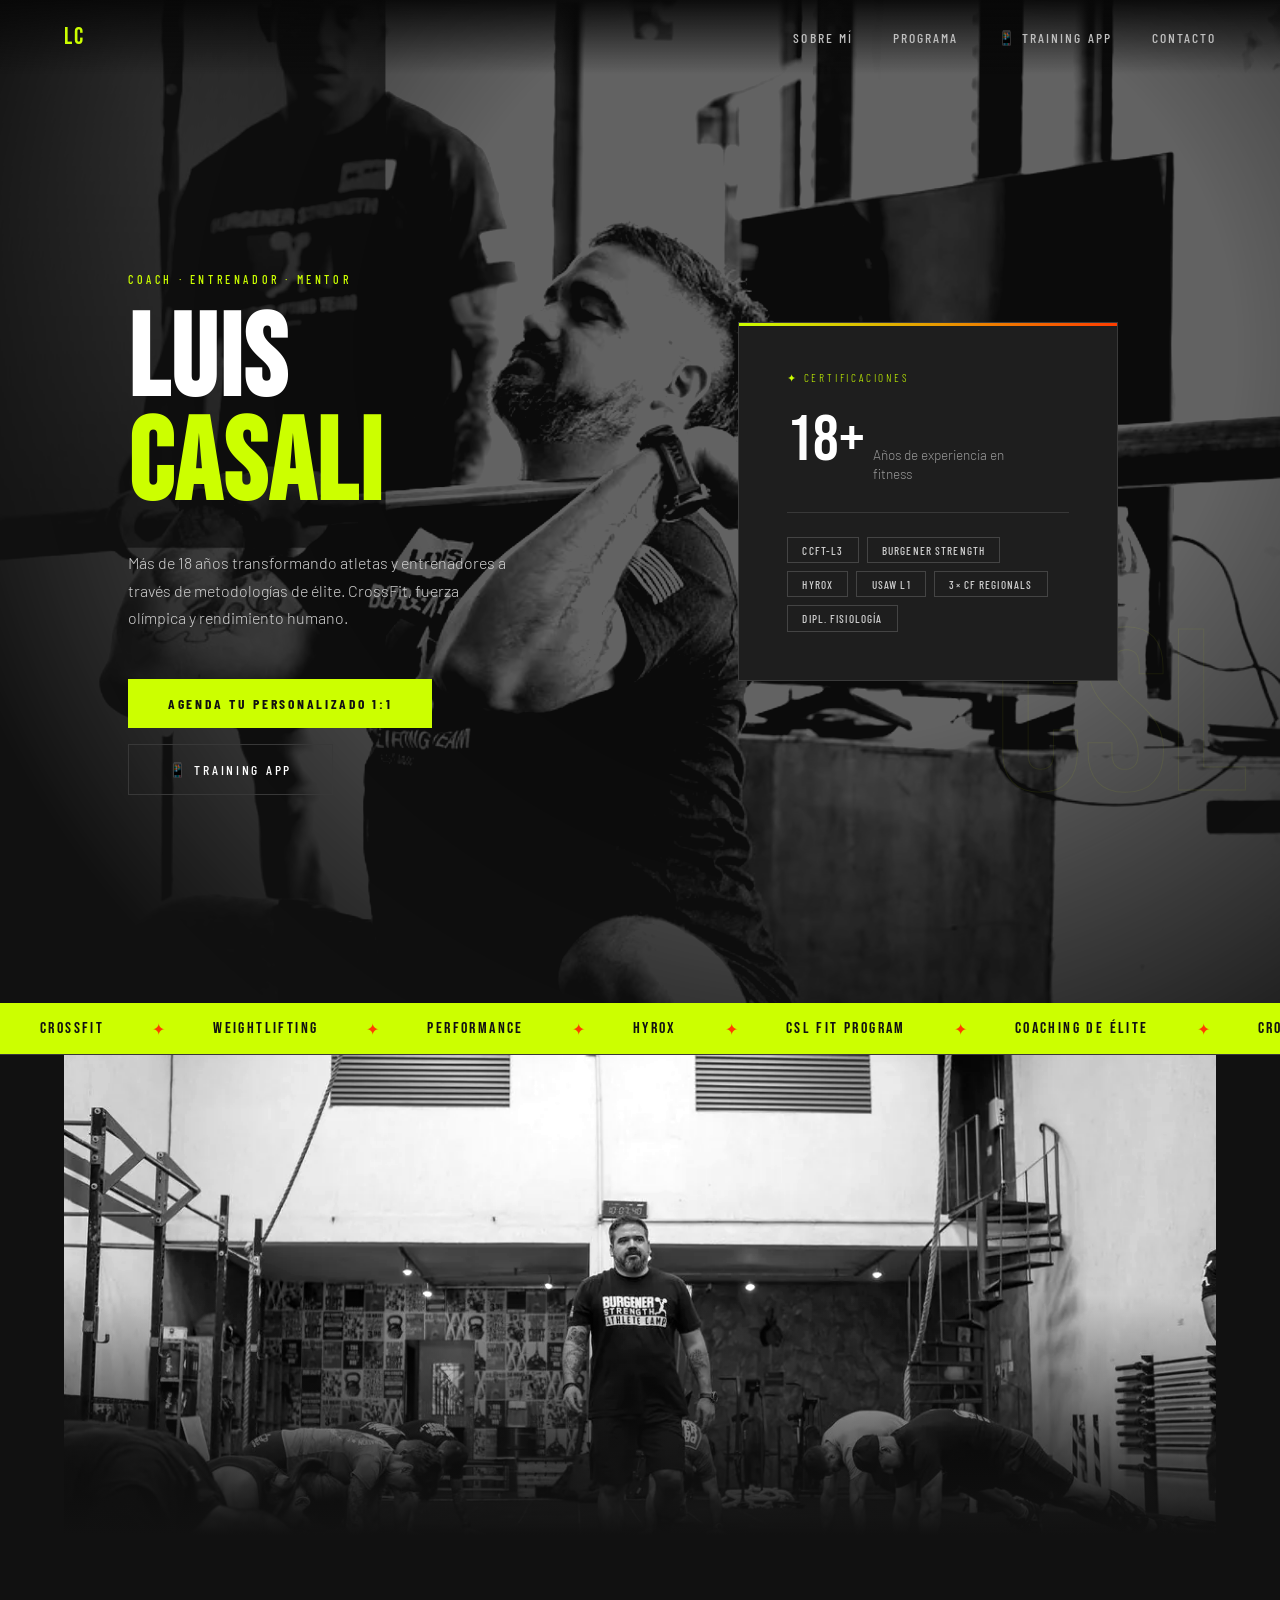
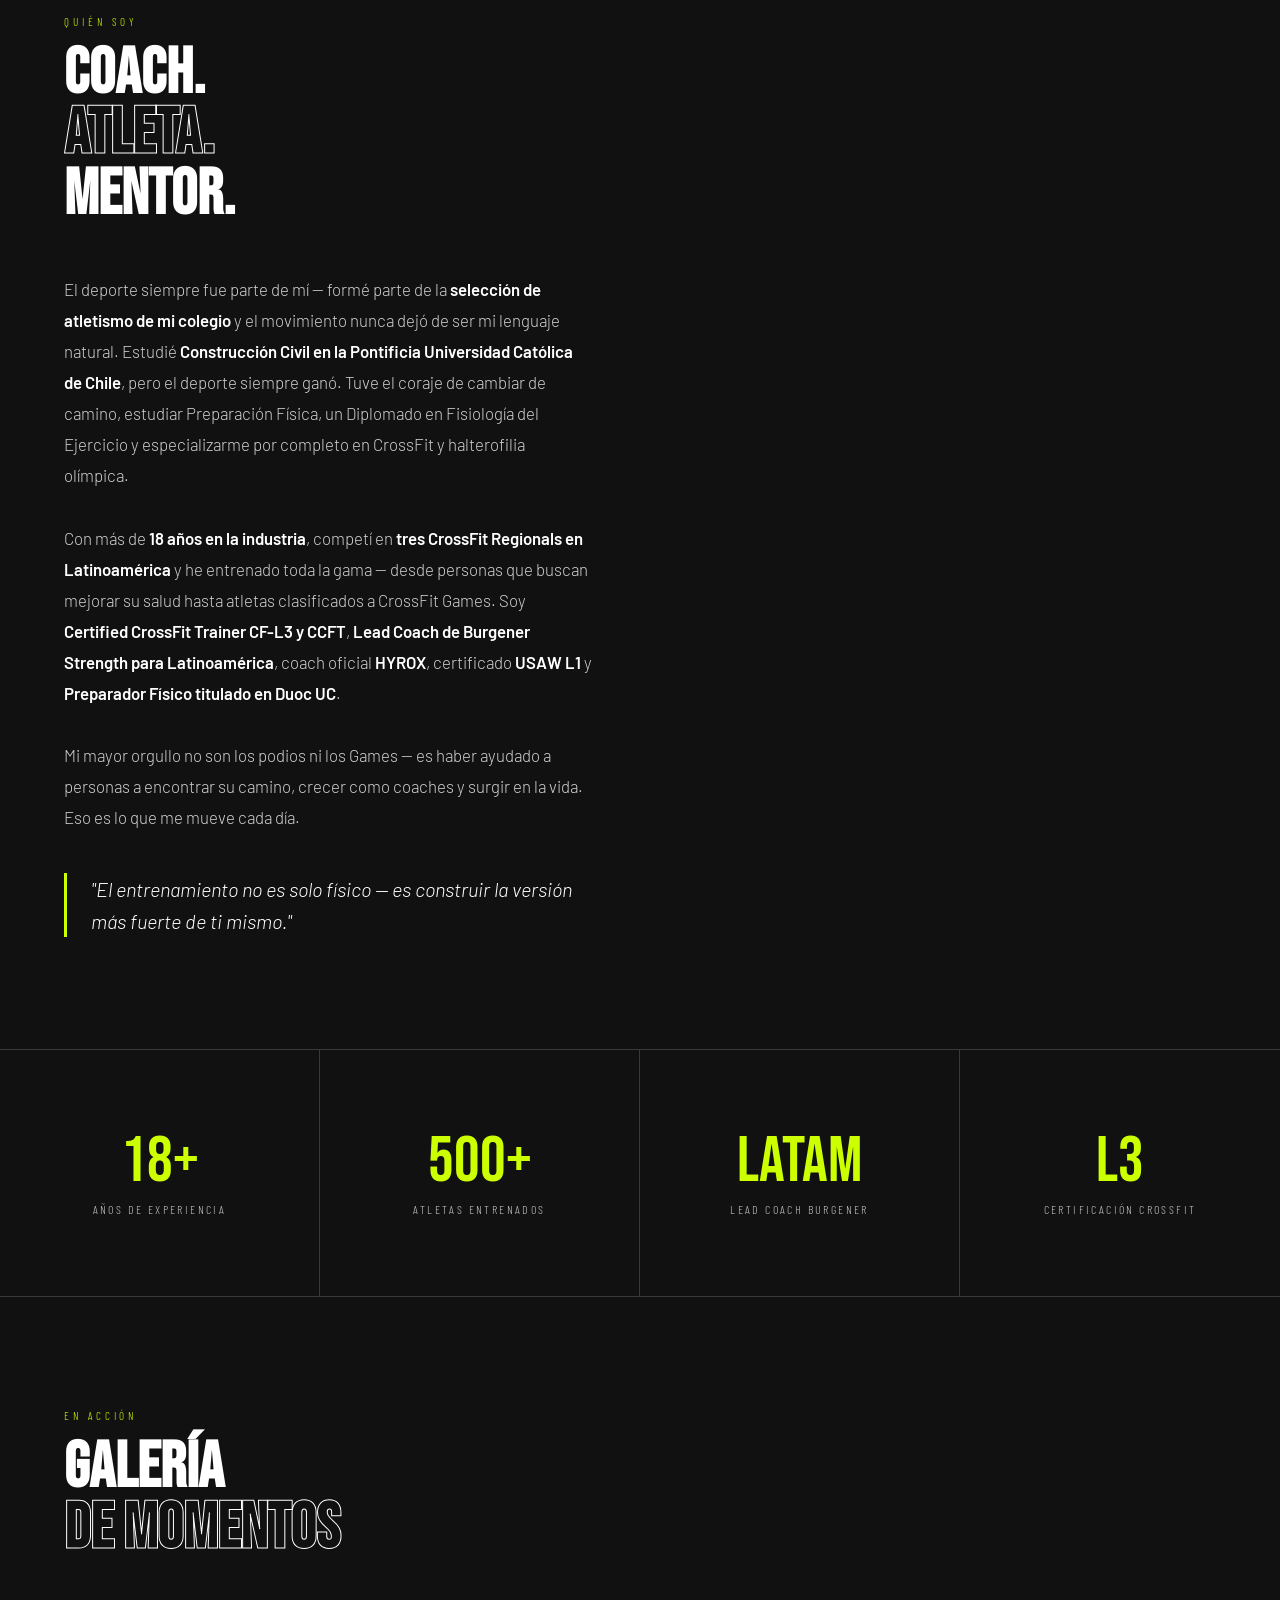
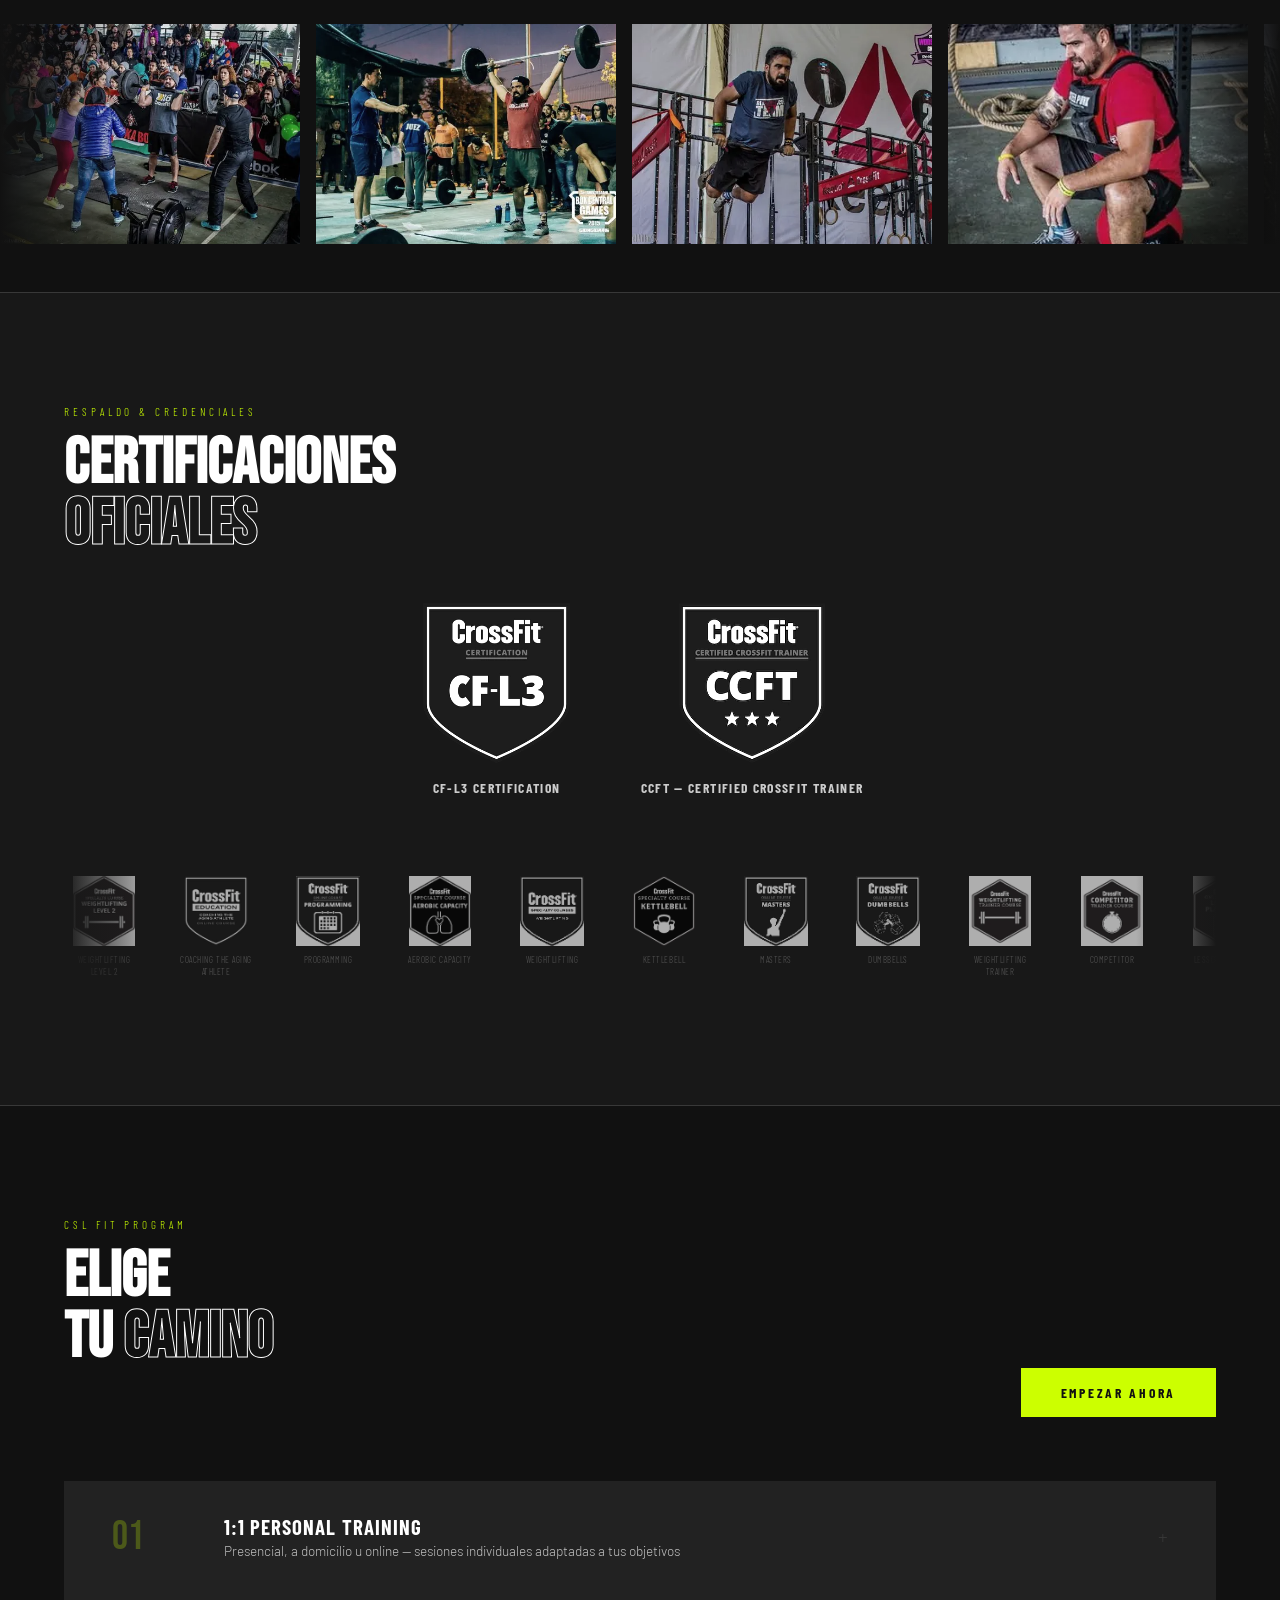
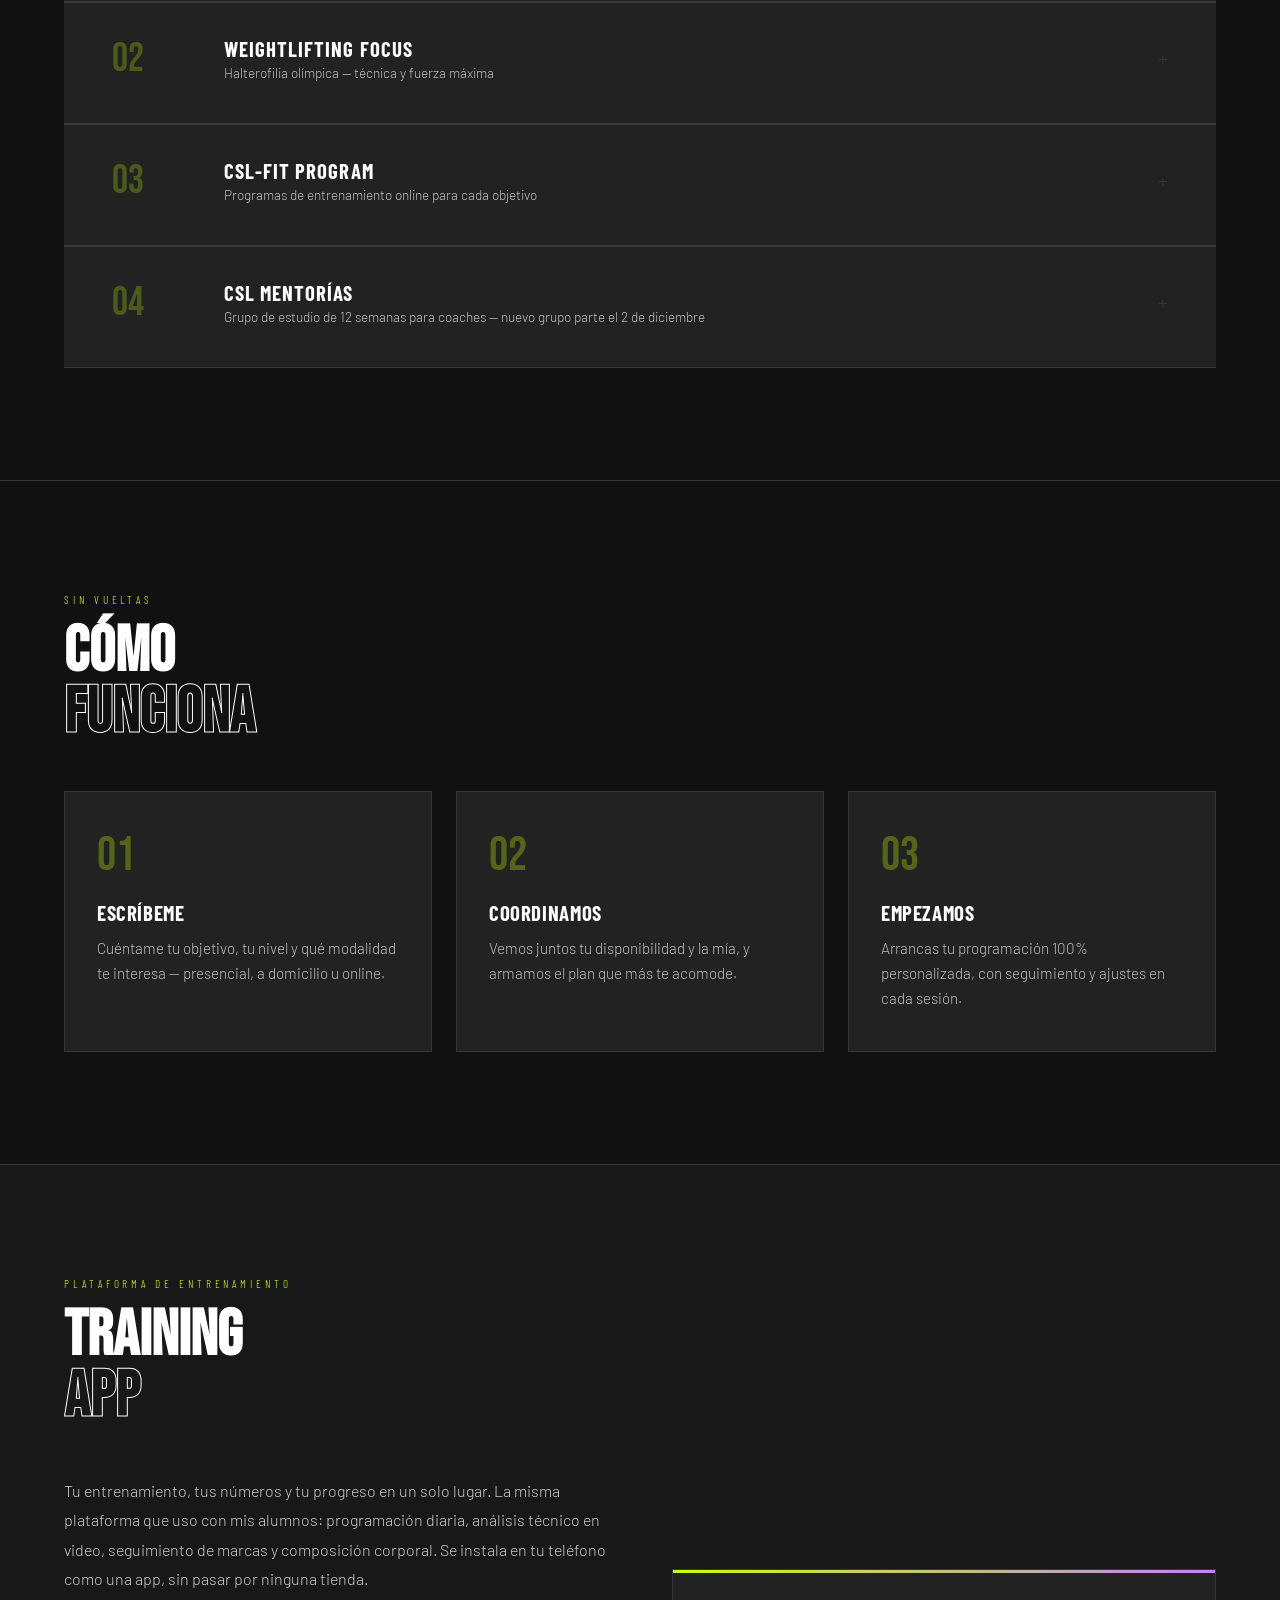
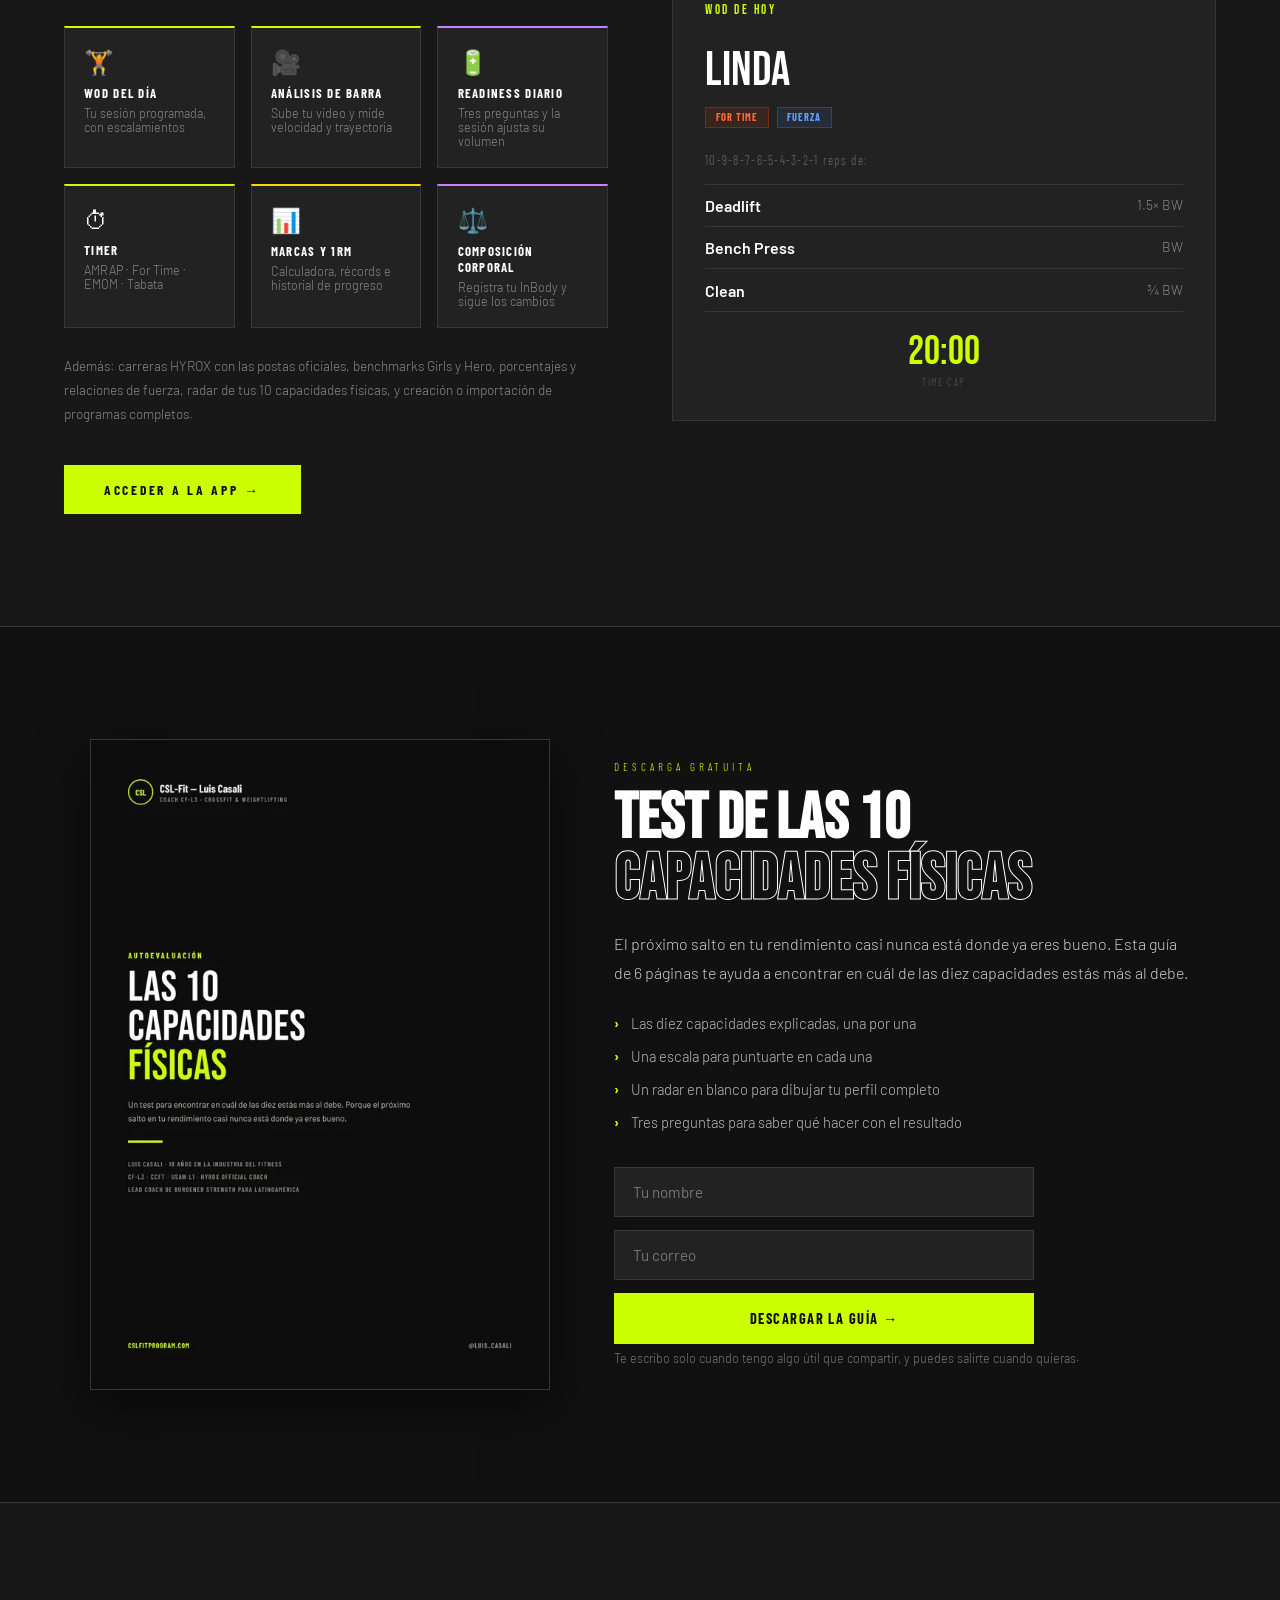
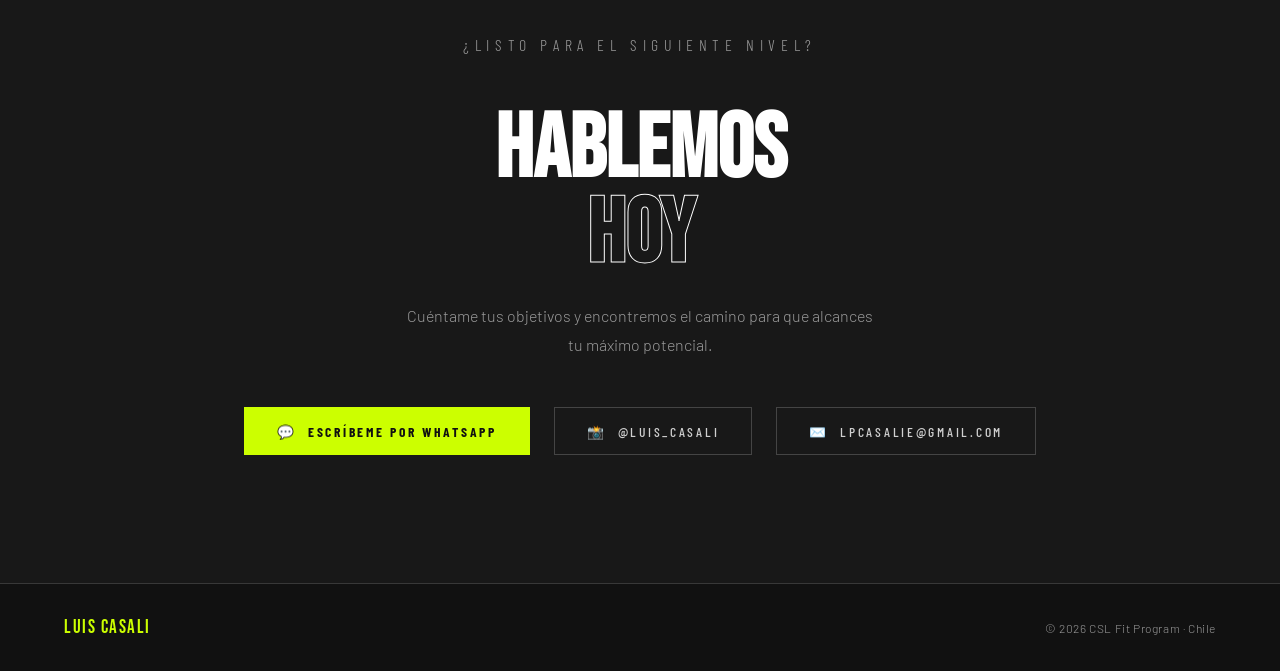
==== index.html @ 7359c015 "Back the study group with the CrossFit specialty certifications The section leaned on the Burgener c" ====
<!DOCTYPE html>
<html lang="es">
<head>
  <meta charset="UTF-8" />
  <meta name="viewport" content="width=device-width, initial-scale=1.0" />
  <title>Luis Casali — CSL Fit Program</title>
  <meta name="description" content="Luis Casali, Head Coach de CSL Fit Program: más de 18 años formando atletas y entrenadores de élite en CrossFit, Weightlifting y HYROX. CF-L3, CCFT, USAW L1, HYROX Official Coach." />
  <meta name="theme-color" content="#111111" />

  <!-- Google tag (gtag.js) -->
  <script async src="https://www.googletagmanager.com/gtag/js?id=G-JZTSQQKQC2"></script>
  <script>
    window.dataLayer = window.dataLayer || [];
    function gtag(){dataLayer.push(arguments);}
    gtag('js', new Date());
    gtag('config', 'G-JZTSQQKQC2');
  </script>

  <!-- Meta Pixel Code -->
  <script>
    !function(f,b,e,v,n,t,s)
    {if(f.fbq)return;n=f.fbq=function(){n.callMethod?
    n.callMethod.apply(n,arguments):n.queue.push(arguments)};
    if(!f._fbq)f._fbq=n;n.push=n;n.loaded=!0;n.version='2.0';
    n.queue=[];t=b.createElement(e);t.async=!0;
    t.src=v;s=b.getElementsByTagName(e)[0];
    s.parentNode.insertBefore(t,s)}(window, document,'script',
    'https://connect.facebook.net/en_US/fbevents.js');
    fbq('init', '984152100780445');
    fbq('track', 'PageView');
  </script>

  <link rel="canonical" href="https://cslfitprogram.com/" />

  <meta property="og:type" content="website" />
  <meta property="og:site_name" content="CSL Fit Program" />
  <meta property="og:title" content="Luis Casali — CSL Fit Program" />
  <meta property="og:description" content="Más de 18 años transformando atletas y entrenadores a través de metodologías de élite. CrossFit, fuerza olímpica y rendimiento humano." />
  <meta property="og:url" content="https://cslfitprogram.com/" />
  <meta property="og:image" content="https://cslfitprogram.com/assets/og-image.jpg" />
  <meta property="og:image:width" content="1200" />
  <meta property="og:image:height" content="630" />
  <meta property="og:locale" content="es_CL" />

  <meta name="twitter:card" content="summary_large_image" />
  <meta name="twitter:title" content="Luis Casali — CSL Fit Program" />
  <meta name="twitter:description" content="Más de 18 años transformando atletas y entrenadores a través de metodologías de élite. CrossFit, fuerza olímpica y rendimiento humano." />
  <meta name="twitter:image" content="https://cslfitprogram.com/assets/og-image.jpg" />

  <link rel="icon" type="image/x-icon" href="assets/favicon.ico" />
  <link rel="icon" type="image/png" sizes="32x32" href="assets/favicon-32.png" />
  <link rel="icon" type="image/png" sizes="16x16" href="assets/favicon-16.png" />
  <link rel="apple-touch-icon" sizes="180x180" href="assets/apple-touch-icon.png" />

  <link href="https://fonts.googleapis.com/css2?family=Bebas+Neue&family=Barlow:ital,wght@0,300;0,400;0,600;1,300&family=Barlow+Condensed:wght@500;700&display=swap" rel="stylesheet" />

  <script type="application/ld+json">
  {
    "@context": "https://schema.org",
    "@graph": [
      {
        "@type": "WebSite",
        "@id": "https://cslfitprogram.com/#website",
        "url": "https://cslfitprogram.com/",
        "name": "CSL Fit Program",
        "inLanguage": "es-CL"
      },
      {
        "@type": "Person",
        "@id": "https://cslfitprogram.com/#luis-casali",
        "name": "Luis Casali",
        "url": "https://cslfitprogram.com/",
        "jobTitle": "Coach de CrossFit y Halterofilia Olímpica",
        "image": "https://cslfitprogram.com/assets/images/about-photo.webp",
        "sameAs": ["https://instagram.com/Luis_casali"],
        "knowsAbout": ["CrossFit", "Halterofilia Olímpica", "HYROX", "Preparación Física"],
        "hasCredential": [
          { "@type": "EducationalOccupationalCredential", "credentialCategory": "certification", "name": "CrossFit Level 3 Trainer (CF-L3)" },
          { "@type": "EducationalOccupationalCredential", "credentialCategory": "certification", "name": "Certified CrossFit Trainer (CCFT)" },
          { "@type": "EducationalOccupationalCredential", "credentialCategory": "certification", "name": "USA Weightlifting Level 1 (USAW L1)" },
          { "@type": "EducationalOccupationalCredential", "credentialCategory": "certification", "name": "HYROX Official Coach" },
          { "@type": "EducationalOccupationalCredential", "credentialCategory": "certification", "name": "Preparador Físico, Duoc UC" }
        ]
      },
      {
        "@type": "Service",
        "name": "1:1 Personal Training Presencial",
        "serviceType": "Personal Training",
        "provider": { "@id": "https://cslfitprogram.com/#luis-casali" },
        "areaServed": "CL",
        "offers": {
          "@type": "Offer",
          "price": "60",
          "priceCurrency": "USD",
          "url": "https://cslfitprogram.com/#program"
        }
      },
      {
        "@type": "Service",
        "name": "1:1 Personal Training Online",
        "serviceType": "Personal Training",
        "provider": { "@id": "https://cslfitprogram.com/#luis-casali" },
        "areaServed": { "@type": "Place", "name": "Worldwide" },
        "offers": {
          "@type": "Offer",
          "price": "40",
          "priceCurrency": "USD",
          "url": "https://cslfitprogram.com/#program"
        }
      }
    ]
  }
  </script>

  <style>
    *, *::before, *::after { box-sizing: border-box; margin: 0; padding: 0; }

    :root {
      --black: #111111;
      --dark: #181818;
      --card: #222222;
      --border: #383838;
      --accent: #CCFF00;
      --accent2: #FF3D00;
      --text: #FFFFFF;
      --muted: #999999;
      --font-display: 'Bebas Neue', sans-serif;
      --font-condensed: 'Barlow Condensed', sans-serif;
      --font-body: 'Barlow', sans-serif;
    }

    html { scroll-behavior: smooth; background: #111111; }

    body {
      background: #111111 !important;
      color: #FFFFFF;
      font-family: var(--font-body);
      font-weight: 300;
      overflow-x: hidden;
      cursor: default;
    }

    /* noise removed */

    /* ── NAV ── */
    nav {
      position: fixed;
      top: 0; left: 0; right: 0;
      z-index: 100;
      display: flex;
      justify-content: space-between;
      align-items: center;
      padding: 1.4rem 4rem;
      background: linear-gradient(to bottom, rgba(8,8,8,0.95) 0%, transparent 100%);
    }

    .nav-logo {
      font-family: var(--font-display);
      font-size: 1.5rem;
      letter-spacing: 0.08em;
      color: var(--accent);
    }

    .nav-links {
      display: flex;
      gap: 2.5rem;
      list-style: none;
    }

    .nav-links a {
      font-family: var(--font-condensed);
      font-size: 0.85rem;
      font-weight: 500;
      letter-spacing: 0.15em;
      text-transform: uppercase;
      color: #C0C0C0;
      text-decoration: none;
      transition: color 0.2s;
    }

    .nav-links a:hover { color: var(--accent); }

    /* ── HERO ── */
    #hero {
      min-height: 100vh;
      display: grid;
      grid-template-columns: 1fr 1fr;
      position: relative;
      overflow: hidden;
      background: #111111;
    }

    #hero::before {
      content: '';
      position: absolute;
      inset: 0;
      background-image: url("assets/images/hero-bg.webp");
      background-size: cover;
      background-position: center 20%;
      opacity: 0.38;
      mix-blend-mode: luminosity;
      filter: contrast(1.4) brightness(0.9);
      z-index: 0;
      mask-image: radial-gradient(ellipse 90% 110% at 65% 35%, black 35%, transparent 80%);
      -webkit-mask-image: radial-gradient(ellipse 90% 110% at 65% 35%, black 35%, transparent 80%);
    }

    .hero-left { position: relative; z-index: 1; }

    .hero-left {
      display: flex;
      flex-direction: column;
      justify-content: flex-end;
      padding: 10rem 4rem 6rem;
      position: relative;
      z-index: 2;
    }

    .hero-tag {
      font-family: var(--font-condensed);
      font-size: 0.75rem;
      font-weight: 500;
      letter-spacing: 0.3em;
      text-transform: uppercase;
      color: var(--accent);
      margin-bottom: 1.5rem;
      opacity: 0;
      animation: fadeUp 0.8s 0.2s forwards;
    }

    .hero-title {
      font-family: var(--font-display);
      font-size: clamp(5rem, 9vw, 9rem);
      line-height: 0.9;
      letter-spacing: 0.02em;
      text-transform: uppercase;
      color: #FFFFFF;
      opacity: 0;
      animation: fadeUp 0.8s 0.4s forwards;
    }

    .hero-title span {
      display: block;
      color: var(--accent);
      -webkit-text-stroke: 0px;
    }

    .hero-subtitle {
      margin-top: 2rem;
      font-size: 1rem;
      font-weight: 300;
      line-height: 1.7;
      color: #D0D0D0;
      max-width: 380px;
      opacity: 0;
      animation: fadeUp 0.8s 0.6s forwards;
    }

    .hero-ctas {
      margin-top: 3rem;
      display: flex;
      flex-wrap: wrap;
      gap: 1rem;
      opacity: 0;
      animation: fadeUp 0.8s 0.8s forwards;
    }

    .btn-primary {
      background: var(--accent);
      color: var(--black);
      font-family: var(--font-condensed);
      font-weight: 700;
      font-size: 0.85rem;
      letter-spacing: 0.2em;
      text-transform: uppercase;
      padding: 1rem 2.5rem;
      text-decoration: none;
      white-space: nowrap;
      transition: background 0.2s, transform 0.15s;
    }

    .btn-primary:hover { background: #fff; transform: translateY(-2px); }

    .btn-ghost {
      border: 1px solid var(--border);
      color: var(--text);
      font-family: var(--font-condensed);
      font-weight: 500;
      font-size: 0.85rem;
      letter-spacing: 0.2em;
      text-transform: uppercase;
      padding: 1rem 2.5rem;
      text-decoration: none;
      white-space: nowrap;
      transition: border-color 0.2s, color 0.2s, transform 0.15s;
    }

    .btn-ghost:hover { border-color: var(--accent); color: var(--accent); transform: translateY(-2px); }

    .hero-right {
      position: relative;
      display: flex;
      align-items: center;
      justify-content: center;
    }

    .hero-bg-text {
      position: absolute;
      font-family: var(--font-display);
      font-size: clamp(10rem, 18vw, 18rem);
      color: transparent;
      -webkit-text-stroke: 1px rgba(232,255,0,0.07);
      text-transform: uppercase;
      white-space: nowrap;
      user-select: none;
      right: -2rem;
      bottom: 2rem;
      animation: fadeIn 1.2s 0.3s both;
    }

    .hero-card {
      background: #1E1E1E;
      border: 1px solid #3A3A3A;
      padding: 3rem;
      width: 380px;
      position: relative;
      opacity: 0;
      animation: fadeUp 0.9s 0.5s forwards;
    }

    .hero-card::before {
      content: '';
      position: absolute;
      top: 0; left: 0; right: 0;
      height: 3px;
      background: linear-gradient(90deg, var(--accent), var(--accent2));
    }

    .card-cert {
      font-family: var(--font-condensed);
      font-size: 0.7rem;
      letter-spacing: 0.25em;
      text-transform: uppercase;
      color: var(--accent);
      margin-bottom: 1.5rem;
    }

    .card-stat {
      display: flex;
      align-items: baseline;
      gap: 0.5rem;
      margin-bottom: 1.8rem;
    }

    .card-stat-number {
      font-family: var(--font-display);
      font-size: 4rem;
      line-height: 1;
      color: var(--text);
    }

    .card-stat-label {
      font-size: 0.85rem;
      color: var(--muted);
      line-height: 1.4;
      max-width: 160px;
    }

    .card-divider {
      height: 1px;
      background: var(--border);
      margin: 1.5rem 0;
    }

    .card-badges {
      display: flex;
      flex-wrap: wrap;
      gap: 0.5rem;
    }

    .badge {
      font-family: var(--font-condensed);
      font-size: 0.7rem;
      letter-spacing: 0.1em;
      text-transform: uppercase;
      font-weight: 500;
      padding: 0.35rem 0.9rem;
      border: 1px solid #444;
      color: #D0D0D0;
    }

    /* ── TICKER ── */
    .ticker-wrap {
      background: var(--accent);
      padding: 0.9rem 0;
      overflow: hidden;
      white-space: nowrap;
    }

    .ticker {
      display: inline-flex;
      animation: ticker 20s linear infinite;
    }

    .ticker-item {
      font-family: var(--font-display);
      font-size: 1rem;
      letter-spacing: 0.15em;
      text-transform: uppercase;
      color: var(--black);
      padding: 0 2.5rem;
    }

    .ticker-dot {
      color: var(--accent2);
      padding: 0 0.5rem;
    }

    /* ── SECTIONS SHARED ── */
    section {
      padding: 7rem 4rem;
    }

    .section-label {
      font-family: var(--font-condensed);
      font-size: 0.7rem;
      letter-spacing: 0.35em;
      text-transform: uppercase;
      color: var(--accent);
      margin-bottom: 1rem;
    }

    .section-title {
      font-family: var(--font-display);
      font-size: clamp(3rem, 5vw, 5.5rem);
      line-height: 0.95;
      text-transform: uppercase;
      color: var(--text);
      margin-bottom: 3rem;
    }

    .section-title em {
      font-style: normal;
      -webkit-text-stroke: 1px var(--text);
      color: transparent;
    }

    /* ── ABOUT PHOTO ── */
    .about-photo-wrap {
      grid-column: 1 / -1;
      width: 100%;
      height: 480px;
      overflow: hidden;
      margin-bottom: 1rem;
      position: relative;
    }

    .about-photo {
      width: 100%;
      height: 100%;
      object-fit: cover;
      object-position: center 30%;
      filter: grayscale(100%) contrast(1.1);
      display: block;
    }

    .about-photo-wrap::after {
      content: '';
      position: absolute;
      inset: 0;
      background: linear-gradient(to bottom, transparent 50%, #111111 100%);
    }

    /* ── ABOUT ── */
    #about {
      display: grid;
      grid-template-columns: 1fr 1fr;
      gap: 4rem 6rem;
      align-items: start;
      border-top: 1px solid var(--border);
      padding-top: 0;
    }

    .about-text {
      font-size: 1.05rem;
      line-height: 1.85;
      color: #D0D0D0;
    }

    .about-text strong { color: var(--text); font-weight: 600; }

    .about-highlight {
      margin-top: 2.5rem;
      border-left: 3px solid var(--accent);
      padding-left: 1.5rem;
      font-size: 1.25rem;
      font-weight: 300;
      color: var(--text);
      font-style: italic;
      line-height: 1.6;
    }

    .credentials-grid {
      display: grid;
      grid-template-columns: 1fr 1fr;
      gap: 1px;
      background: var(--border);
    }

    .cred-item {
      background: var(--card);
      padding: 1.8rem;
    }

    .cred-icon {
      font-size: 1.5rem;
      margin-bottom: 0.8rem;
    }

    .cred-title {
      font-family: var(--font-condensed);
      font-size: 0.8rem;
      font-weight: 700;
      letter-spacing: 0.1em;
      text-transform: uppercase;
      color: var(--text);
      margin-bottom: 0.3rem;
    }

    .cred-desc {
      font-size: 0.8rem;
      color: #C0C0C0;
      line-height: 1.5;
    }

    .about-creds-label {
      grid-column: 1 / -1;
      font-family: var(--font-condensed);
      font-size: 0.7rem;
      letter-spacing: 0.3em;
      text-transform: uppercase;
      color: var(--accent);
      margin-top: 2.5rem;
      margin-bottom: 0.8rem;
    }

    .about-creds {
      grid-column: 1 / -1;
      display: flex;
      align-items: center;
      gap: 0;
      border: 1px solid var(--border);
      background: #1a1a1a;
      overflow: hidden;
    }

    .about-cred-item {
      display: flex;
      align-items: center;
      gap: 0.6rem;
      padding: 0.9rem 1.2rem;
      flex: 1;
      transition: background 0.2s;
      white-space: nowrap;
    }

    .about-cred-item:hover { background: #222; }

    .cred-value {
      font-family: var(--font-condensed);
      font-size: 0.95rem;
      font-weight: 700;
      color: var(--accent);
      letter-spacing: 0.05em;
      text-transform: uppercase;
    }

    .cred-label {
      font-family: var(--font-condensed);
      font-size: 0.7rem;
      letter-spacing: 0.08em;
      text-transform: uppercase;
      color: #777;
    }

    .about-cred-divider {
      width: 1px;
      height: 30px;
      background: var(--border);
      flex-shrink: 0;
    }

    @media (max-width: 900px) {
      .about-creds { flex-wrap: wrap; }
      .about-cred-divider { display: none; }
      .about-cred-item { width: 50%; border-bottom: 1px solid var(--border); }
    }

    /* ── STATS ── */
    #stats {
      border-top: 1px solid var(--border);
      display: grid;
      grid-template-columns: repeat(4, 1fr);
      gap: 0;
      padding: 0;
    }

    .stat-block {
      padding: 5rem 3rem;
      border-right: 1px solid var(--border);
      text-align: center;
    }

    .stat-block:last-child { border-right: none; }

    .stat-num {
      font-family: var(--font-display);
      font-size: clamp(3.5rem, 5vw, 5rem);
      color: var(--accent);
      line-height: 1;
      display: block;
    }

    .stat-label {
      font-family: var(--font-condensed);
      font-size: 0.75rem;
      letter-spacing: 0.2em;
      text-transform: uppercase;
      color: #C0C0C0;
      margin-top: 0.5rem;
      display: block;
    }

    /* ── PROGRAM ── */
    #program {
      border-top: 1px solid var(--border);
    }

    .program-header {
      display: flex;
      justify-content: space-between;
      align-items: flex-end;
      margin-bottom: 4rem;
    }

    .program-list {
      display: flex;
      flex-direction: column;
      gap: 1px;
      background: var(--border);
    }

    .program-item {
      background: var(--card);
      display: grid;
      grid-template-columns: 80px 1fr auto;
      grid-template-rows: auto auto;
      align-items: center;
      padding: 2rem 3rem;
      gap: 0.5rem 2rem;
      transition: background 0.25s;
      cursor: pointer;
      border-bottom: 1px solid var(--border);
    }

    .program-item:hover { background: #1c1c1c; }

    .program-item.open { background: #1c1c1c; }
    .program-item.open .prog-arrow { color: var(--accent); transform: rotate(45deg); }
    .program-item.open .prog-num { color: var(--accent); }

    .prog-info { grid-column: 2; }

    .prog-expand {
      grid-column: 1 / -1;
      display: grid;
      grid-template-rows: 0fr;
      transition: grid-template-rows 0.4s ease, padding 0.3s ease;
      padding: 0 0 0 calc(80px + 2rem);
      border-top: 0px solid var(--border);
    }

    .prog-expand-inner {
      min-height: 0;
      overflow: hidden;
    }

    .program-item.open .prog-expand {
      grid-template-rows: 1fr;
      padding: 1.5rem 0 0.5rem calc(80px + 2rem);
      border-top: 1px solid var(--border);
    }

    .prog-mode-toggle {
      display: flex;
      gap: 0.6rem;
      margin-bottom: 1.2rem;
    }

    .prog-mode-btn {
      font-family: var(--font-condensed);
      font-size: 0.75rem;
      font-weight: 700;
      letter-spacing: 0.15em;
      text-transform: uppercase;
      color: #999;
      background: transparent;
      border: 1px solid var(--border);
      padding: 0.5rem 1.1rem;
      cursor: pointer;
      transition: color 0.2s, border-color 0.2s, background 0.2s;
    }

    .prog-mode-btn:hover { color: var(--text); border-color: #666; }

    .prog-mode-btn.active {
      background: var(--accent);
      color: var(--black);
      border-color: var(--accent);
    }

    .prog-price-reveal {
      font-family: var(--font-display);
      font-size: 3rem;
      color: var(--accent);
      line-height: 1;
      margin-bottom: 0.8rem;
    }

    .prog-price-reveal small {
      font-family: var(--font-condensed);
      font-size: 0.9rem;
      color: #999;
      font-weight: 500;
      letter-spacing: 0.1em;
      margin-left: 4px;
    }

    .prog-detail {
      font-size: 0.9rem;
      color: #C0C0C0;
      line-height: 1.7;
      max-width: 520px;
      margin-bottom: 1.2rem;
    }

    .prog-blocks {
      display: flex;
      flex-wrap: wrap;
      gap: 0.5rem;
      margin-bottom: 1.3rem;
    }

    .prog-block {
      background: var(--card);
      border: 1px solid var(--border);
      border-left: 2px solid var(--accent);
      padding: 0.6rem 0.8rem;
    }

    .prog-block .t {
      font-family: var(--font-condensed);
      font-weight: 700;
      font-size: 0.72rem;
      letter-spacing: 0.1em;
      text-transform: uppercase;
      color: var(--accent);
    }

    .prog-block .d {
      font-size: 0.78rem;
      color: #AAAAAA;
      margin-top: 0.1rem;
    }

    /* ── Grupo vigente · contenido con fecha, revisar al cerrar cada grupo ── */
    .prog-cohorte {
      border: 1px solid rgba(204, 255, 0, 0.38);
      background: rgba(204, 255, 0, 0.07);
      padding: 1.1rem 1.25rem;
      margin-bottom: 1.4rem;
      max-width: 520px;
    }

    .prog-cohorte .c-k {
      font-family: var(--font-condensed);
      font-weight: 700;
      font-size: 0.7rem;
      letter-spacing: 0.18em;
      text-transform: uppercase;
      color: var(--accent);
      margin-bottom: 0.35rem;
    }

    .prog-cohorte .c-v {
      font-family: var(--font-display);
      font-size: 1.6rem;
      line-height: 1.05;
      color: var(--text);
      letter-spacing: 0.01em;
    }

    .prog-husos {
      margin-top: 0.85rem;
      padding-top: 0.75rem;
      border-top: 1px solid rgba(204, 255, 0, 0.2);
      display: flex;
      flex-direction: column;
      gap: 0.3rem;
    }

    .prog-husos .hz {
      display: flex;
      justify-content: space-between;
      gap: 1rem;
      font-family: var(--font-condensed);
      font-weight: 600;
      font-size: 0.85rem;
      color: #BBBBBB;
    }

    .prog-husos .hz b {
      color: var(--accent);
      font-weight: 700;
      font-variant-numeric: tabular-nums;
    }

    .prog-cierre {
      margin-top: 0.85rem;
      font-size: 0.83rem;
      color: #AAAAAA;
    }

    .prog-cierre b { color: var(--text); font-weight: 600; }

    .prog-temario-label {
      font-family: var(--font-condensed);
      font-weight: 700;
      font-size: 0.72rem;
      letter-spacing: 0.18em;
      text-transform: uppercase;
      color: #777;
      margin-bottom: 0.7rem;
    }

    .prog-temario {
      list-style: none;
      display: grid;
      grid-template-columns: repeat(auto-fit, minmax(210px, 1fr));
      gap: 0.4rem 1.6rem;
      margin: 0 0 1.4rem;
      max-width: 620px;
    }

    .prog-temario li {
      display: flex;
      gap: 0.6rem;
      font-size: 0.85rem;
      color: #C0C0C0;
      line-height: 1.5;
    }

    .prog-temario li span {
      font-family: var(--font-condensed);
      font-weight: 700;
      color: var(--accent);
      min-width: 1.5rem;
      font-variant-numeric: tabular-nums;
    }

    .prog-cta {
      display: inline-block;
      font-family: var(--font-condensed);
      font-size: 0.8rem;
      font-weight: 700;
      letter-spacing: 0.15em;
      text-transform: uppercase;
      color: var(--accent);
      text-decoration: none;
      border-bottom: 1px solid var(--accent);
      padding-bottom: 2px;
      transition: opacity 0.2s;
    }

    .prog-cta:hover { opacity: 0.7; }

    .prog-arrow {
      font-size: 1.6rem;
      color: #555;
      transition: color 0.2s, transform 0.3s;
      line-height: 1;
      font-weight: 300;
    }

    .prog-num {
      font-family: var(--font-display);
      font-size: 2.5rem;
      color: rgba(204,255,0,0.25);
      transition: color 0.3s;
    }

    .prog-title {
      font-family: var(--font-condensed);
      font-size: 1.3rem;
      font-weight: 700;
      letter-spacing: 0.05em;
      text-transform: uppercase;
      color: var(--text);
    }

    .prog-sub {
      font-size: 0.85rem;
      color: #C0C0C0;
      margin-top: 0.2rem;
    }

    .prog-price {
      font-family: var(--font-display);
      font-size: 1.6rem;
      color: var(--accent);
      white-space: nowrap;
      text-align: right;
    }

    .prog-price small {
      font-family: var(--font-condensed);
      font-size: 0.75rem;
      color: #999;
      font-weight: 500;
      letter-spacing: 0.1em;
      margin-left: 2px;
    }

    .prog-arrow {
      font-size: 1.2rem;
      color: var(--border);
      transition: color 0.2s, transform 0.2s;
    }

    /* ── GALLERY ── */
    #gallery {
      border-top: 1px solid var(--border);
      padding: 7rem 0 0;
    }

    #gallery .section-label,
    #gallery .section-title {
      padding: 0 4rem;
    }

    #gallery .section-title {
      margin-bottom: 3rem;
    }

    .gallery-track-wrap {
      overflow: hidden;
      position: relative;
    }

    .gallery-track-wrap::before,
    .gallery-track-wrap::after {
      content: '';
      position: absolute;
      top: 0; bottom: 0;
      width: 120px;
      z-index: 2;
      pointer-events: none;
    }

    .gallery-track-wrap::before {
      left: 0;
      background: linear-gradient(to right, #111, transparent);
    }

    .gallery-track-wrap::after {
      right: 0;
      background: linear-gradient(to left, #111, transparent);
    }

    .gallery-track {
      display: flex;
      gap: 1rem;
      animation: gallery-scroll 50s linear infinite;
      width: max-content;
      padding: 1rem 0 3rem;
    }

    .gallery-track-wrap:hover .gallery-track {
      animation-play-state: paused;
    }

    .gallery-item {
      width: 300px;
      height: 220px;
      overflow: hidden;
      flex-shrink: 0;
      position: relative;
    }

    .gallery-item img {
      width: 100%;
      height: 100%;
      object-fit: cover;
      transition: transform 0.4s ease, filter 0.4s ease;
      filter: grayscale(30%);
    }

    .gallery-item:hover img {
      transform: scale(1.05);
      filter: grayscale(0%);
    }

    @keyframes gallery-scroll {
      from { transform: translateX(0); }
      to   { transform: translateX(-50%); }
    }

    /* ── LOGOS ── */
    #logos {
      border-top: 1px solid var(--border);
      padding: 7rem 4rem;
      background: var(--dark);
    }

    .logos-main {
      display: flex;
      justify-content: center;
      gap: 4rem;
      margin-bottom: 4rem;
    }

    .logo-main-item {
      display: flex;
      flex-direction: column;
      align-items: center;
      gap: 1rem;
      transition: transform 0.2s;
    }

    .logo-main-item:hover { transform: translateY(-5px); }

    .logo-main-item img {
      width: 160px;
      height: 160px;
      object-fit: contain;
      filter: brightness(1.1);
      drop-shadow: 0 4px 20px rgba(204,255,0,0.15);
    }

    .logo-main-item span {
      font-family: var(--font-condensed);
      font-size: 0.85rem;
      font-weight: 700;
      letter-spacing: 0.1em;
      text-transform: uppercase;
      color: #CCCCCC;
      text-align: center;
    }

    .logos-divider {
      height: 1px;
      background: var(--border);
      margin-bottom: 3rem;
    }

    .logos-small {
      overflow: hidden;
      position: relative;
      padding: 1rem 0;
    }

    .logos-small::before,
    .logos-small::after {
      content: '';
      position: absolute;
      top: 0; bottom: 0;
      width: 80px;
      z-index: 2;
    }

    .logos-small::before {
      left: 0;
      background: linear-gradient(to right, var(--dark), transparent);
    }

    .logos-small::after {
      right: 0;
      background: linear-gradient(to left, var(--dark), transparent);
    }

    .logos-track {
      display: flex;
      gap: 2rem;
      animation: scroll-logos 30s linear infinite;
      width: max-content;
    }

    .logos-small:hover .logos-track {
      animation-play-state: paused;
    }

    .logo-small-item {
      display: flex;
      flex-direction: column;
      align-items: center;
      gap: 0.5rem;
      opacity: 0.65;
      transition: opacity 0.2s, transform 0.2s;
      min-width: 80px;
    }

    .logo-small-item:hover {
      opacity: 1;
      transform: translateY(-4px);
    }

    .logo-small-item img {
      width: 70px;
      height: 70px;
      object-fit: contain;
    }

    .logo-small-item span {
      font-family: var(--font-condensed);
      font-size: 0.55rem;
      letter-spacing: 0.06em;
      text-transform: uppercase;
      color: #777;
      text-align: center;
      line-height: 1.3;
      max-width: 75px;
    }

    @keyframes scroll-logos {
      from { transform: translateX(0); }
      to   { transform: translateX(-50%); }
    }

    @media (max-width: 900px) {
      .logos-main { gap: 2rem; }
      .logo-main-item img { width: 110px; height: 110px; }
    }

    /* ── CERTIFICATIONS ── */
    #certifications {
      border-top: 1px solid var(--border);
      padding: 7rem 4rem;
    }

    .cert-grid {
      display: grid;
      grid-template-columns: repeat(3, 1fr);
      gap: 1.5rem;
      margin-top: 1rem;
    }

    .cert-card {
      background: var(--card);
      border: 1px solid var(--border);
      border-top: 3px solid var(--cert-color);
      padding: 2rem;
      display: flex;
      gap: 1.5rem;
      align-items: flex-start;
      transition: transform 0.2s, border-color 0.2s;
    }

    .cert-card:hover {
      transform: translateY(-3px);
      border-color: var(--cert-color);
    }

    .cert-logo-text {
      font-family: var(--font-display);
      font-size: 1.6rem;
      color: var(--cert-color);
      line-height: 1;
      min-width: 52px;
      text-align: center;
      padding-top: 2px;
    }

    .cert-name {
      font-family: var(--font-condensed);
      font-size: 1rem;
      font-weight: 700;
      letter-spacing: 0.05em;
      text-transform: uppercase;
      color: #fff;
      margin-bottom: 0.2rem;
    }

    .cert-level {
      font-size: 0.8rem;
      color: var(--cert-color);
      font-weight: 600;
      margin-bottom: 0.2rem;
      font-family: var(--font-condensed);
      letter-spacing: 0.05em;
    }

    .cert-org {
      font-size: 0.75rem;
      color: #777;
      margin-bottom: 0.8rem;
      font-family: var(--font-condensed);
      letter-spacing: 0.08em;
      text-transform: uppercase;
    }

    .cert-subs {
      display: flex;
      flex-wrap: wrap;
      gap: 0.4rem;
    }

    .cert-subs span {
      font-family: var(--font-condensed);
      font-size: 0.65rem;
      letter-spacing: 0.08em;
      text-transform: uppercase;
      color: #888;
      border: 1px solid #333;
      padding: 0.2rem 0.6rem;
    }

    @media (max-width: 900px) {
      .cert-grid { grid-template-columns: 1fr; }
    }

    /* ── HOW IT WORKS ── */
    #how {
      border-top: 1px solid var(--border);
      padding: 7rem 4rem;
    }

    .how-grid {
      display: grid;
      grid-template-columns: repeat(3, 1fr);
      gap: 1.5rem;
      margin-top: 1rem;
    }

    .how-card {
      background: var(--card);
      border: 1px solid var(--border);
      padding: 2.5rem 2rem;
      position: relative;
    }

    .how-num {
      font-family: var(--font-display);
      font-size: 3rem;
      color: rgba(204,255,0,0.3);
      line-height: 1;
      margin-bottom: 1.2rem;
    }

    .how-title {
      font-family: var(--font-condensed);
      font-size: 1.3rem;
      font-weight: 700;
      letter-spacing: 0.03em;
      text-transform: uppercase;
      color: var(--text);
      margin-bottom: 0.7rem;
    }

    .how-desc {
      font-size: 0.95rem;
      line-height: 1.65;
      color: #C0C0C0;
    }

    @media (max-width: 900px) {
      .how-grid { grid-template-columns: 1fr; }
    }

    /* ── GUÍA / CAPTURA ── */
    #guia {
      border-top: 1px solid var(--border);
      padding: 7rem 4rem;
    }

    .guia-grid {
      display: grid;
      grid-template-columns: 0.8fr 1fr;
      gap: 4rem;
      align-items: center;
      max-width: 1100px;
      margin: 0 auto;
    }

    .guia-cover img {
      width: 100%;
      display: block;
      border: 1px solid var(--border);
      box-shadow: 0 18px 50px rgba(0, 0, 0, 0.55);
    }

    .guia-list {
      list-style: none;
      display: flex;
      flex-direction: column;
      gap: 0.6rem;
      margin: 1.5rem 0 2rem;
    }

    .guia-list li {
      display: flex;
      gap: 0.7rem;
      font-size: 0.92rem;
      color: #BBBBBB;
      line-height: 1.6;
    }

    .guia-list li::before {
      content: '›';
      color: var(--accent);
      font-weight: 700;
      flex: none;
    }

    .guia-form {
      display: flex;
      flex-direction: column;
      gap: 0.8rem;
      max-width: 420px;
    }

    .guia-form input[type="text"],
    .guia-form input[type="email"] {
      background: var(--card);
      border: 1px solid var(--border);
      color: var(--text);
      font-family: var(--font-body);
      font-size: 0.95rem;
      padding: 0.95rem 1.1rem;
      width: 100%;
    }

    .guia-form input::placeholder { color: #777; }

    .guia-form input:focus {
      outline: none;
      border-color: var(--accent);
    }

    .guia-form button {
      background: var(--accent);
      color: #0d0d0d;
      border: none;
      font-family: var(--font-condensed);
      font-weight: 700;
      font-size: 0.9rem;
      letter-spacing: 0.1em;
      text-transform: uppercase;
      padding: 1.05rem 1.5rem;
      cursor: pointer;
      transition: background 0.2s, transform 0.15s;
    }

    .guia-form button:hover { background: #fff; transform: translateY(-2px); }

    .guia-note {
      font-size: 0.78rem;
      color: #777;
      line-height: 1.6;
      margin-top: 0.3rem;
    }

    @media (max-width: 900px) {
      .guia-grid { grid-template-columns: 1fr; gap: 2.5rem; }
      .guia-cover { max-width: 260px; margin: 0 auto; }
      .guia-form { max-width: none; }
    }

    /* ── CONTACT ── */
    #contact {
      border-top: 1px solid var(--border);
      background: var(--dark);
      text-align: center;
      padding: 8rem 4rem;
    }

    #contact .section-title {
      font-size: clamp(3.5rem, 7vw, 8rem);
      margin-bottom: 1.5rem;
    }

    #contact p {
      font-size: 1rem;
      color: var(--muted);
      max-width: 480px;
      margin: 0 auto 3rem;
      line-height: 1.8;
    }

    .contact-links {
      display: flex;
      justify-content: center;
      gap: 1.5rem;
      flex-wrap: wrap;
    }

    .contact-link {
      font-family: var(--font-condensed);
      font-size: 0.85rem;
      letter-spacing: 0.2em;
      text-transform: uppercase;
      font-weight: 500;
      color: #D0D0D0;
      text-decoration: none;
      border: 1px solid #444;
      padding: 0.9rem 2rem;
      transition: color 0.2s, border-color 0.2s;
      display: flex;
      align-items: center;
      gap: 0.7rem;
    }

    .contact-link:hover { color: var(--accent); border-color: var(--accent); }

    .contact-link.primary {
      background: var(--accent);
      color: var(--black);
      border-color: var(--accent);
      font-weight: 700;
    }

    .contact-link.primary:hover { background: #fff; color: var(--black); border-color: #fff; }

    /* ── FOOTER ── */
    footer {
      border-top: 1px solid var(--border);
      padding: 2rem 4rem;
      display: flex;
      justify-content: space-between;
      align-items: center;
    }

    .footer-logo {
      font-family: var(--font-display);
      font-size: 1.2rem;
      letter-spacing: 0.08em;
      color: var(--accent);
    }

    .footer-copy {
      font-size: 0.75rem;
      color: var(--muted);
      letter-spacing: 0.05em;
    }

    /* ── ANIMATIONS ── */
    @keyframes fadeUp {
      from { opacity: 0; transform: translateY(30px); }
      to   { opacity: 1; transform: translateY(0); }
    }

    @keyframes fadeIn {
      from { opacity: 0; }
      to   { opacity: 1; }
    }

    @keyframes ticker {
      from { transform: translateX(0); }
      to   { transform: translateX(-50%); }
    }

    /* ── RESPONSIVE ── */
    @media (max-width: 900px) {
      nav { padding: 1.2rem 2rem; }
      .nav-links { display: none; }
      #hero { grid-template-columns: 1fr; }
      .hero-right { display: none; }
      .hero-left { padding: 9rem 2rem 5rem; }
      .btn-primary, .btn-ghost { white-space: normal; }
      section { padding: 5rem 2rem; }
      #about { grid-template-columns: 1fr; gap: 3rem; }
      #stats { grid-template-columns: 1fr 1fr; }
      .stat-block { padding: 2.5rem 1rem; border-right: none; border-bottom: 1px solid var(--border); }
      .stat-num { font-size: clamp(2.2rem, 10vw, 3.5rem); }
      .program-item { grid-template-columns: 50px 1fr auto; padding: 1.5rem 1.5rem; }
      .prog-expand { padding-left: calc(50px + 1rem); }
      .program-item.open .prog-expand { padding-left: calc(50px + 1rem); }
      .prog-mode-toggle { flex-wrap: wrap; }
      #app { padding: 5rem 2rem !important; }
      .app-grid { grid-template-columns: 1fr !important; gap: 2.5rem !important; }
      footer { flex-direction: column; gap: 1rem; text-align: center; }
    }
  </style>
</head>
<body>

<noscript><img height="1" width="1" style="display:none" alt=""
src="https://www.facebook.com/tr?id=984152100780445&amp;ev=PageView&amp;noscript=1" /></noscript>

<!-- NAV -->
<nav>
  <div class="nav-logo">LC</div>
  <ul class="nav-links">
    <li><a href="#about">Sobre mí</a></li>
    <li><a href="#program">Programa</a></li>
    <li><a href="https://cslfit.netlify.app" target="_blank">📱 Training App</a></li>
    <li><a href="#contact">Contacto</a></li>
  </ul>
</nav>

<!-- HERO -->
<section id="hero">
  <div class="hero-left">
    <p class="hero-tag">Coach · Entrenador · Mentor</p>
    <h1 class="hero-title">
      Luis<br>
      <span>Casali</span>
    </h1>
    <p class="hero-subtitle">
      Más de 18 años transformando atletas y entrenadores a través de metodologías de élite. CrossFit, fuerza olímpica y rendimiento humano.
    </p>
    <div class="hero-ctas">
      <a href="#program" class="btn-primary">Agenda tu Personalizado 1:1</a>
      <a href="https://cslfit.netlify.app" target="_blank" class="btn-ghost">📱 Training App</a>
    </div>
  </div>

  <div class="hero-right">
    <div class="hero-bg-text">CSL</div>
    <div class="hero-card">
      <p class="card-cert">✦ Certificaciones</p>
      <div class="card-stat">
        <span class="card-stat-number">18+</span>
        <span class="card-stat-label">Años de experiencia en fitness</span>
      </div>
      <div class="card-divider"></div>
      <div class="card-badges">
        <span class="badge">CCFT-L3</span>
        <span class="badge">Burgener Strength</span>
        <span class="badge">HYROX</span>
        <span class="badge">USAW L1</span>
        <span class="badge">3× CF Regionals</span>
        <span class="badge">Dipl. Fisiología</span>
      </div>
    </div>
  </div>
</section>

<!-- TICKER -->
<div class="ticker-wrap">
  <div class="ticker">
    <span class="ticker-item">CrossFit</span><span class="ticker-dot">✦</span>
    <span class="ticker-item">Weightlifting</span><span class="ticker-dot">✦</span>
    <span class="ticker-item">Performance</span><span class="ticker-dot">✦</span>
    <span class="ticker-item">HYROX</span><span class="ticker-dot">✦</span>
    <span class="ticker-item">CSL Fit Program</span><span class="ticker-dot">✦</span>
    <span class="ticker-item">Coaching de Élite</span><span class="ticker-dot">✦</span>
    <span class="ticker-item">CrossFit</span><span class="ticker-dot">✦</span>
    <span class="ticker-item">Weightlifting</span><span class="ticker-dot">✦</span>
    <span class="ticker-item">Performance</span><span class="ticker-dot">✦</span>
    <span class="ticker-item">HYROX</span><span class="ticker-dot">✦</span>
    <span class="ticker-item">CSL Fit Program</span><span class="ticker-dot">✦</span>
    <span class="ticker-item">Coaching de Élite</span><span class="ticker-dot">✦</span>
  </div>
</div>

<!-- ABOUT -->
<section id="about">
  <div class="about-photo-wrap">
    <img src="assets/images/about-photo.webp" loading="lazy" alt="Luis Casali coaching" class="about-photo" />
  </div>
  <div>
    <p class="section-label">Quién soy</p>
    <h2 class="section-title">Coach.<br><em>Atleta.</em><br>Mentor.</h2>
    <p class="about-text">
      El deporte siempre fue parte de mí — formé parte de la <strong>selección de atletismo de mi colegio</strong> y el movimiento nunca dejó de ser mi lenguaje natural. Estudié <strong>Construcción Civil en la Pontificia Universidad Católica de Chile</strong>, pero el deporte siempre ganó. Tuve el coraje de cambiar de camino, estudiar Preparación Física, un Diplomado en Fisiología del Ejercicio y especializarme por completo en CrossFit y halterofilia olímpica.
      <br><br>
      Con más de <strong>18 años en la industria</strong>, competí en <strong>tres CrossFit Regionals en Latinoamérica</strong> y he entrenado toda la gama — desde personas que buscan mejorar su salud hasta atletas clasificados a CrossFit Games. Soy <strong>Certified CrossFit Trainer CF-L3 y CCFT</strong>, <strong>Lead Coach de Burgener Strength para Latinoamérica</strong>, coach oficial <strong>HYROX</strong>, certificado <strong>USAW L1</strong> y <strong>Preparador Físico titulado en Duoc UC</strong>.
      <br><br>
      Mi mayor orgullo no son los podios ni los Games — es haber ayudado a personas a encontrar su camino, crecer como coaches y surgir en la vida. Eso es lo que me mueve cada día.
    </p>
    <blockquote class="about-highlight">
      "El entrenamiento no es solo físico — es construir la versión más fuerte de ti mismo."
    </blockquote>
  </div>

</section>

<!-- STATS -->
<div id="stats">
  <div class="stat-block">
    <span class="stat-num">18+</span>
    <span class="stat-label">Años de experiencia</span>
  </div>
  <div class="stat-block">
    <span class="stat-num">500+</span>
    <span class="stat-label">Atletas entrenados</span>
  </div>
  <div class="stat-block">
    <span class="stat-num">LATAM</span>
    <span class="stat-label">Lead Coach Burgener</span>
  </div>
  <div class="stat-block">
    <span class="stat-num">L3</span>
    <span class="stat-label">Certificación CrossFit</span>
  </div>
</div>

<!-- GALLERY -->
<section id="gallery">
  <p class="section-label">En acción</p>
  <h2 class="section-title">Galería<br><em>de momentos</em></h2>
  <div class="gallery-track-wrap">
    <div class="gallery-track">
      <div class="gallery-item"><img src="assets/images/gallery-01.webp" loading="lazy" /></div>
      <div class="gallery-item"><img src="assets/images/gallery-02.webp" loading="lazy" /></div>
      <div class="gallery-item"><img src="assets/images/gallery-03.webp" loading="lazy" /></div>
      <div class="gallery-item"><img src="assets/images/gallery-04.webp" loading="lazy" /></div>
      <div class="gallery-item"><img src="assets/images/gallery-05.webp" loading="lazy" /></div>
      <div class="gallery-item"><img src="assets/images/gallery-06.webp" loading="lazy" /></div>
      <div class="gallery-item"><img src="assets/images/gallery-07.webp" loading="lazy" /></div>
      <div class="gallery-item"><img src="assets/images/gallery-08.webp" loading="lazy" /></div>
      <div class="gallery-item"><img src="assets/images/gallery-09.webp" loading="lazy" /></div>
      <div class="gallery-item"><img src="assets/images/gallery-10.webp" loading="lazy" /></div>
      <div class="gallery-item"><img src="assets/images/gallery-11.webp" loading="lazy" /></div>
      <div class="gallery-item"><img src="assets/images/gallery-12.webp" loading="lazy" /></div>
      <div class="gallery-item"><img src="assets/images/gallery-13.webp" loading="lazy" /></div>
      <div class="gallery-item"><img src="assets/images/gallery-14.webp" loading="lazy" /></div>
      <div class="gallery-item"><img src="assets/images/gallery-15.webp" loading="lazy" /></div>
      <div class="gallery-item"><img src="assets/images/gallery-16.webp" loading="lazy" /></div>
      <div class="gallery-item"><img src="assets/images/gallery-17.webp" loading="lazy" /></div>
      <div class="gallery-item"><img src="assets/images/gallery-18.webp" loading="lazy" /></div>
      <div class="gallery-item"><img src="assets/images/gallery-19.webp" loading="lazy" /></div>
      <div class="gallery-item"><img src="assets/images/gallery-20.webp" loading="lazy" /></div>
      <div class="gallery-item"><img src="assets/images/gallery-01.webp" loading="lazy" /></div>
      <div class="gallery-item"><img src="assets/images/gallery-02.webp" loading="lazy" /></div>
      <div class="gallery-item"><img src="assets/images/gallery-03.webp" loading="lazy" /></div>
      <div class="gallery-item"><img src="assets/images/gallery-04.webp" loading="lazy" /></div>
      <div class="gallery-item"><img src="assets/images/gallery-05.webp" loading="lazy" /></div>
      <div class="gallery-item"><img src="assets/images/gallery-06.webp" loading="lazy" /></div>
      <div class="gallery-item"><img src="assets/images/gallery-07.webp" loading="lazy" /></div>
      <div class="gallery-item"><img src="assets/images/gallery-08.webp" loading="lazy" /></div>
      <div class="gallery-item"><img src="assets/images/gallery-09.webp" loading="lazy" /></div>
      <div class="gallery-item"><img src="assets/images/gallery-10.webp" loading="lazy" /></div>
      <div class="gallery-item"><img src="assets/images/gallery-11.webp" loading="lazy" /></div>
      <div class="gallery-item"><img src="assets/images/gallery-12.webp" loading="lazy" /></div>
      <div class="gallery-item"><img src="assets/images/gallery-13.webp" loading="lazy" /></div>
      <div class="gallery-item"><img src="assets/images/gallery-14.webp" loading="lazy" /></div>
      <div class="gallery-item"><img src="assets/images/gallery-15.webp" loading="lazy" /></div>
      <div class="gallery-item"><img src="assets/images/gallery-16.webp" loading="lazy" /></div>
      <div class="gallery-item"><img src="assets/images/gallery-17.webp" loading="lazy" /></div>
      <div class="gallery-item"><img src="assets/images/gallery-18.webp" loading="lazy" /></div>
      <div class="gallery-item"><img src="assets/images/gallery-19.webp" loading="lazy" /></div>
      <div class="gallery-item"><img src="assets/images/gallery-20.webp" loading="lazy" /></div>
    </div>
  </div>
</section>

<!-- LOGOS -->
<section id="logos">
  <p class="section-label">Respaldo & Credenciales</p>
  <h2 class="section-title">Certificaciones<br><em>oficiales</em></h2>

  <div class="logos-main">
    <div class="logo-main-item">
      <img src="assets/images/logo-cfl3.webp" loading="lazy" alt="CF-L3 Certification" />
      <span>CF-L3 Certification</span>
    </div>
    <div class="logo-main-item">
      <img src="assets/images/ccft-certified-crossfit-trainer.webp" loading="lazy" alt="CCFT — Certified CrossFit Trainer" />
      <span>CCFT — Certified CrossFit Trainer</span>
    </div>
  </div>

    <div class="logos-small">
    <div class="logos-track">
        <div class="logo-small-item">
          <img src="assets/images/weightlifting-level-2.webp" loading="lazy" alt="Weightlifting Level 2" title="Weightlifting Level 2" />
          <span>Weightlifting Level 2</span>
        </div>
        <div class="logo-small-item">
          <img src="assets/images/coaching-the-aging-athlete.webp" loading="lazy" alt="Coaching the Aging Athlete" title="Coaching the Aging Athlete" />
          <span>Coaching the Aging Athlete</span>
        </div>
        <div class="logo-small-item">
          <img src="assets/images/programming.webp" loading="lazy" alt="Programming" title="Programming" />
          <span>Programming</span>
        </div>
        <div class="logo-small-item">
          <img src="assets/images/aerobic-capacity.webp" loading="lazy" alt="Aerobic Capacity" title="Aerobic Capacity" />
          <span>Aerobic Capacity</span>
        </div>
        <div class="logo-small-item">
          <img src="assets/images/weightlifting.webp" loading="lazy" alt="Weightlifting" title="Weightlifting" />
          <span>Weightlifting</span>
        </div>
        <div class="logo-small-item">
          <img src="assets/images/kettlebell.webp" loading="lazy" alt="Kettlebell" title="Kettlebell" />
          <span>Kettlebell</span>
        </div>
        <div class="logo-small-item">
          <img src="assets/images/masters.webp" loading="lazy" alt="Masters" title="Masters" />
          <span>Masters</span>
        </div>
        <div class="logo-small-item">
          <img src="assets/images/dumbbells.webp" loading="lazy" alt="Dumbbells" title="Dumbbells" />
          <span>Dumbbells</span>
        </div>
        <div class="logo-small-item">
          <img src="assets/images/weightlifting-trainer.webp" loading="lazy" alt="Weightlifting Trainer" title="Weightlifting Trainer" />
          <span>Weightlifting Trainer</span>
        </div>
        <div class="logo-small-item">
          <img src="assets/images/competitor.webp" loading="lazy" alt="Competitor" title="Competitor" />
          <span>Competitor</span>
        </div>
        <div class="logo-small-item">
          <img src="assets/images/lesson-planning.webp" loading="lazy" alt="Lesson Planning" title="Lesson Planning" />
          <span>Lesson Planning</span>
        </div>
        <div class="logo-small-item">
          <img src="assets/images/scaling.webp" loading="lazy" alt="Scaling" title="Scaling" />
          <span>Scaling</span>
        </div>
        <div class="logo-small-item">
          <img src="assets/images/gymnastics.webp" loading="lazy" alt="Gymnastics" title="Gymnastics" />
          <span>Gymnastics</span>
        </div>
        <div class="logo-small-item">
          <img src="assets/images/judges.webp" loading="lazy" alt="Judges" title="Judges" />
          <span>Judges</span>
        </div>
        <div class="logo-small-item">
          <img src="assets/images/spot-the-flaw.webp" loading="lazy" alt="Spot the Flaw" title="Spot the Flaw" />
          <span>Spot the Flaw</span>
        </div>
        <div class="logo-small-item">
          <img src="assets/images/level-1.webp" loading="lazy" alt="Level 1" title="Level 1" />
          <span>Level 1</span>
        </div>
        <div class="logo-small-item">
          <img src="assets/images/level-2.webp" loading="lazy" alt="Level 2" title="Level 2" />
          <span>Level 2</span>
        </div>
        <div class="logo-small-item">
          <img src="assets/images/endurance.webp" loading="lazy" alt="Endurance" title="Endurance" />
          <span>Endurance</span>
        </div>
        <div class="logo-small-item">
          <img src="assets/images/weightlifting-level-2.webp" loading="lazy" alt="Weightlifting Level 2" title="Weightlifting Level 2" />
          <span>Weightlifting Level 2</span>
        </div>
        <div class="logo-small-item">
          <img src="assets/images/coaching-the-aging-athlete.webp" loading="lazy" alt="Coaching the Aging Athlete" title="Coaching the Aging Athlete" />
          <span>Coaching the Aging Athlete</span>
        </div>
        <div class="logo-small-item">
          <img src="assets/images/programming.webp" loading="lazy" alt="Programming" title="Programming" />
          <span>Programming</span>
        </div>
        <div class="logo-small-item">
          <img src="assets/images/aerobic-capacity.webp" loading="lazy" alt="Aerobic Capacity" title="Aerobic Capacity" />
          <span>Aerobic Capacity</span>
        </div>
        <div class="logo-small-item">
          <img src="assets/images/weightlifting.webp" loading="lazy" alt="Weightlifting" title="Weightlifting" />
          <span>Weightlifting</span>
        </div>
        <div class="logo-small-item">
          <img src="assets/images/kettlebell.webp" loading="lazy" alt="Kettlebell" title="Kettlebell" />
          <span>Kettlebell</span>
        </div>
        <div class="logo-small-item">
          <img src="assets/images/masters.webp" loading="lazy" alt="Masters" title="Masters" />
          <span>Masters</span>
        </div>
        <div class="logo-small-item">
          <img src="assets/images/dumbbells.webp" loading="lazy" alt="Dumbbells" title="Dumbbells" />
          <span>Dumbbells</span>
        </div>
        <div class="logo-small-item">
          <img src="assets/images/weightlifting-trainer.webp" loading="lazy" alt="Weightlifting Trainer" title="Weightlifting Trainer" />
          <span>Weightlifting Trainer</span>
        </div>
        <div class="logo-small-item">
          <img src="assets/images/competitor.webp" loading="lazy" alt="Competitor" title="Competitor" />
          <span>Competitor</span>
        </div>
        <div class="logo-small-item">
          <img src="assets/images/lesson-planning.webp" loading="lazy" alt="Lesson Planning" title="Lesson Planning" />
          <span>Lesson Planning</span>
        </div>
        <div class="logo-small-item">
          <img src="assets/images/scaling.webp" loading="lazy" alt="Scaling" title="Scaling" />
          <span>Scaling</span>
        </div>
        <div class="logo-small-item">
          <img src="assets/images/gymnastics.webp" loading="lazy" alt="Gymnastics" title="Gymnastics" />
          <span>Gymnastics</span>
        </div>
        <div class="logo-small-item">
          <img src="assets/images/judges.webp" loading="lazy" alt="Judges" title="Judges" />
          <span>Judges</span>
        </div>
        <div class="logo-small-item">
          <img src="assets/images/spot-the-flaw.webp" loading="lazy" alt="Spot the Flaw" title="Spot the Flaw" />
          <span>Spot the Flaw</span>
        </div>
        <div class="logo-small-item">
          <img src="assets/images/level-1.webp" loading="lazy" alt="Level 1" title="Level 1" />
          <span>Level 1</span>
        </div>
        <div class="logo-small-item">
          <img src="assets/images/level-2.webp" loading="lazy" alt="Level 2" title="Level 2" />
          <span>Level 2</span>
        </div>
        <div class="logo-small-item">
          <img src="assets/images/endurance.webp" loading="lazy" alt="Endurance" title="Endurance" />
          <span>Endurance</span>
        </div>
    </div>
  </div>
</section>

<!-- PROGRAM -->
<section id="program">
  <div class="program-header">
    <div>
      <p class="section-label">CSL Fit Program</p>
      <h2 class="section-title">Elige<br>tu <em>camino</em></h2>
    </div>
    <a href="#contact" class="btn-primary">Empezar ahora</a>
  </div>
  <div class="program-list">
    <div class="program-item" onclick="toggleProgram(this)">
      <span class="prog-num">01</span>
      <div class="prog-info">
        <div class="prog-title">1:1 Personal Training</div>
        <div class="prog-sub">Presencial, a domicilio u online — sesiones individuales adaptadas a tus objetivos</div>
      </div>
      <span class="prog-arrow">+</span>
      <div class="prog-expand"><div class="prog-expand-inner">
        <div class="prog-mode-toggle" onclick="event.stopPropagation()">
          <button type="button" class="prog-mode-btn active" onclick="setProgMode(event, this, 'presencial')">Presencial</button>
          <button type="button" class="prog-mode-btn" onclick="setProgMode(event, this, 'online')">Online</button>
        </div>
        <div class="prog-mode-panel" data-mode="presencial">
          <div class="prog-price-reveal">USD <span>60</span><small>/clase</small></div>
          <p class="prog-detail">Sesión de entrenamiento individual completamente personalizada según tu nivel y metas, cara a cara conmigo — en mi box o a domicilio, según lo que te acomode. Escríbeme y vemos juntos tu disponibilidad y la mía. Consulta por planes de 8, 12 o más clases mensuales.</p>
          <a href="https://wa.me/56977095712?text=Hola%20Luis,%20me%20interesa%20el%201:1%20Personal%20Training%20Presencial" data-programa="1:1 Presencial" class="prog-cta" target="_blank">Consultar por WhatsApp →</a>
        </div>
        <div class="prog-mode-panel" data-mode="online" style="display:none">
          <div class="prog-price-reveal">USD <span>40</span><small>/clase</small></div>
          <p class="prog-detail">Sesión de entrenamiento individual personalizada vía videollamada — mismo seguimiento y ajuste técnico que el 1:1 presencial, ideal si vives fuera de Chile o prefieres entrenar a distancia. Consulta por planes de 8, 12 o más clases mensuales.</p>
          <a href="https://wa.me/56977095712?text=Hola%20Luis,%20me%20interesa%20el%201:1%20Personal%20Training%20Online" data-programa="1:1 Online" class="prog-cta" target="_blank">Consultar por WhatsApp →</a>
        </div>
      </div></div>
    </div>
    <div class="program-item" onclick="toggleProgram(this)">
      <span class="prog-num">02</span>
      <div class="prog-info">
        <div class="prog-title">Weightlifting Focus</div>
        <div class="prog-sub">Halterofilia olímpica — técnica y fuerza máxima</div>
      </div>
      <span class="prog-arrow">+</span>
      <div class="prog-expand"><div class="prog-expand-inner">
        <div class="prog-price-reveal">USD <span>100</span><small>/mes</small></div>
        <p class="prog-detail">Planificación mensual enfocada en arranque y envión, más 2 videollamadas de 15 minutos para análisis técnico de tu video. Desarrolla potencia, técnica y fuerza con metodología Burgener Strength.</p>
        <a href="https://wa.me/56977095712?text=Hola%20Luis,%20me%20interesa%20el%20Weightlifting%20Focus" data-programa="Weightlifting Focus" class="prog-cta" target="_blank">Consultar por WhatsApp →</a>
      </div></div>
    </div>
    <div class="program-item" onclick="toggleProgram(this)">
      <span class="prog-num">03</span>
      <div class="prog-info">
        <div class="prog-title">CSL-Fit Program</div>
        <div class="prog-sub">Programas de entrenamiento online para cada objetivo</div>
      </div>
      <span class="prog-arrow">+</span>
      <div class="prog-expand"><div class="prog-expand-inner">
        <div class="prog-price-reveal">USD <span>150</span><small>/mes</small></div>
        <p class="prog-detail">Programación online diseñada para atletas y personas con distintos objetivos. Cada plan se adapta al área de entrenamiento elegida: Weightlifting, Gimnástica, HYROX, Pérdida de peso y más. Metodología estructurada, progresiva y respaldada por más de 18 años de experiencia en el fitness de alto rendimiento.</p>
        <a href="https://wa.me/56977095712?text=Hola%20Luis,%20me%20interesa%20el%20CSL-Fit%20Program" data-programa="CSL-Fit Program" class="prog-cta" target="_blank">Consultar por WhatsApp →</a>
      </div></div>
    </div>
    <div class="program-item" onclick="toggleProgram(this)">
      <span class="prog-num">04</span>
      <div class="prog-info">
        <div class="prog-title">CSL Mentorías</div>
        <div class="prog-sub">Grupo de estudio de 12 semanas para coaches — nuevo grupo parte el 2 de diciembre</div>
      </div>
      <span class="prog-arrow">+</span>
      <div class="prog-expand"><div class="prog-expand-inner">
        <div class="prog-price-reveal">USD <span>160</span><small>/mes</small></div>
        <!-- Grupo vigente: actualizar o quitar al cerrar las postulaciones -->
        <div class="prog-cohorte">
          <div class="c-k">Grupo de diciembre · Parte el</div>
          <div class="c-v">Miércoles 2 de diciembre</div>
          <div class="prog-husos">
            <div class="hz"><span>Chile · Argentina</span><b>14:00</b></div>
            <div class="hz"><span>Colombia · Ecuador</span><b>12:00</b></div>
            <div class="hz"><span>Costa Rica</span><b>11:00</b></div>
          </div>
          <p class="prog-cierre">Postulaciones hasta el <b>lunes 30 de noviembre</b> · Máximo 5 coaches</p>
        </div>
        <p class="prog-detail">Doce semanas, una sesión en vivo de una hora cada semana, con un máximo de 5 coaches por grupo y una tarea entre sesiones. Trece certificaciones de CrossFit respaldan los temas que vemos: gimnástica, weightlifting, endurance, scaling, programación y más. Grabas un video la primera semana, lo revisamos a mitad de camino y lo comparas con el final: tu avance se mide, no se supone.</p>
        <p class="prog-temario-label">Cada sesión</p>
        <div class="prog-blocks">
          <div class="prog-block"><div class="t">Revisión de tarea</div></div>
          <div class="prog-block"><div class="t">Contenido</div></div>
          <div class="prog-block"><div class="t">Práctica y corrección</div></div>
          <div class="prog-block"><div class="t">Cierre y tarea</div></div>
        </div>
        <p class="prog-temario-label">Las 12 semanas</p>
        <ul class="prog-temario">
          <li><span>01</span>Fitness y CrossFit</li>
          <li><span>02</span>Nutrición</li>
          <li><span>03</span>Enseñar, ver, corregir</li>
          <li><span>04</span>Squats</li>
          <li><span>05</span>Presses</li>
          <li><span>06</span>Deadlifts</li>
          <li><span>07</span>Escalamiento y seguridad</li>
          <li><span>08</span>Estructura de clase</li>
          <li><span>09</span>Programación</li>
          <li><span>10</span>Weightlifting</li>
          <li><span>11</span>Gymnastics</li>
          <li><span>12</span>Integración final</li>
        </ul>
        <a href="https://wa.me/56977095712?text=Hola%20Luis,%20me%20interesa%20CSL%20Mentor%C3%ADas" data-programa="CSL Mentorías" class="prog-cta" target="_blank">Consultar por WhatsApp →</a>
      </div></div>
    </div>
  </div>
</section>

<!-- HOW IT WORKS -->
<section id="how">
  <p class="section-label">Sin vueltas</p>
  <h2 class="section-title">Cómo<br><em>funciona</em></h2>
  <div class="how-grid">
    <div class="how-card">
      <div class="how-num">01</div>
      <div class="how-title">Escríbeme</div>
      <div class="how-desc">Cuéntame tu objetivo, tu nivel y qué modalidad te interesa — presencial, a domicilio u online.</div>
    </div>
    <div class="how-card">
      <div class="how-num">02</div>
      <div class="how-title">Coordinamos</div>
      <div class="how-desc">Vemos juntos tu disponibilidad y la mía, y armamos el plan que más te acomode.</div>
    </div>
    <div class="how-card">
      <div class="how-num">03</div>
      <div class="how-title">Empezamos</div>
      <div class="how-desc">Arrancas tu programación 100% personalizada, con seguimiento y ajustes en cada sesión.</div>
    </div>
  </div>
</section>

<!-- APP SECTION -->
<section id="app" style="border-top:1px solid var(--border);padding:7rem 4rem;background:var(--dark)">
  <p class="section-label">Plataforma de entrenamiento</p>
  <h2 class="section-title">Training<br><em>App</em></h2>
  <div class="app-grid" style="display:grid;grid-template-columns:1fr 1fr;gap:4rem;align-items:center">
    <div>
      <p style="font-size:1rem;line-height:1.85;color:#CCCCCC;margin-bottom:2rem">
        Tu entrenamiento, tus números y tu progreso en un solo lugar. La misma plataforma que uso con mis alumnos: programación diaria, análisis técnico en video, seguimiento de marcas y composición corporal. Se instala en tu teléfono como una app, sin pasar por ninguna tienda.
      </p>
      <div style="display:grid;grid-template-columns:repeat(auto-fit,minmax(150px,1fr));gap:1rem;margin-bottom:1.6rem">
        <div style="background:var(--card);border:1px solid var(--border);border-top:2px solid var(--accent);padding:1.2rem">
          <div style="font-size:1.5rem;margin-bottom:.5rem">🏋️</div>
          <div style="font-family:var(--font-condensed);font-size:.8rem;font-weight:700;letter-spacing:.1em;text-transform:uppercase;color:var(--text)">WOD del día</div>
          <div style="font-size:.78rem;color:#888;margin-top:.3rem">Tu sesión programada, con escalamientos</div>
        </div>
        <div style="background:var(--card);border:1px solid var(--border);border-top:2px solid var(--accent);padding:1.2rem">
          <div style="font-size:1.5rem;margin-bottom:.5rem">🎥</div>
          <div style="font-family:var(--font-condensed);font-size:.8rem;font-weight:700;letter-spacing:.1em;text-transform:uppercase;color:var(--text)">Análisis de barra</div>
          <div style="font-size:.78rem;color:#888;margin-top:.3rem">Sube tu video y mide velocidad y trayectoria</div>
        </div>
        <div style="background:var(--card);border:1px solid var(--border);border-top:2px solid #C084FC;padding:1.2rem">
          <div style="font-size:1.5rem;margin-bottom:.5rem">🔋</div>
          <div style="font-family:var(--font-condensed);font-size:.8rem;font-weight:700;letter-spacing:.1em;text-transform:uppercase;color:var(--text)">Readiness diario</div>
          <div style="font-size:.78rem;color:#888;margin-top:.3rem">Tres preguntas y la sesión ajusta su volumen</div>
        </div>
        <div style="background:var(--card);border:1px solid var(--border);border-top:2px solid var(--accent);padding:1.2rem">
          <div style="font-size:1.5rem;margin-bottom:.5rem">⏱</div>
          <div style="font-family:var(--font-condensed);font-size:.8rem;font-weight:700;letter-spacing:.1em;text-transform:uppercase;color:var(--text)">Timer</div>
          <div style="font-size:.78rem;color:#888;margin-top:.3rem">AMRAP · For Time · EMOM · Tabata</div>
        </div>
        <div style="background:var(--card);border:1px solid var(--border);border-top:2px solid #FFD700;padding:1.2rem">
          <div style="font-size:1.5rem;margin-bottom:.5rem">📊</div>
          <div style="font-family:var(--font-condensed);font-size:.8rem;font-weight:700;letter-spacing:.1em;text-transform:uppercase;color:var(--text)">Marcas y 1RM</div>
          <div style="font-size:.78rem;color:#888;margin-top:.3rem">Calculadora, récords e historial de progreso</div>
        </div>
        <div style="background:var(--card);border:1px solid var(--border);border-top:2px solid #C084FC;padding:1.2rem">
          <div style="font-size:1.5rem;margin-bottom:.5rem">⚖️</div>
          <div style="font-family:var(--font-condensed);font-size:.8rem;font-weight:700;letter-spacing:.1em;text-transform:uppercase;color:var(--text)">Composición corporal</div>
          <div style="font-size:.78rem;color:#888;margin-top:.3rem">Registra tu InBody y sigue los cambios</div>
        </div>
      </div>
      <p style="font-size:.85rem;line-height:1.75;color:#888;margin-bottom:2.5rem">
        Además: carreras HYROX con las postas oficiales, benchmarks Girls y Hero, porcentajes y relaciones de fuerza, radar de tus 10 capacidades físicas, y creación o importación de programas completos.
      </p>
      <a href="https://cslfit.netlify.app" target="_blank" class="btn-primary" style="text-decoration:none;display:inline-block">Acceder a la App →</a>
    </div>
    <div style="background:var(--card);border:1px solid var(--border);padding:2rem;position:relative;overflow:hidden">
      <div style="position:absolute;top:0;left:0;right:0;height:3px;background:linear-gradient(90deg,var(--accent),#C084FC)"></div>
      <div style="font-family:var(--font-display);font-size:.8rem;letter-spacing:.2em;color:var(--accent);margin-bottom:1.5rem">WOD DE HOY</div>
      <div style="font-family:var(--font-display);font-size:3rem;color:var(--text);margin-bottom:.5rem">LINDA</div>
      <div style="display:flex;gap:.5rem;margin-bottom:1.5rem">
        <span style="font-family:var(--font-condensed);font-size:.65rem;font-weight:700;letter-spacing:.1em;text-transform:uppercase;padding:.2rem .6rem;background:rgba(255,61,0,.1);color:#FF6B3D;border:1px solid rgba(255,61,0,.3)">For Time</span>
        <span style="font-family:var(--font-condensed);font-size:.65rem;font-weight:700;letter-spacing:.1em;text-transform:uppercase;padding:.2rem .6rem;background:rgba(59,130,246,.1);color:#60A5FA;border:1px solid rgba(59,130,246,.3)">Fuerza</span>
      </div>
      <div style="font-family:var(--font-condensed);font-size:.8rem;color:#666;letter-spacing:.1em;margin-bottom:1rem">10-9-8-7-6-5-4-3-2-1 reps de:</div>
      <div style="border-top:1px solid var(--border);padding:.7rem 0;display:flex;justify-content:space-between"><span style="color:var(--text);font-weight:600">Deadlift</span><span style="color:#888;font-size:.85rem">1.5× BW</span></div>
      <div style="border-top:1px solid var(--border);padding:.7rem 0;display:flex;justify-content:space-between"><span style="color:var(--text);font-weight:600">Bench Press</span><span style="color:#888;font-size:.85rem">BW</span></div>
      <div style="border-top:1px solid var(--border);border-bottom:1px solid var(--border);padding:.7rem 0;display:flex;justify-content:space-between;margin-bottom:1rem"><span style="color:var(--text);font-weight:600">Clean</span><span style="color:#888;font-size:.85rem">¾ BW</span></div>
      <div style="font-family:var(--font-display);font-size:2.5rem;color:var(--accent);text-align:center">20:00</div>
      <div style="font-family:var(--font-condensed);font-size:.65rem;letter-spacing:.15em;text-transform:uppercase;color:#555;text-align:center">Time Cap</div>
    </div>
  </div>
</section>

<!-- GUÍA GRATUITA -->
<section id="guia">
  <div class="guia-grid">
    <div class="guia-cover">
      <img src="assets/images/guia-portada.webp" loading="lazy" alt="Portada de la guía: Test de las 10 capacidades físicas" />
    </div>
    <div>
      <p class="section-label">Descarga gratuita</p>
      <h2 class="section-title" style="margin-bottom:1.2rem">Test de las 10<br><em>capacidades físicas</em></h2>
      <p style="font-size:1rem;line-height:1.8;color:#CCCCCC">
        El próximo salto en tu rendimiento casi nunca está donde ya eres bueno. Esta guía de 6 páginas te ayuda a encontrar en cuál de las diez capacidades estás más al debe.
      </p>
      <ul class="guia-list">
        <li>Las diez capacidades explicadas, una por una</li>
        <li>Una escala para puntuarte en cada una</li>
        <li>Un radar en blanco para dibujar tu perfil completo</li>
        <li>Tres preguntas para saber qué hacer con el resultado</li>
      </ul>
      <form name="guia-10-capacidades" method="POST" data-netlify="true" data-netlify-honeypot="bot-field" action="/gracias.html" class="guia-form">
        <input type="hidden" name="form-name" value="guia-10-capacidades" />
        <p hidden><label>No llenar este campo: <input name="bot-field" /></label></p>
        <label for="guia-nombre" class="sr-only" style="position:absolute;width:1px;height:1px;overflow:hidden;clip:rect(0 0 0 0)">Nombre</label>
        <input id="guia-nombre" type="text" name="nombre" placeholder="Tu nombre" required />
        <label for="guia-email" class="sr-only" style="position:absolute;width:1px;height:1px;overflow:hidden;clip:rect(0 0 0 0)">Correo</label>
        <input id="guia-email" type="email" name="email" placeholder="Tu correo" required />
        <button type="submit">Descargar la guía →</button>
      </form>
      <p class="guia-note">Te escribo solo cuando tengo algo útil que compartir, y puedes salirte cuando quieras.</p>
    </div>
  </div>
</section>

<!-- CONTACT -->
<section id="contact">
  <p class="section-label">¿Listo para el siguiente nivel?</p>
  <h2 class="section-title">Hablemos<br><em>hoy</em></h2>
  <p>Cuéntame tus objetivos y encontremos el camino para que alcances tu máximo potencial.</p>
  <div class="contact-links">
    <a href="https://wa.me/56977095712?text=Hola%20Luis%2C%20quiero%20info%20sobre%20el%20programa%20CSL%20Fit" data-programa="Contacto general" class="contact-link primary" target="_blank">
      <span>💬</span> Escríbeme por WhatsApp
    </a>
    <a href="https://instagram.com/Luis_casali" class="contact-link" target="_blank">
      <span>📸</span> @Luis_casali
    </a>
    <a href="mailto:Lpcasalie@gmail.com" class="contact-link">
      <span>✉️</span> Lpcasalie@gmail.com
    </a>
  </div>
</section>

<!-- FOOTER -->
<footer>
  <span class="footer-logo">Luis Casali</span>
  <span class="footer-copy">© 2026 CSL Fit Program · Chile</span>
</footer>

<script>
  function toggleProgram(el) {
    const isOpen = el.classList.contains('open');
    document.querySelectorAll('.program-item').forEach(i => i.classList.remove('open'));
    if (!isOpen) el.classList.add('open');
  }

  function setProgMode(ev, btn, mode) {
    ev.stopPropagation();
    const item = btn.closest('.program-item');
    item.querySelectorAll('.prog-mode-btn').forEach(b => b.classList.toggle('active', b === btn));
    item.querySelectorAll('.prog-mode-panel').forEach(p => p.style.display = (p.dataset.mode === mode ? '' : 'none'));
  }

  document.querySelectorAll('a[href^="#"]').forEach(link => {
    link.addEventListener('click', function(e) {
      e.preventDefault();
      const target = document.querySelector(this.getAttribute('href'));
      if (target) target.scrollIntoView({ behavior: 'smooth', block: 'start' });
    });
  });

  document.querySelectorAll('a[data-programa]').forEach(link => {
    link.addEventListener('click', function() {
      const programa = this.dataset.programa;
      if (window.gtag) gtag('event', 'contacto_whatsapp', { programa: programa });
      if (window.fbq) fbq('track', 'Contact', { content_name: programa });
    });
  });
</script>
</body>
</html>
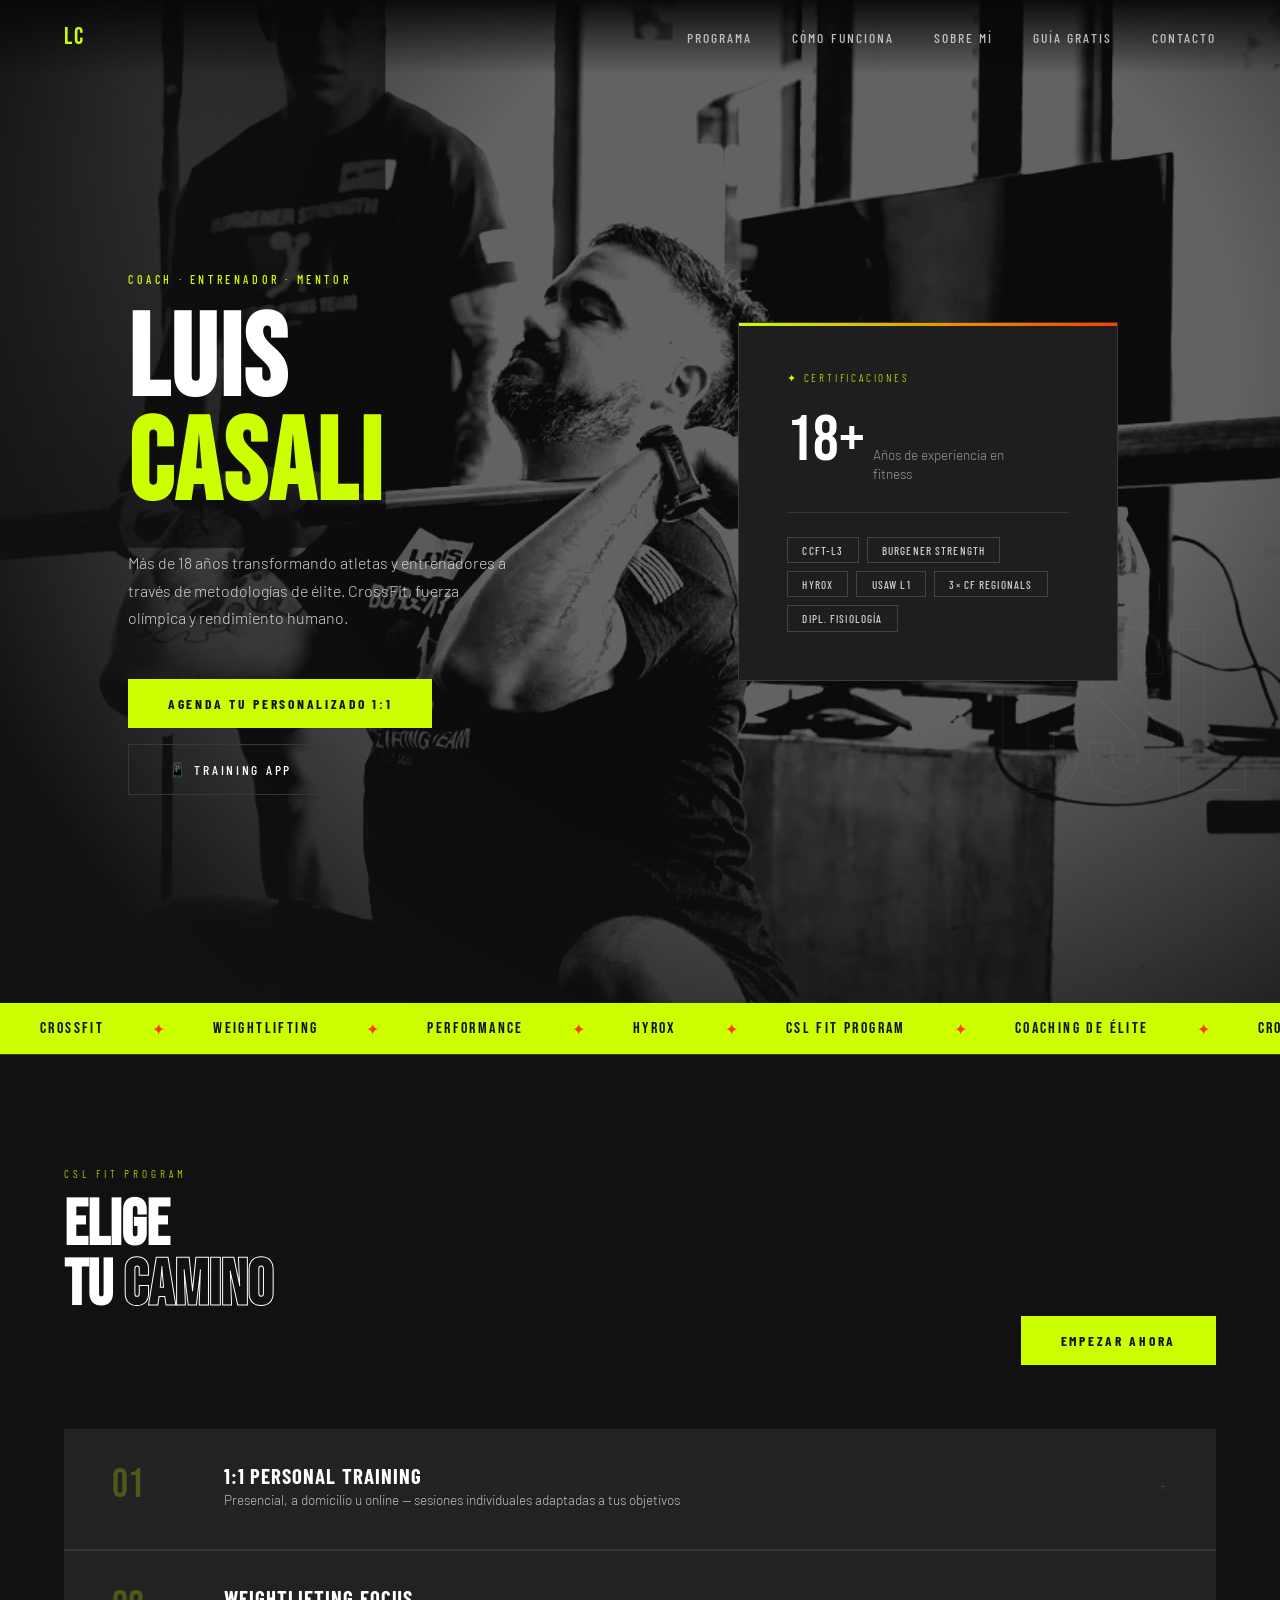
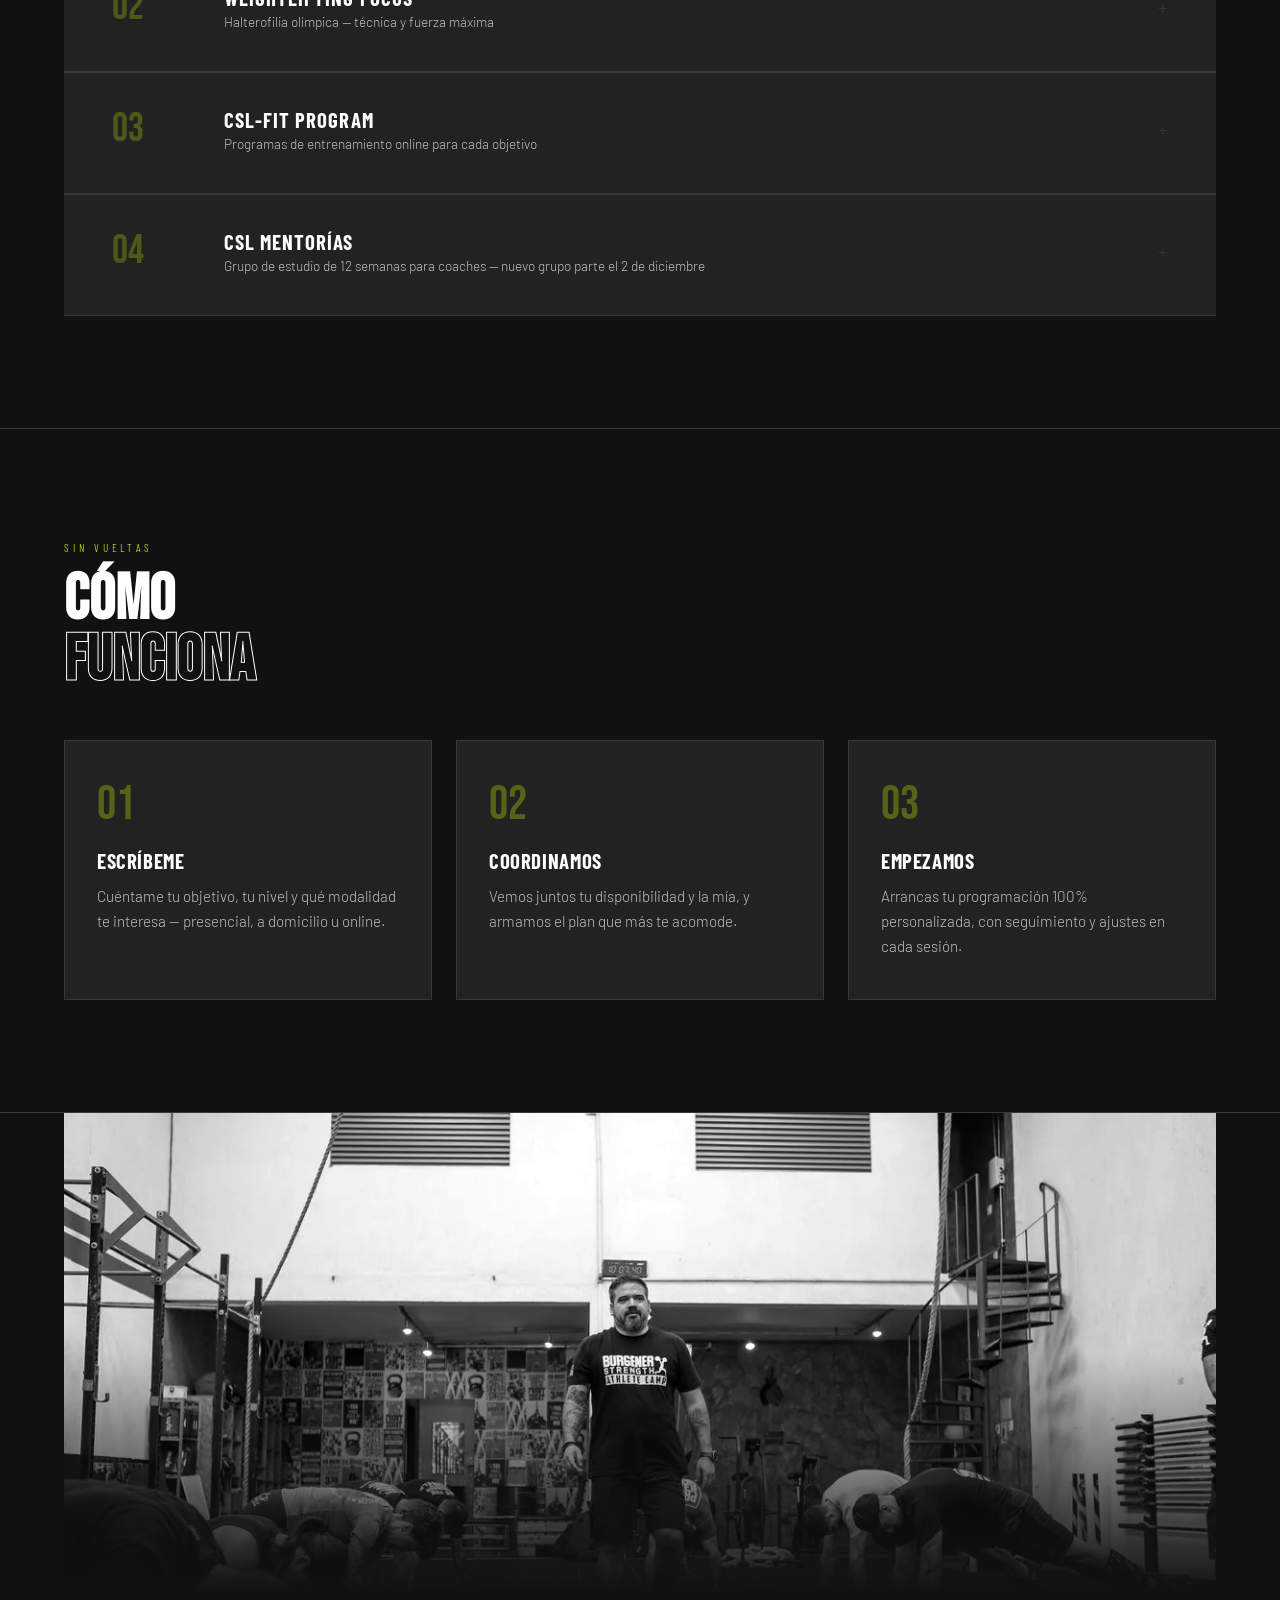
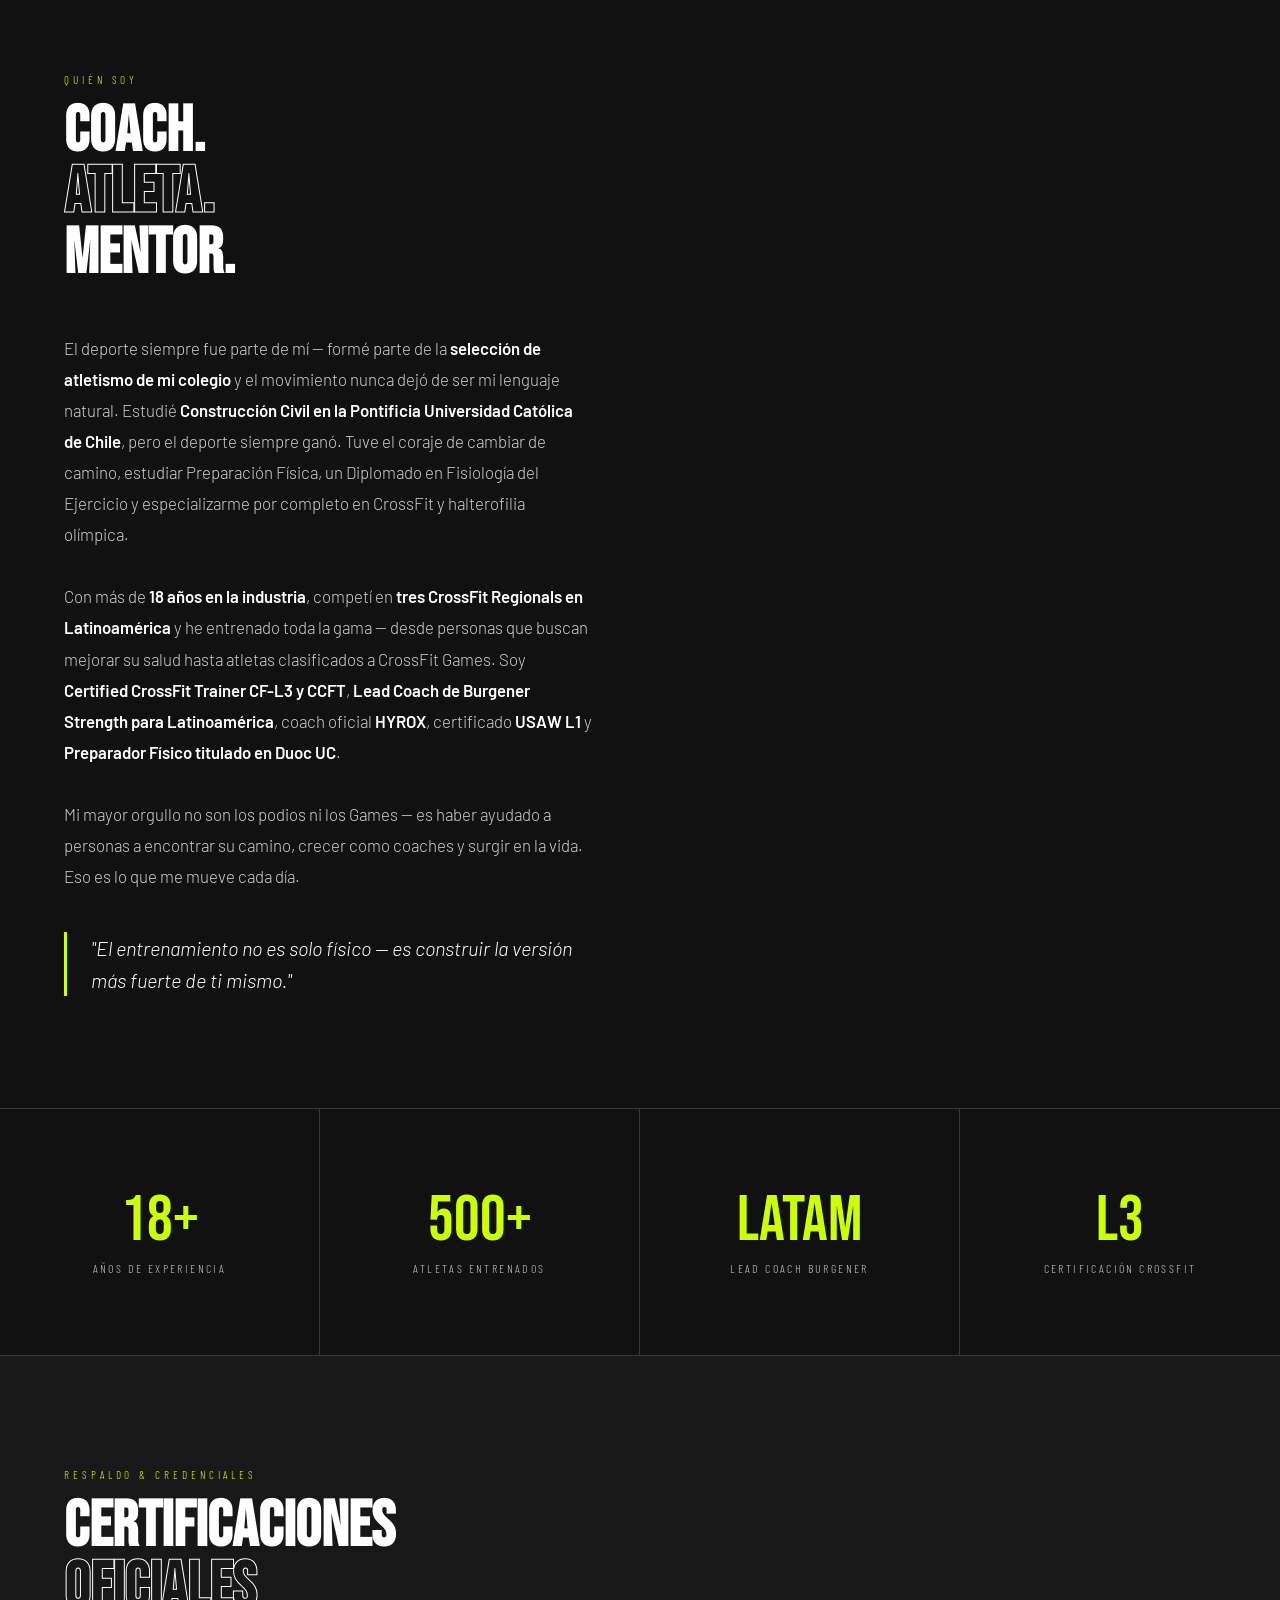
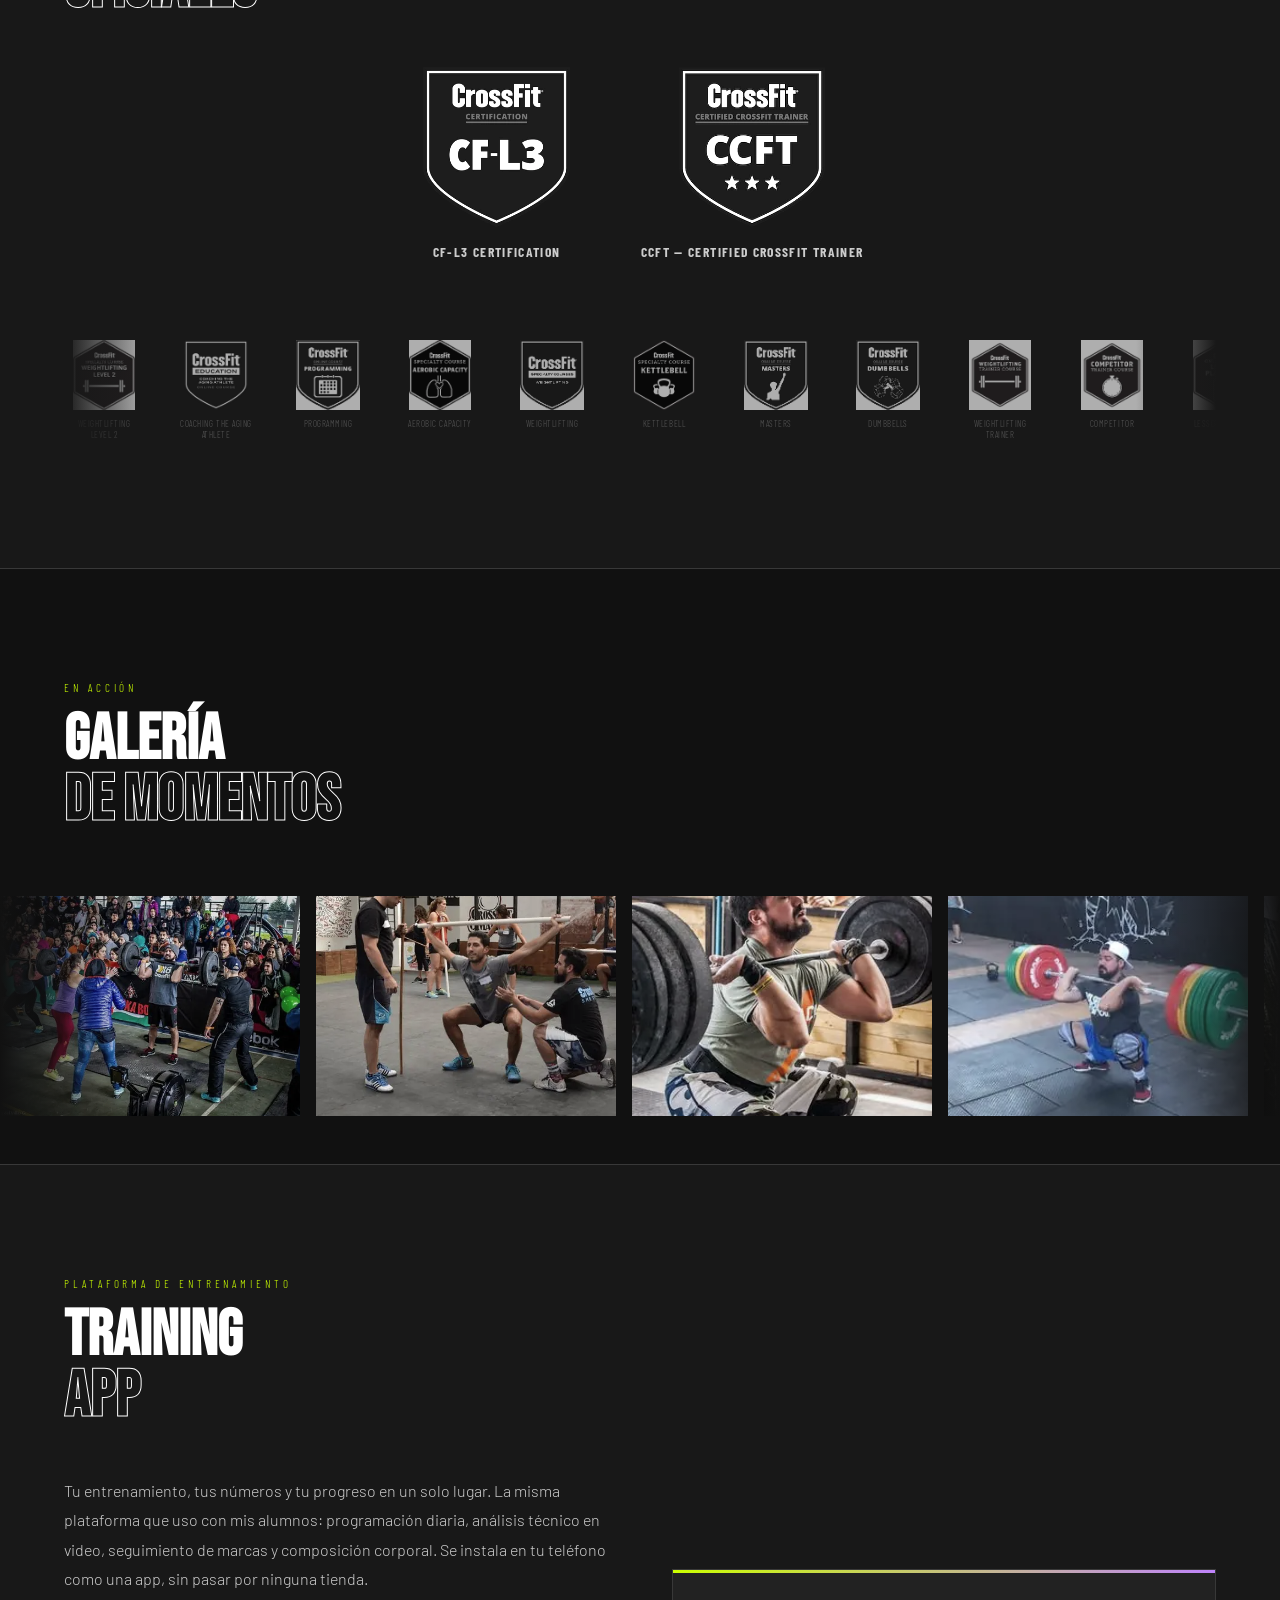
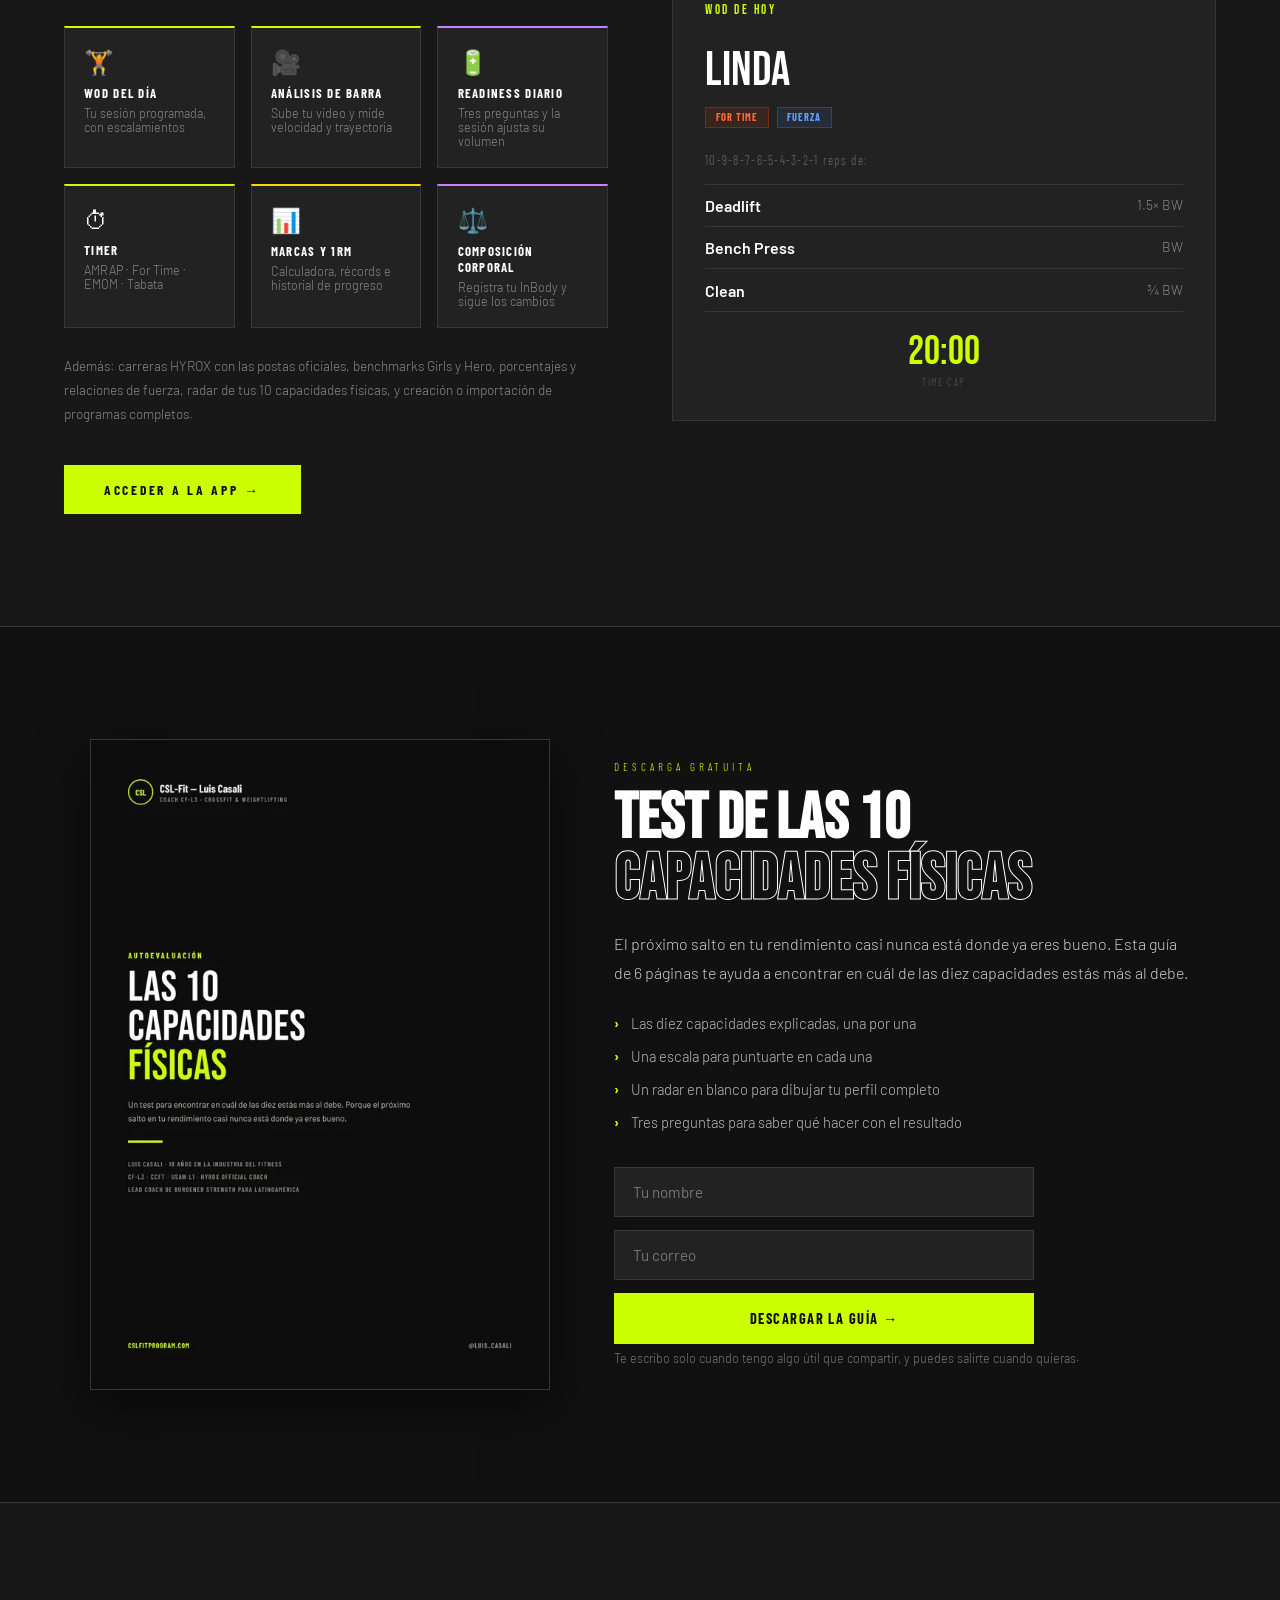
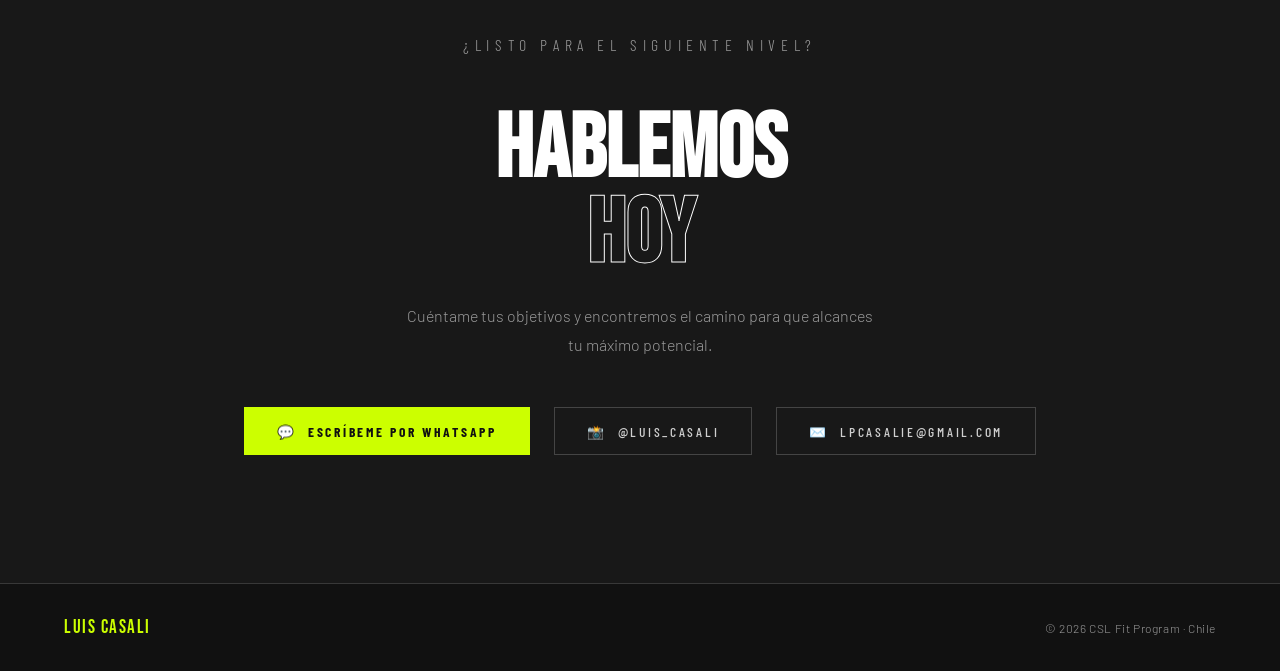
==== commit 657adc1e: "Lead with the offer and tidy the page structure Visitors arrive from Luis's own Instagram already kn" ====
--- a/index.html
+++ b/index.html
@@ -1500,9 +1500,10 @@
 <nav>
   <div class="nav-logo">LC</div>
   <ul class="nav-links">
+    <li><a href="#program">Programa</a></li>
+    <li><a href="#how">Cómo funciona</a></li>
     <li><a href="#about">Sobre mí</a></li>
-    <li><a href="#program">Programa</a></li>
-    <li><a href="https://cslfit.netlify.app" target="_blank">📱 Training App</a></li>
+    <li><a href="#guia">Guía gratis</a></li>
     <li><a href="#contact">Contacto</a></li>
   </ul>
 </nav>
@@ -1562,264 +1563,6 @@
     <span class="ticker-item">Coaching de Élite</span><span class="ticker-dot">✦</span>
   </div>
 </div>
-
-<!-- ABOUT -->
-<section id="about">
-  <div class="about-photo-wrap">
-    <img src="assets/images/about-photo.webp" loading="lazy" alt="Luis Casali coaching" class="about-photo" />
-  </div>
-  <div>
-    <p class="section-label">Quién soy</p>
-    <h2 class="section-title">Coach.<br><em>Atleta.</em><br>Mentor.</h2>
-    <p class="about-text">
-      El deporte siempre fue parte de mí — formé parte de la <strong>selección de atletismo de mi colegio</strong> y el movimiento nunca dejó de ser mi lenguaje natural. Estudié <strong>Construcción Civil en la Pontificia Universidad Católica de Chile</strong>, pero el deporte siempre ganó. Tuve el coraje de cambiar de camino, estudiar Preparación Física, un Diplomado en Fisiología del Ejercicio y especializarme por completo en CrossFit y halterofilia olímpica.
-      <br><br>
-      Con más de <strong>18 años en la industria</strong>, competí en <strong>tres CrossFit Regionals en Latinoamérica</strong> y he entrenado toda la gama — desde personas que buscan mejorar su salud hasta atletas clasificados a CrossFit Games. Soy <strong>Certified CrossFit Trainer CF-L3 y CCFT</strong>, <strong>Lead Coach de Burgener Strength para Latinoamérica</strong>, coach oficial <strong>HYROX</strong>, certificado <strong>USAW L1</strong> y <strong>Preparador Físico titulado en Duoc UC</strong>.
-      <br><br>
-      Mi mayor orgullo no son los podios ni los Games — es haber ayudado a personas a encontrar su camino, crecer como coaches y surgir en la vida. Eso es lo que me mueve cada día.
-    </p>
-    <blockquote class="about-highlight">
-      "El entrenamiento no es solo físico — es construir la versión más fuerte de ti mismo."
-    </blockquote>
-  </div>
-
-</section>
-
-<!-- STATS -->
-<div id="stats">
-  <div class="stat-block">
-    <span class="stat-num">18+</span>
-    <span class="stat-label">Años de experiencia</span>
-  </div>
-  <div class="stat-block">
-    <span class="stat-num">500+</span>
-    <span class="stat-label">Atletas entrenados</span>
-  </div>
-  <div class="stat-block">
-    <span class="stat-num">LATAM</span>
-    <span class="stat-label">Lead Coach Burgener</span>
-  </div>
-  <div class="stat-block">
-    <span class="stat-num">L3</span>
-    <span class="stat-label">Certificación CrossFit</span>
-  </div>
-</div>
-
-<!-- GALLERY -->
-<section id="gallery">
-  <p class="section-label">En acción</p>
-  <h2 class="section-title">Galería<br><em>de momentos</em></h2>
-  <div class="gallery-track-wrap">
-    <div class="gallery-track">
-      <div class="gallery-item"><img src="assets/images/gallery-01.webp" loading="lazy" /></div>
-      <div class="gallery-item"><img src="assets/images/gallery-02.webp" loading="lazy" /></div>
-      <div class="gallery-item"><img src="assets/images/gallery-03.webp" loading="lazy" /></div>
-      <div class="gallery-item"><img src="assets/images/gallery-04.webp" loading="lazy" /></div>
-      <div class="gallery-item"><img src="assets/images/gallery-05.webp" loading="lazy" /></div>
-      <div class="gallery-item"><img src="assets/images/gallery-06.webp" loading="lazy" /></div>
-      <div class="gallery-item"><img src="assets/images/gallery-07.webp" loading="lazy" /></div>
-      <div class="gallery-item"><img src="assets/images/gallery-08.webp" loading="lazy" /></div>
-      <div class="gallery-item"><img src="assets/images/gallery-09.webp" loading="lazy" /></div>
-      <div class="gallery-item"><img src="assets/images/gallery-10.webp" loading="lazy" /></div>
-      <div class="gallery-item"><img src="assets/images/gallery-11.webp" loading="lazy" /></div>
-      <div class="gallery-item"><img src="assets/images/gallery-12.webp" loading="lazy" /></div>
-      <div class="gallery-item"><img src="assets/images/gallery-13.webp" loading="lazy" /></div>
-      <div class="gallery-item"><img src="assets/images/gallery-14.webp" loading="lazy" /></div>
-      <div class="gallery-item"><img src="assets/images/gallery-15.webp" loading="lazy" /></div>
-      <div class="gallery-item"><img src="assets/images/gallery-16.webp" loading="lazy" /></div>
-      <div class="gallery-item"><img src="assets/images/gallery-17.webp" loading="lazy" /></div>
-      <div class="gallery-item"><img src="assets/images/gallery-18.webp" loading="lazy" /></div>
-      <div class="gallery-item"><img src="assets/images/gallery-19.webp" loading="lazy" /></div>
-      <div class="gallery-item"><img src="assets/images/gallery-20.webp" loading="lazy" /></div>
-      <div class="gallery-item"><img src="assets/images/gallery-01.webp" loading="lazy" /></div>
-      <div class="gallery-item"><img src="assets/images/gallery-02.webp" loading="lazy" /></div>
-      <div class="gallery-item"><img src="assets/images/gallery-03.webp" loading="lazy" /></div>
-      <div class="gallery-item"><img src="assets/images/gallery-04.webp" loading="lazy" /></div>
-      <div class="gallery-item"><img src="assets/images/gallery-05.webp" loading="lazy" /></div>
-      <div class="gallery-item"><img src="assets/images/gallery-06.webp" loading="lazy" /></div>
-      <div class="gallery-item"><img src="assets/images/gallery-07.webp" loading="lazy" /></div>
-      <div class="gallery-item"><img src="assets/images/gallery-08.webp" loading="lazy" /></div>
-      <div class="gallery-item"><img src="assets/images/gallery-09.webp" loading="lazy" /></div>
-      <div class="gallery-item"><img src="assets/images/gallery-10.webp" loading="lazy" /></div>
-      <div class="gallery-item"><img src="assets/images/gallery-11.webp" loading="lazy" /></div>
-      <div class="gallery-item"><img src="assets/images/gallery-12.webp" loading="lazy" /></div>
-      <div class="gallery-item"><img src="assets/images/gallery-13.webp" loading="lazy" /></div>
-      <div class="gallery-item"><img src="assets/images/gallery-14.webp" loading="lazy" /></div>
-      <div class="gallery-item"><img src="assets/images/gallery-15.webp" loading="lazy" /></div>
-      <div class="gallery-item"><img src="assets/images/gallery-16.webp" loading="lazy" /></div>
-      <div class="gallery-item"><img src="assets/images/gallery-17.webp" loading="lazy" /></div>
-      <div class="gallery-item"><img src="assets/images/gallery-18.webp" loading="lazy" /></div>
-      <div class="gallery-item"><img src="assets/images/gallery-19.webp" loading="lazy" /></div>
-      <div class="gallery-item"><img src="assets/images/gallery-20.webp" loading="lazy" /></div>
-    </div>
-  </div>
-</section>
-
-<!-- LOGOS -->
-<section id="logos">
-  <p class="section-label">Respaldo & Credenciales</p>
-  <h2 class="section-title">Certificaciones<br><em>oficiales</em></h2>
-
-  <div class="logos-main">
-    <div class="logo-main-item">
-      <img src="assets/images/logo-cfl3.webp" loading="lazy" alt="CF-L3 Certification" />
-      <span>CF-L3 Certification</span>
-    </div>
-    <div class="logo-main-item">
-      <img src="assets/images/ccft-certified-crossfit-trainer.webp" loading="lazy" alt="CCFT — Certified CrossFit Trainer" />
-      <span>CCFT — Certified CrossFit Trainer</span>
-    </div>
-  </div>
-
-    <div class="logos-small">
-    <div class="logos-track">
-        <div class="logo-small-item">
-          <img src="assets/images/weightlifting-level-2.webp" loading="lazy" alt="Weightlifting Level 2" title="Weightlifting Level 2" />
-          <span>Weightlifting Level 2</span>
-        </div>
-        <div class="logo-small-item">
-          <img src="assets/images/coaching-the-aging-athlete.webp" loading="lazy" alt="Coaching the Aging Athlete" title="Coaching the Aging Athlete" />
-          <span>Coaching the Aging Athlete</span>
-        </div>
-        <div class="logo-small-item">
-          <img src="assets/images/programming.webp" loading="lazy" alt="Programming" title="Programming" />
-          <span>Programming</span>
-        </div>
-        <div class="logo-small-item">
-          <img src="assets/images/aerobic-capacity.webp" loading="lazy" alt="Aerobic Capacity" title="Aerobic Capacity" />
-          <span>Aerobic Capacity</span>
-        </div>
-        <div class="logo-small-item">
-          <img src="assets/images/weightlifting.webp" loading="lazy" alt="Weightlifting" title="Weightlifting" />
-          <span>Weightlifting</span>
-        </div>
-        <div class="logo-small-item">
-          <img src="assets/images/kettlebell.webp" loading="lazy" alt="Kettlebell" title="Kettlebell" />
-          <span>Kettlebell</span>
-        </div>
-        <div class="logo-small-item">
-          <img src="assets/images/masters.webp" loading="lazy" alt="Masters" title="Masters" />
-          <span>Masters</span>
-        </div>
-        <div class="logo-small-item">
-          <img src="assets/images/dumbbells.webp" loading="lazy" alt="Dumbbells" title="Dumbbells" />
-          <span>Dumbbells</span>
-        </div>
-        <div class="logo-small-item">
-          <img src="assets/images/weightlifting-trainer.webp" loading="lazy" alt="Weightlifting Trainer" title="Weightlifting Trainer" />
-          <span>Weightlifting Trainer</span>
-        </div>
-        <div class="logo-small-item">
-          <img src="assets/images/competitor.webp" loading="lazy" alt="Competitor" title="Competitor" />
-          <span>Competitor</span>
-        </div>
-        <div class="logo-small-item">
-          <img src="assets/images/lesson-planning.webp" loading="lazy" alt="Lesson Planning" title="Lesson Planning" />
-          <span>Lesson Planning</span>
-        </div>
-        <div class="logo-small-item">
-          <img src="assets/images/scaling.webp" loading="lazy" alt="Scaling" title="Scaling" />
-          <span>Scaling</span>
-        </div>
-        <div class="logo-small-item">
-          <img src="assets/images/gymnastics.webp" loading="lazy" alt="Gymnastics" title="Gymnastics" />
-          <span>Gymnastics</span>
-        </div>
-        <div class="logo-small-item">
-          <img src="assets/images/judges.webp" loading="lazy" alt="Judges" title="Judges" />
-          <span>Judges</span>
-        </div>
-        <div class="logo-small-item">
-          <img src="assets/images/spot-the-flaw.webp" loading="lazy" alt="Spot the Flaw" title="Spot the Flaw" />
-          <span>Spot the Flaw</span>
-        </div>
-        <div class="logo-small-item">
-          <img src="assets/images/level-1.webp" loading="lazy" alt="Level 1" title="Level 1" />
-          <span>Level 1</span>
-        </div>
-        <div class="logo-small-item">
-          <img src="assets/images/level-2.webp" loading="lazy" alt="Level 2" title="Level 2" />
-          <span>Level 2</span>
-        </div>
-        <div class="logo-small-item">
-          <img src="assets/images/endurance.webp" loading="lazy" alt="Endurance" title="Endurance" />
-          <span>Endurance</span>
-        </div>
-        <div class="logo-small-item">
-          <img src="assets/images/weightlifting-level-2.webp" loading="lazy" alt="Weightlifting Level 2" title="Weightlifting Level 2" />
-          <span>Weightlifting Level 2</span>
-        </div>
-        <div class="logo-small-item">
-          <img src="assets/images/coaching-the-aging-athlete.webp" loading="lazy" alt="Coaching the Aging Athlete" title="Coaching the Aging Athlete" />
-          <span>Coaching the Aging Athlete</span>
-        </div>
-        <div class="logo-small-item">
-          <img src="assets/images/programming.webp" loading="lazy" alt="Programming" title="Programming" />
-          <span>Programming</span>
-        </div>
-        <div class="logo-small-item">
-          <img src="assets/images/aerobic-capacity.webp" loading="lazy" alt="Aerobic Capacity" title="Aerobic Capacity" />
-          <span>Aerobic Capacity</span>
-        </div>
-        <div class="logo-small-item">
-          <img src="assets/images/weightlifting.webp" loading="lazy" alt="Weightlifting" title="Weightlifting" />
-          <span>Weightlifting</span>
-        </div>
-        <div class="logo-small-item">
-          <img src="assets/images/kettlebell.webp" loading="lazy" alt="Kettlebell" title="Kettlebell" />
-          <span>Kettlebell</span>
-        </div>
-        <div class="logo-small-item">
-          <img src="assets/images/masters.webp" loading="lazy" alt="Masters" title="Masters" />
-          <span>Masters</span>
-        </div>
-        <div class="logo-small-item">
-          <img src="assets/images/dumbbells.webp" loading="lazy" alt="Dumbbells" title="Dumbbells" />
-          <span>Dumbbells</span>
-        </div>
-        <div class="logo-small-item">
-          <img src="assets/images/weightlifting-trainer.webp" loading="lazy" alt="Weightlifting Trainer" title="Weightlifting Trainer" />
-          <span>Weightlifting Trainer</span>
-        </div>
-        <div class="logo-small-item">
-          <img src="assets/images/competitor.webp" loading="lazy" alt="Competitor" title="Competitor" />
-          <span>Competitor</span>
-        </div>
-        <div class="logo-small-item">
-          <img src="assets/images/lesson-planning.webp" loading="lazy" alt="Lesson Planning" title="Lesson Planning" />
-          <span>Lesson Planning</span>
-        </div>
-        <div class="logo-small-item">
-          <img src="assets/images/scaling.webp" loading="lazy" alt="Scaling" title="Scaling" />
-          <span>Scaling</span>
-        </div>
-        <div class="logo-small-item">
-          <img src="assets/images/gymnastics.webp" loading="lazy" alt="Gymnastics" title="Gymnastics" />
-          <span>Gymnastics</span>
-        </div>
-        <div class="logo-small-item">
-          <img src="assets/images/judges.webp" loading="lazy" alt="Judges" title="Judges" />
-          <span>Judges</span>
-        </div>
-        <div class="logo-small-item">
-          <img src="assets/images/spot-the-flaw.webp" loading="lazy" alt="Spot the Flaw" title="Spot the Flaw" />
-          <span>Spot the Flaw</span>
-        </div>
-        <div class="logo-small-item">
-          <img src="assets/images/level-1.webp" loading="lazy" alt="Level 1" title="Level 1" />
-          <span>Level 1</span>
-        </div>
-        <div class="logo-small-item">
-          <img src="assets/images/level-2.webp" loading="lazy" alt="Level 2" title="Level 2" />
-          <span>Level 2</span>
-        </div>
-        <div class="logo-small-item">
-          <img src="assets/images/endurance.webp" loading="lazy" alt="Endurance" title="Endurance" />
-          <span>Endurance</span>
-        </div>
-    </div>
-  </div>
-</section>
 
 <!-- PROGRAM -->
 <section id="program">
@@ -1889,7 +1632,7 @@
       </div>
       <span class="prog-arrow">+</span>
       <div class="prog-expand"><div class="prog-expand-inner">
-        <div class="prog-price-reveal">USD <span>160</span><small>/mes</small></div>
+        <div class="prog-price-reveal">USD <span>99</span><small>/mes</small></div>
         <!-- Grupo vigente: actualizar o quitar al cerrar las postulaciones -->
         <div class="prog-cohorte">
           <div class="c-k">Grupo de diciembre · Parte el</div>
@@ -1901,7 +1644,7 @@
           </div>
           <p class="prog-cierre">Postulaciones hasta el <b>lunes 30 de noviembre</b> · Máximo 5 coaches</p>
         </div>
-        <p class="prog-detail">Doce semanas, una sesión en vivo de una hora cada semana, con un máximo de 5 coaches por grupo y una tarea entre sesiones. Trece certificaciones de CrossFit respaldan los temas que vemos: gimnástica, weightlifting, endurance, scaling, programación y más. Grabas un video la primera semana, lo revisamos a mitad de camino y lo comparas con el final: tu avance se mide, no se supone.</p>
+        <p class="prog-detail">Doce semanas, una sesión en vivo de una hora cada semana, con un máximo de 5 coaches por grupo y una tarea entre sesiones. Siete de las doce semanas tienen detrás una certificación de CrossFit con el mismo nombre: Nutrition I, Teaching Movement, Scaling, Lesson Planning, Programming, Weightlifting L2 y Gymnastics. Grabas un video la primera semana, lo revisamos a mitad de camino y lo comparas con el final: tu avance se mide, no se supone. ¿Son varios coaches de un mismo box? Puedo abrir un grupo solo para ustedes, con un valor preferente — escríbeme y lo vemos.</p>
         <p class="prog-temario-label">Cada sesión</p>
         <div class="prog-blocks">
           <div class="prog-block"><div class="t">Revisión de tarea</div></div>
@@ -1949,6 +1692,240 @@
       <div class="how-num">03</div>
       <div class="how-title">Empezamos</div>
       <div class="how-desc">Arrancas tu programación 100% personalizada, con seguimiento y ajustes en cada sesión.</div>
+    </div>
+  </div>
+</section>
+
+<!-- ABOUT -->
+<section id="about">
+  <div class="about-photo-wrap">
+    <img src="assets/images/about-photo.webp" loading="lazy" alt="Luis Casali coaching" class="about-photo" />
+  </div>
+  <div>
+    <p class="section-label">Quién soy</p>
+    <h2 class="section-title">Coach.<br><em>Atleta.</em><br>Mentor.</h2>
+    <p class="about-text">
+      El deporte siempre fue parte de mí — formé parte de la <strong>selección de atletismo de mi colegio</strong> y el movimiento nunca dejó de ser mi lenguaje natural. Estudié <strong>Construcción Civil en la Pontificia Universidad Católica de Chile</strong>, pero el deporte siempre ganó. Tuve el coraje de cambiar de camino, estudiar Preparación Física, un Diplomado en Fisiología del Ejercicio y especializarme por completo en CrossFit y halterofilia olímpica.
+      <br><br>
+      Con más de <strong>18 años en la industria</strong>, competí en <strong>tres CrossFit Regionals en Latinoamérica</strong> y he entrenado toda la gama — desde personas que buscan mejorar su salud hasta atletas clasificados a CrossFit Games. Soy <strong>Certified CrossFit Trainer CF-L3 y CCFT</strong>, <strong>Lead Coach de Burgener Strength para Latinoamérica</strong>, coach oficial <strong>HYROX</strong>, certificado <strong>USAW L1</strong> y <strong>Preparador Físico titulado en Duoc UC</strong>.
+      <br><br>
+      Mi mayor orgullo no son los podios ni los Games — es haber ayudado a personas a encontrar su camino, crecer como coaches y surgir en la vida. Eso es lo que me mueve cada día.
+    </p>
+    <blockquote class="about-highlight">
+      "El entrenamiento no es solo físico — es construir la versión más fuerte de ti mismo."
+    </blockquote>
+  </div>
+
+</section>
+
+<!-- STATS -->
+<div id="stats">
+  <div class="stat-block">
+    <span class="stat-num">18+</span>
+    <span class="stat-label">Años de experiencia</span>
+  </div>
+  <div class="stat-block">
+    <span class="stat-num">500+</span>
+    <span class="stat-label">Atletas entrenados</span>
+  </div>
+  <div class="stat-block">
+    <span class="stat-num">LATAM</span>
+    <span class="stat-label">Lead Coach Burgener</span>
+  </div>
+  <div class="stat-block">
+    <span class="stat-num">L3</span>
+    <span class="stat-label">Certificación CrossFit</span>
+  </div>
+</div>
+
+<!-- LOGOS -->
+<section id="logos">
+  <p class="section-label">Respaldo & Credenciales</p>
+  <h2 class="section-title">Certificaciones<br><em>oficiales</em></h2>
+
+  <div class="logos-main">
+    <div class="logo-main-item">
+      <img src="assets/images/logo-cfl3.webp" loading="lazy" alt="CF-L3 Certification" />
+      <span>CF-L3 Certification</span>
+    </div>
+    <div class="logo-main-item">
+      <img src="assets/images/ccft-certified-crossfit-trainer.webp" loading="lazy" alt="CCFT — Certified CrossFit Trainer" />
+      <span>CCFT — Certified CrossFit Trainer</span>
+    </div>
+  </div>
+
+    <div class="logos-small">
+    <div class="logos-track">
+        <div class="logo-small-item">
+          <img src="assets/images/weightlifting-level-2.webp" loading="lazy" alt="Weightlifting Level 2" title="Weightlifting Level 2" />
+          <span>Weightlifting Level 2</span>
+        </div>
+        <div class="logo-small-item">
+          <img src="assets/images/coaching-the-aging-athlete.webp" loading="lazy" alt="Coaching the Aging Athlete" title="Coaching the Aging Athlete" />
+          <span>Coaching the Aging Athlete</span>
+        </div>
+        <div class="logo-small-item">
+          <img src="assets/images/programming.webp" loading="lazy" alt="Programming" title="Programming" />
+          <span>Programming</span>
+        </div>
+        <div class="logo-small-item">
+          <img src="assets/images/aerobic-capacity.webp" loading="lazy" alt="Aerobic Capacity" title="Aerobic Capacity" />
+          <span>Aerobic Capacity</span>
+        </div>
+        <div class="logo-small-item">
+          <img src="assets/images/weightlifting.webp" loading="lazy" alt="Weightlifting" title="Weightlifting" />
+          <span>Weightlifting</span>
+        </div>
+        <div class="logo-small-item">
+          <img src="assets/images/kettlebell.webp" loading="lazy" alt="Kettlebell" title="Kettlebell" />
+          <span>Kettlebell</span>
+        </div>
+        <div class="logo-small-item">
+          <img src="assets/images/masters.webp" loading="lazy" alt="Masters" title="Masters" />
+          <span>Masters</span>
+        </div>
+        <div class="logo-small-item">
+          <img src="assets/images/dumbbells.webp" loading="lazy" alt="Dumbbells" title="Dumbbells" />
+          <span>Dumbbells</span>
+        </div>
+        <div class="logo-small-item">
+          <img src="assets/images/weightlifting-trainer.webp" loading="lazy" alt="Weightlifting Trainer" title="Weightlifting Trainer" />
+          <span>Weightlifting Trainer</span>
+        </div>
+        <div class="logo-small-item">
+          <img src="assets/images/competitor.webp" loading="lazy" alt="Competitor" title="Competitor" />
+          <span>Competitor</span>
+        </div>
+        <div class="logo-small-item">
+          <img src="assets/images/lesson-planning.webp" loading="lazy" alt="Lesson Planning" title="Lesson Planning" />
+          <span>Lesson Planning</span>
+        </div>
+        <div class="logo-small-item">
+          <img src="assets/images/scaling.webp" loading="lazy" alt="Scaling" title="Scaling" />
+          <span>Scaling</span>
+        </div>
+        <div class="logo-small-item">
+          <img src="assets/images/gymnastics.webp" loading="lazy" alt="Gymnastics" title="Gymnastics" />
+          <span>Gymnastics</span>
+        </div>
+        <div class="logo-small-item">
+          <img src="assets/images/judges.webp" loading="lazy" alt="Judges" title="Judges" />
+          <span>Judges</span>
+        </div>
+        <div class="logo-small-item">
+          <img src="assets/images/spot-the-flaw.webp" loading="lazy" alt="Spot the Flaw" title="Spot the Flaw" />
+          <span>Spot the Flaw</span>
+        </div>
+        <div class="logo-small-item">
+          <img src="assets/images/level-1.webp" loading="lazy" alt="Level 1" title="Level 1" />
+          <span>Level 1</span>
+        </div>
+        <div class="logo-small-item">
+          <img src="assets/images/level-2.webp" loading="lazy" alt="Level 2" title="Level 2" />
+          <span>Level 2</span>
+        </div>
+        <div class="logo-small-item">
+          <img src="assets/images/endurance.webp" loading="lazy" alt="Endurance" title="Endurance" />
+          <span>Endurance</span>
+        </div>
+        <div class="logo-small-item">
+          <img src="assets/images/weightlifting-level-2.webp" loading="lazy" alt="Weightlifting Level 2" title="Weightlifting Level 2" />
+          <span>Weightlifting Level 2</span>
+        </div>
+        <div class="logo-small-item">
+          <img src="assets/images/coaching-the-aging-athlete.webp" loading="lazy" alt="Coaching the Aging Athlete" title="Coaching the Aging Athlete" />
+          <span>Coaching the Aging Athlete</span>
+        </div>
+        <div class="logo-small-item">
+          <img src="assets/images/programming.webp" loading="lazy" alt="Programming" title="Programming" />
+          <span>Programming</span>
+        </div>
+        <div class="logo-small-item">
+          <img src="assets/images/aerobic-capacity.webp" loading="lazy" alt="Aerobic Capacity" title="Aerobic Capacity" />
+          <span>Aerobic Capacity</span>
+        </div>
+        <div class="logo-small-item">
+          <img src="assets/images/weightlifting.webp" loading="lazy" alt="Weightlifting" title="Weightlifting" />
+          <span>Weightlifting</span>
+        </div>
+        <div class="logo-small-item">
+          <img src="assets/images/kettlebell.webp" loading="lazy" alt="Kettlebell" title="Kettlebell" />
+          <span>Kettlebell</span>
+        </div>
+        <div class="logo-small-item">
+          <img src="assets/images/masters.webp" loading="lazy" alt="Masters" title="Masters" />
+          <span>Masters</span>
+        </div>
+        <div class="logo-small-item">
+          <img src="assets/images/dumbbells.webp" loading="lazy" alt="Dumbbells" title="Dumbbells" />
+          <span>Dumbbells</span>
+        </div>
+        <div class="logo-small-item">
+          <img src="assets/images/weightlifting-trainer.webp" loading="lazy" alt="Weightlifting Trainer" title="Weightlifting Trainer" />
+          <span>Weightlifting Trainer</span>
+        </div>
+        <div class="logo-small-item">
+          <img src="assets/images/competitor.webp" loading="lazy" alt="Competitor" title="Competitor" />
+          <span>Competitor</span>
+        </div>
+        <div class="logo-small-item">
+          <img src="assets/images/lesson-planning.webp" loading="lazy" alt="Lesson Planning" title="Lesson Planning" />
+          <span>Lesson Planning</span>
+        </div>
+        <div class="logo-small-item">
+          <img src="assets/images/scaling.webp" loading="lazy" alt="Scaling" title="Scaling" />
+          <span>Scaling</span>
+        </div>
+        <div class="logo-small-item">
+          <img src="assets/images/gymnastics.webp" loading="lazy" alt="Gymnastics" title="Gymnastics" />
+          <span>Gymnastics</span>
+        </div>
+        <div class="logo-small-item">
+          <img src="assets/images/judges.webp" loading="lazy" alt="Judges" title="Judges" />
+          <span>Judges</span>
+        </div>
+        <div class="logo-small-item">
+          <img src="assets/images/spot-the-flaw.webp" loading="lazy" alt="Spot the Flaw" title="Spot the Flaw" />
+          <span>Spot the Flaw</span>
+        </div>
+        <div class="logo-small-item">
+          <img src="assets/images/level-1.webp" loading="lazy" alt="Level 1" title="Level 1" />
+          <span>Level 1</span>
+        </div>
+        <div class="logo-small-item">
+          <img src="assets/images/level-2.webp" loading="lazy" alt="Level 2" title="Level 2" />
+          <span>Level 2</span>
+        </div>
+        <div class="logo-small-item">
+          <img src="assets/images/endurance.webp" loading="lazy" alt="Endurance" title="Endurance" />
+          <span>Endurance</span>
+        </div>
+    </div>
+  </div>
+</section>
+
+<!-- GALLERY -->
+<section id="gallery">
+  <p class="section-label">En acción</p>
+  <h2 class="section-title">Galería<br><em>de momentos</em></h2>
+  <div class="gallery-track-wrap">
+    <div class="gallery-track">
+      <div class="gallery-item"><img src="assets/images/gallery-01.webp" loading="lazy" alt="Luis Casali dictando un curso a un grupo numeroso de atletas" /></div>
+      <div class="gallery-item"><img src="assets/images/gallery-12.webp" loading="lazy" alt="Luis Casali corrigiendo la posición de un overhead squat en un curso de coaches" /></div>
+      <div class="gallery-item"><img src="assets/images/gallery-07.webp" loading="lazy" alt="Luis Casali recibiendo un clean con barra cargada" /></div>
+      <div class="gallery-item"><img src="assets/images/gallery-11.webp" loading="lazy" alt="Luis Casali en una competencia de levantamiento olímpico" /></div>
+      <div class="gallery-item"><img src="assets/images/gallery-05.webp" loading="lazy" alt="Atleta ejecutando un movimiento gimnástico en barra" /></div>
+      <div class="gallery-item"><img src="assets/images/gallery-09.webp" loading="lazy" alt="Sesión de entrenamiento al aire libre con mancuernas" /></div>
+      <div class="gallery-item"><img src="assets/images/gallery-02.webp" loading="lazy" alt="Entrenamiento grupal con barras al atardecer" /></div>
+      <div class="gallery-item"><img src="assets/images/gallery-18.webp" loading="lazy" alt="Luis Casali junto a otros coaches tras un curso de certificación" /></div>
+      <div class="gallery-item"><img src="assets/images/gallery-01.webp" loading="lazy" alt="" aria-hidden="true" /></div>
+      <div class="gallery-item"><img src="assets/images/gallery-12.webp" loading="lazy" alt="" aria-hidden="true" /></div>
+      <div class="gallery-item"><img src="assets/images/gallery-07.webp" loading="lazy" alt="" aria-hidden="true" /></div>
+      <div class="gallery-item"><img src="assets/images/gallery-11.webp" loading="lazy" alt="" aria-hidden="true" /></div>
+      <div class="gallery-item"><img src="assets/images/gallery-05.webp" loading="lazy" alt="" aria-hidden="true" /></div>
+      <div class="gallery-item"><img src="assets/images/gallery-09.webp" loading="lazy" alt="" aria-hidden="true" /></div>
+      <div class="gallery-item"><img src="assets/images/gallery-02.webp" loading="lazy" alt="" aria-hidden="true" /></div>
+      <div class="gallery-item"><img src="assets/images/gallery-18.webp" loading="lazy" alt="" aria-hidden="true" /></div>
     </div>
   </div>
 </section>
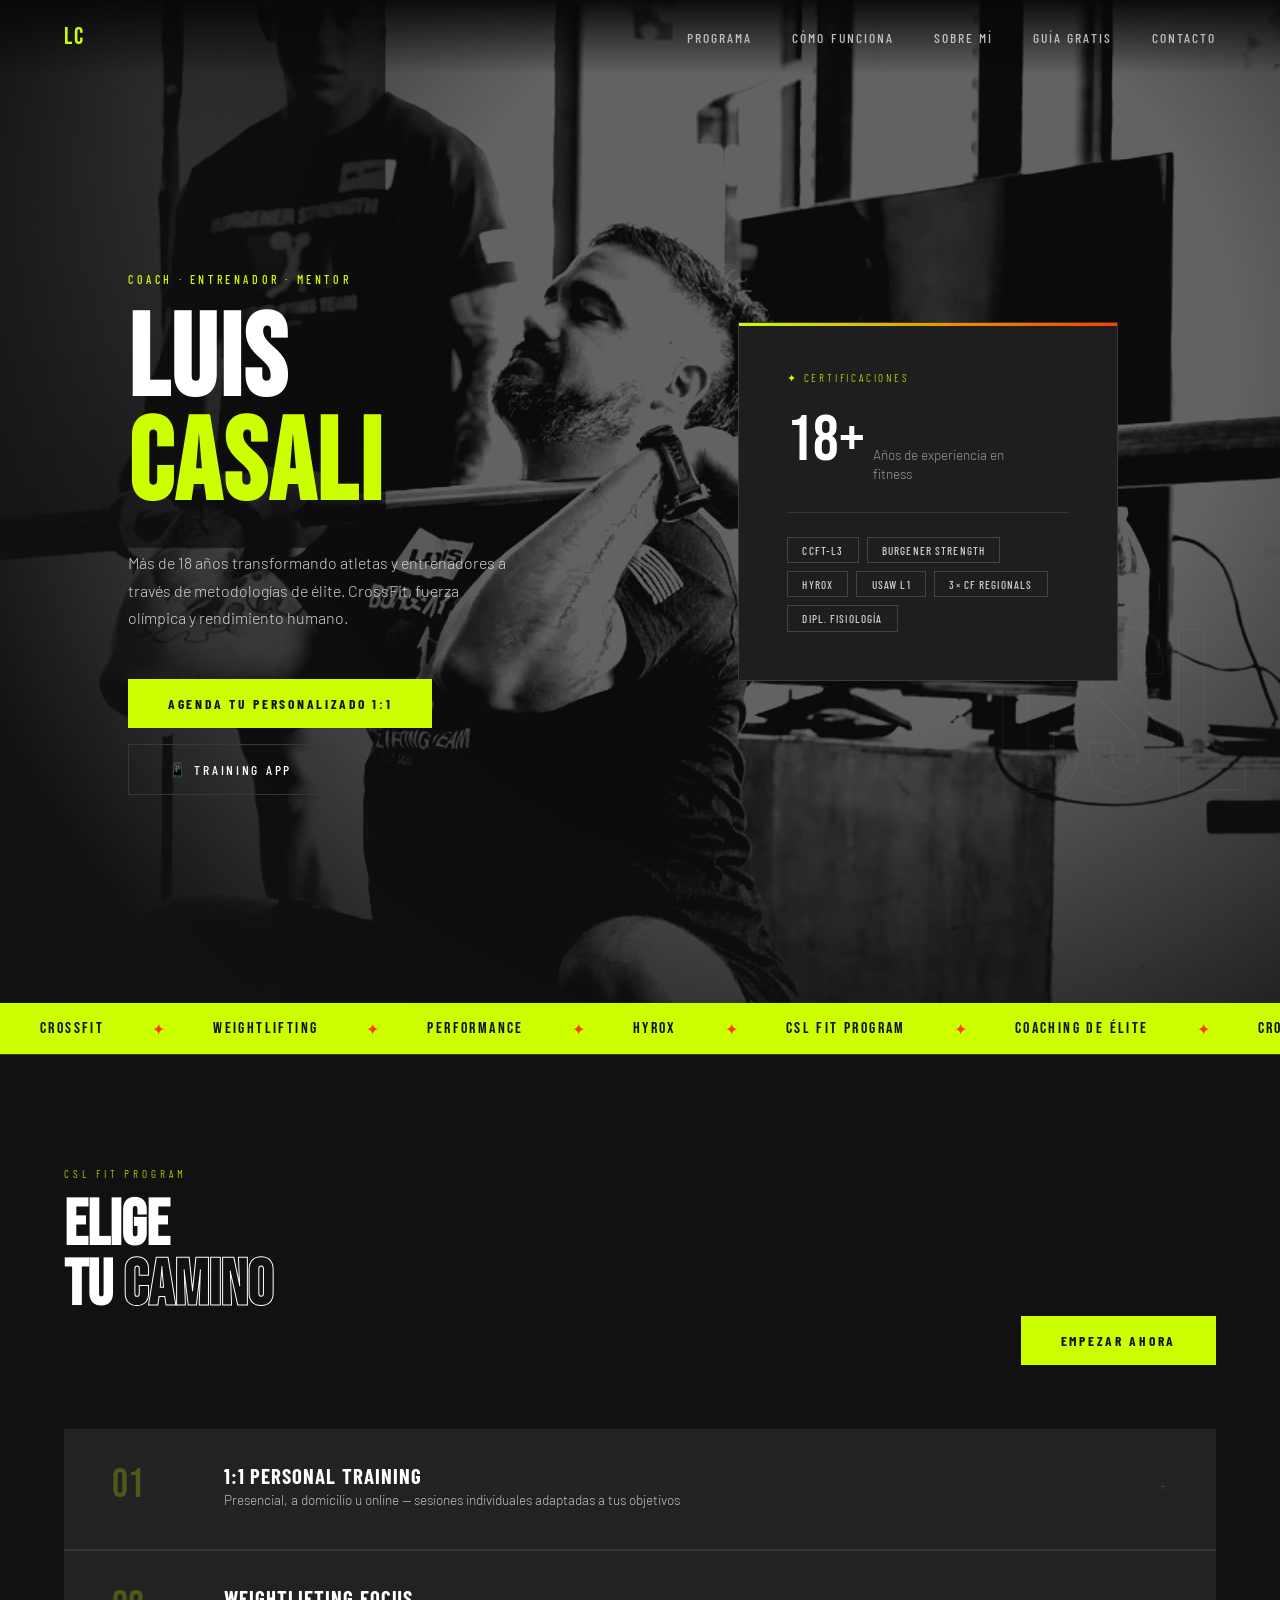
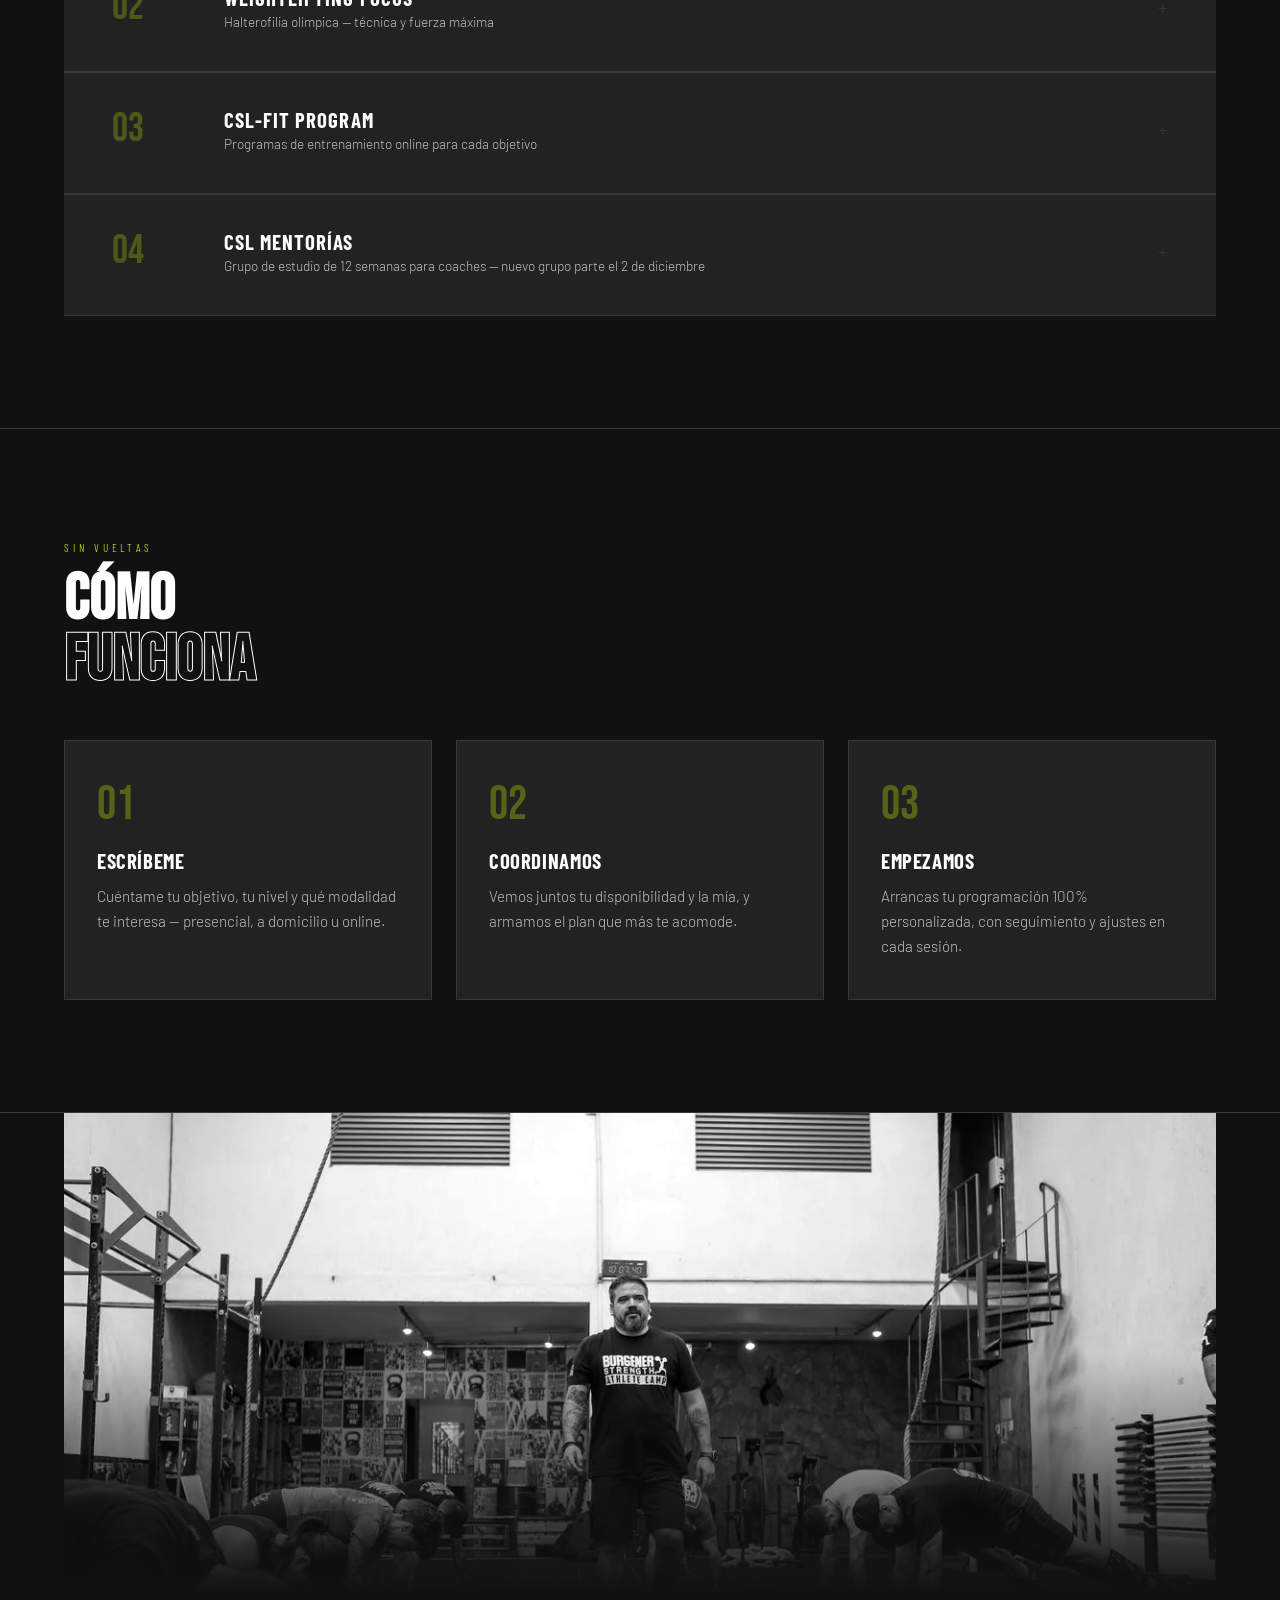
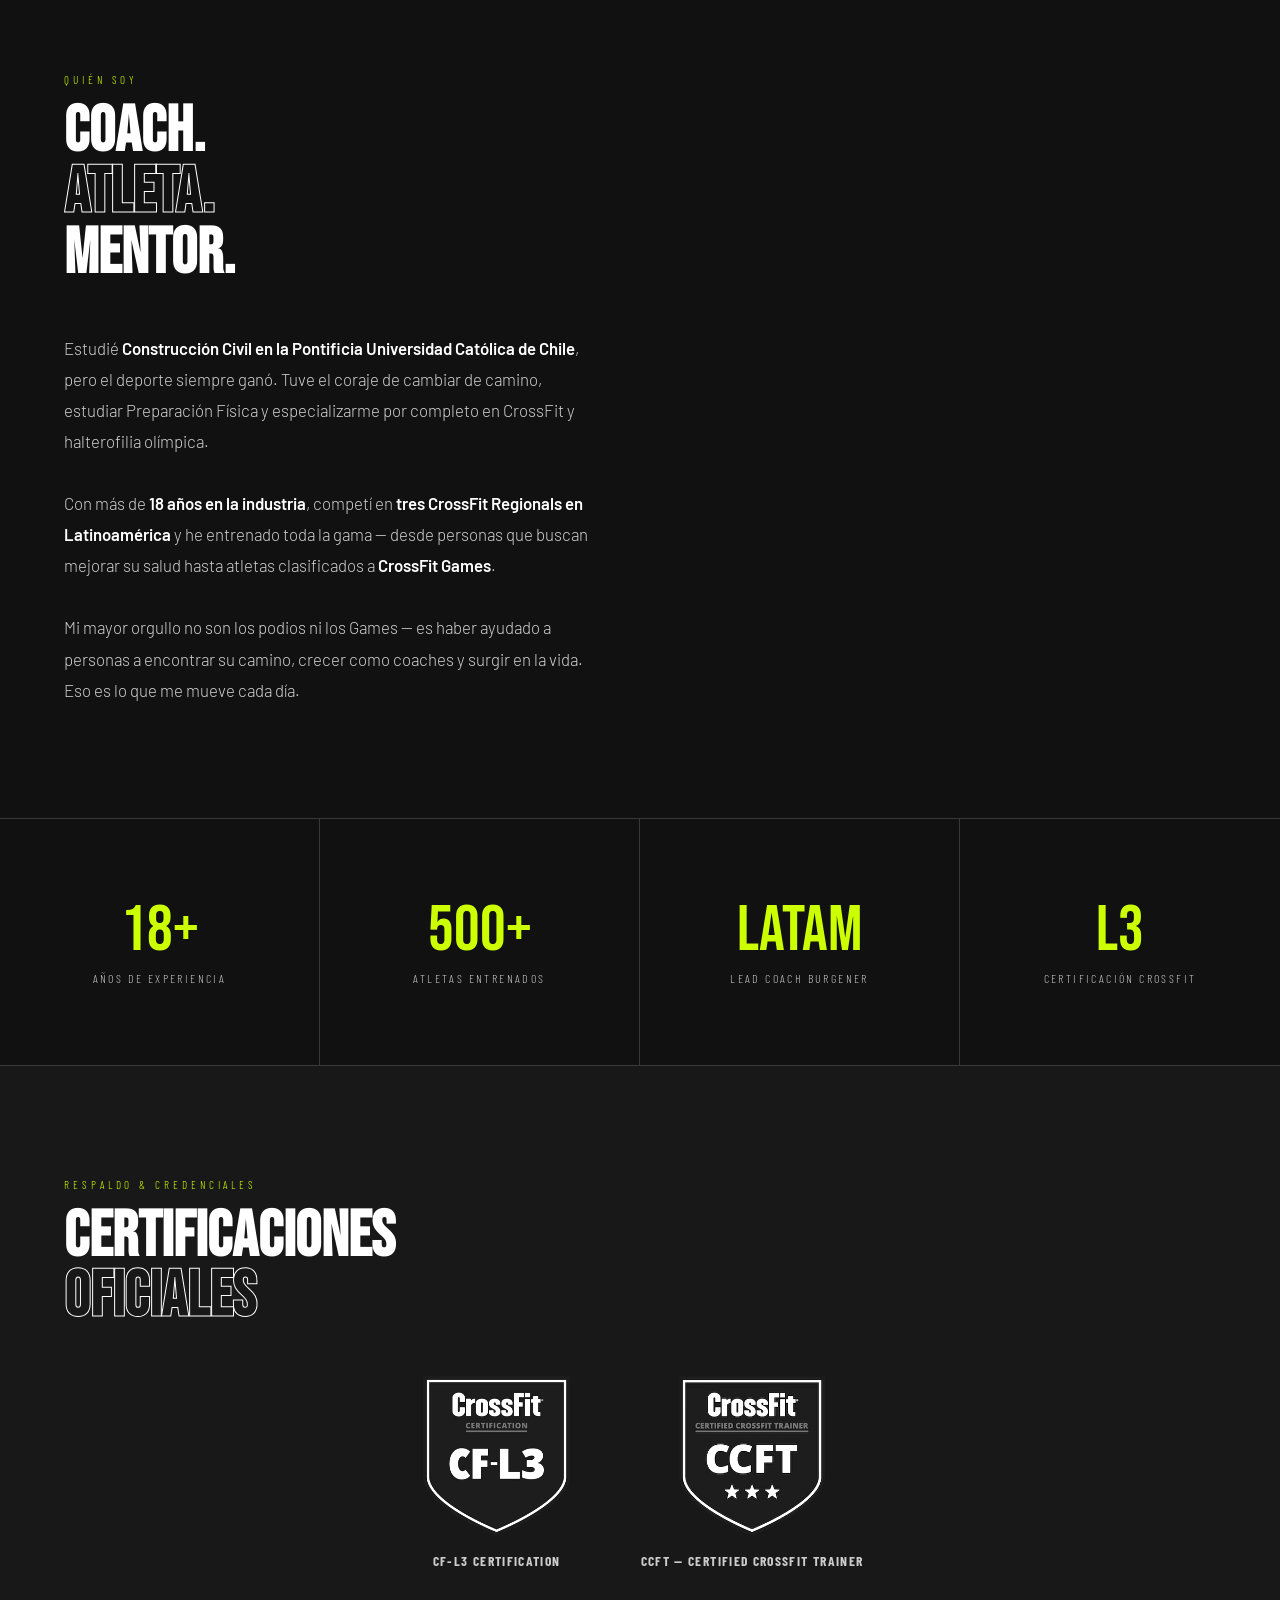
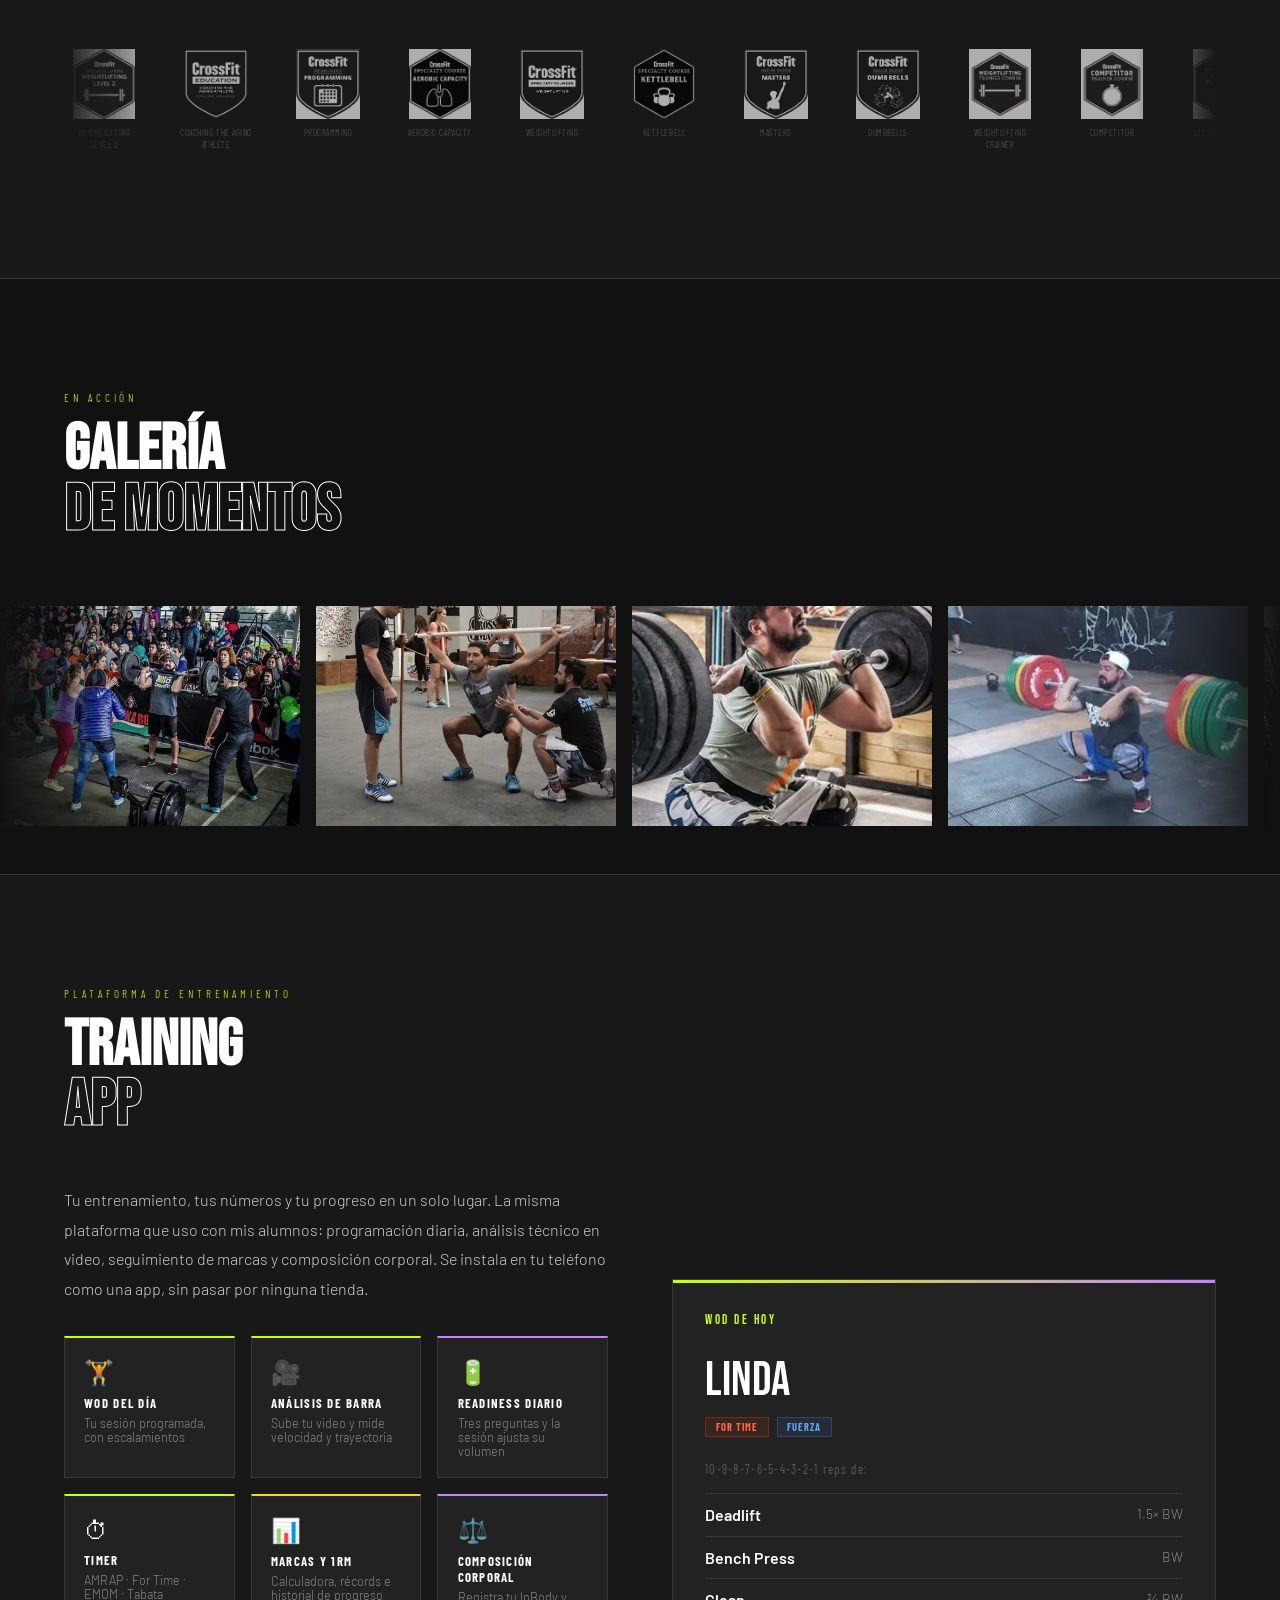
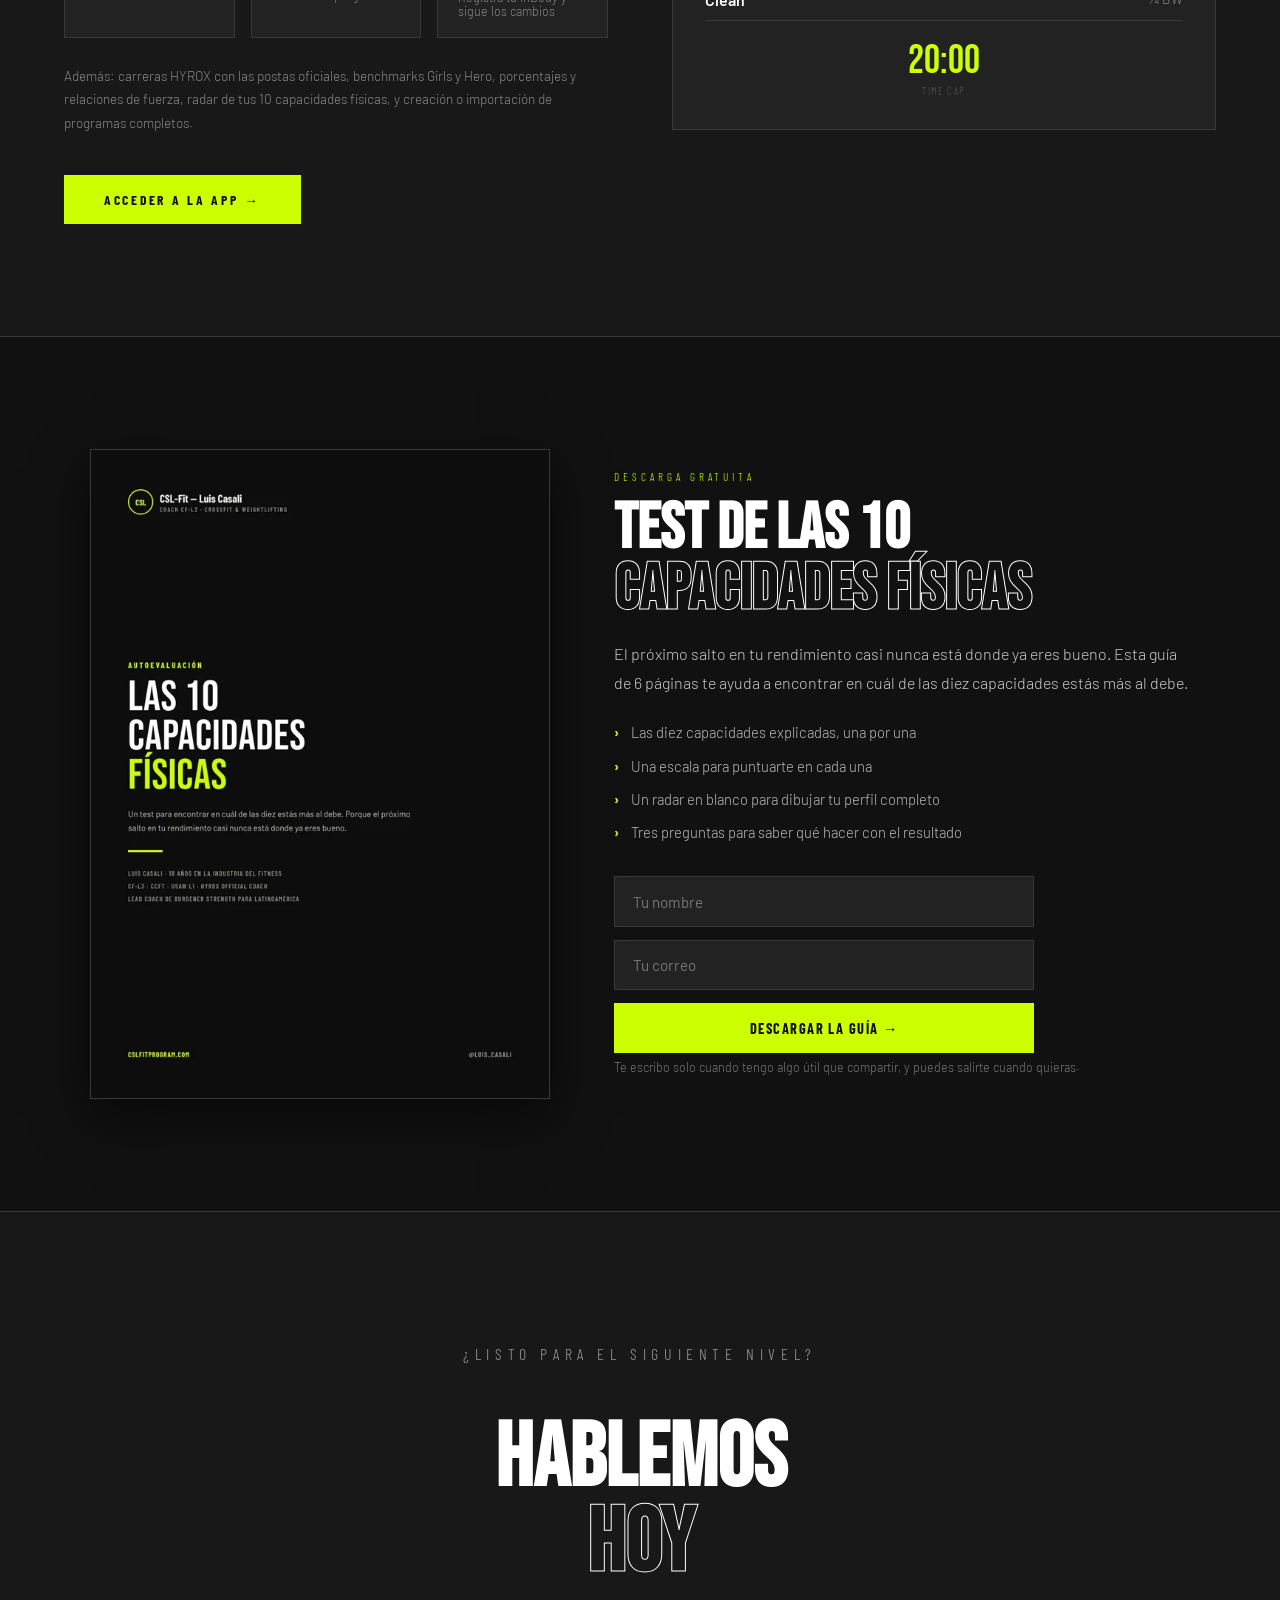
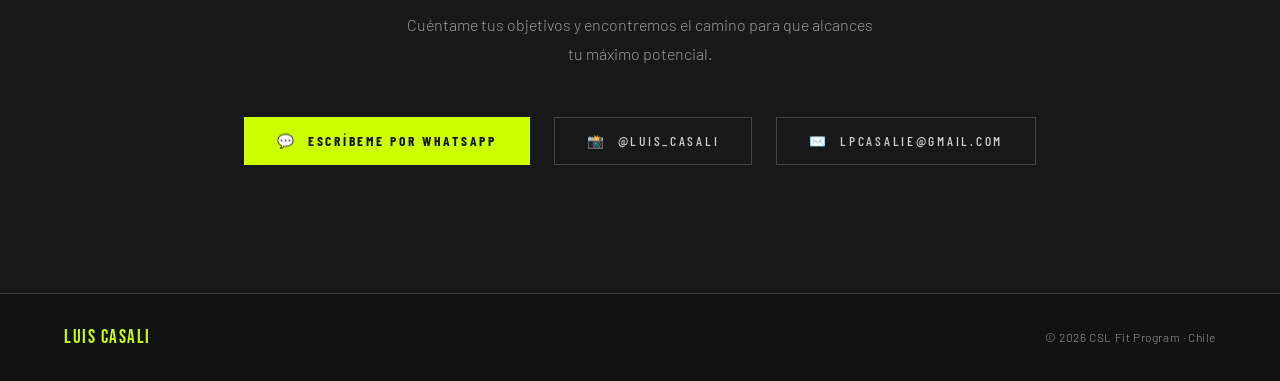
==== commit d3dadaec: "Recortar biografía y corregir referencia al lugar de entrenamiento - Biografía: se elimina la menció" ====
--- a/index.html
+++ b/index.html
@@ -180,6 +180,37 @@
 
     .nav-links a:hover { color: var(--accent); }
 
+    /* ── Menú móvil ── */
+    .nav-toggle {
+      display: none;
+      background: none;
+      border: 0;
+      padding: 0.5rem;
+      margin: -0.5rem;
+      cursor: pointer;
+      line-height: 0;
+      color: var(--text);
+    }
+
+    .nav-toggle:focus-visible {
+      outline: 2px solid var(--accent);
+      outline-offset: 2px;
+    }
+
+    .nav-toggle span {
+      display: block;
+      width: 26px;
+      height: 2px;
+      background: currentColor;
+      transition: transform 0.25s ease, opacity 0.2s ease;
+    }
+
+    .nav-toggle span + span { margin-top: 6px; }
+
+    nav.abierto .nav-toggle span:nth-child(1) { transform: translateY(8px) rotate(45deg); }
+    nav.abierto .nav-toggle span:nth-child(2) { opacity: 0; }
+    nav.abierto .nav-toggle span:nth-child(3) { transform: translateY(-8px) rotate(-45deg); }
+
     /* ── HERO ── */
     #hero {
       min-height: 100vh;
@@ -489,17 +520,6 @@
 
     .about-text strong { color: var(--text); font-weight: 600; }
 
-    .about-highlight {
-      margin-top: 2.5rem;
-      border-left: 3px solid var(--accent);
-      padding-left: 1.5rem;
-      font-size: 1.25rem;
-      font-weight: 300;
-      color: var(--text);
-      font-style: italic;
-      line-height: 1.6;
-    }
-
     .credentials-grid {
       display: grid;
       grid-template-columns: 1fr 1fr;
@@ -1470,8 +1490,40 @@
 
     /* ── RESPONSIVE ── */
     @media (max-width: 900px) {
-      nav { padding: 1.2rem 2rem; }
-      .nav-links { display: none; }
+      nav { padding: 1.2rem 2rem; background: rgba(8, 8, 8, 0.96); }
+      .nav-toggle { display: block; }
+
+      .nav-links {
+        display: flex;
+        flex-direction: column;
+        gap: 0;
+        position: absolute;
+        top: 100%;
+        left: 0;
+        right: 0;
+        background: rgba(8, 8, 8, 0.98);
+        border-top: 1px solid var(--border);
+        padding: 0.5rem 2rem 1.5rem;
+        max-height: 0;
+        overflow: hidden;
+        visibility: hidden;
+        transition: max-height 0.3s ease, visibility 0.3s;
+      }
+
+      nav.abierto .nav-links {
+        max-height: 70vh;
+        visibility: visible;
+        overflow-y: auto;
+      }
+
+      .nav-links li { border-bottom: 1px solid var(--border); }
+      .nav-links li:last-child { border-bottom: 0; }
+
+      .nav-links a {
+        display: block;
+        padding: 1.1rem 0;
+        font-size: 0.95rem;
+      }
       #hero { grid-template-columns: 1fr; }
       .hero-right { display: none; }
       .hero-left { padding: 9rem 2rem 5rem; }
@@ -1499,7 +1551,10 @@
 <!-- NAV -->
 <nav>
   <div class="nav-logo">LC</div>
-  <ul class="nav-links">
+  <button type="button" class="nav-toggle" aria-label="Abrir menú" aria-expanded="false" aria-controls="nav-links">
+    <span></span><span></span><span></span>
+  </button>
+  <ul class="nav-links" id="nav-links">
     <li><a href="#program">Programa</a></li>
     <li><a href="#how">Cómo funciona</a></li>
     <li><a href="#about">Sobre mí</a></li>
@@ -1588,7 +1643,7 @@
         </div>
         <div class="prog-mode-panel" data-mode="presencial">
           <div class="prog-price-reveal">USD <span>60</span><small>/clase</small></div>
-          <p class="prog-detail">Sesión de entrenamiento individual completamente personalizada según tu nivel y metas, cara a cara conmigo — en mi box o a domicilio, según lo que te acomode. Escríbeme y vemos juntos tu disponibilidad y la mía. Consulta por planes de 8, 12 o más clases mensuales.</p>
+          <p class="prog-detail">Sesión de entrenamiento individual completamente personalizada según tu nivel y metas, cara a cara conmigo — en el box donde entreno o a domicilio, según lo que te acomode. Escríbeme y vemos juntos tu disponibilidad y la mía. Consulta por planes de 8, 12 o más clases mensuales.</p>
           <a href="https://wa.me/56977095712?text=Hola%20Luis,%20me%20interesa%20el%201:1%20Personal%20Training%20Presencial" data-programa="1:1 Presencial" class="prog-cta" target="_blank">Consultar por WhatsApp →</a>
         </div>
         <div class="prog-mode-panel" data-mode="online" style="display:none">
@@ -1705,15 +1760,12 @@
     <p class="section-label">Quién soy</p>
     <h2 class="section-title">Coach.<br><em>Atleta.</em><br>Mentor.</h2>
     <p class="about-text">
-      El deporte siempre fue parte de mí — formé parte de la <strong>selección de atletismo de mi colegio</strong> y el movimiento nunca dejó de ser mi lenguaje natural. Estudié <strong>Construcción Civil en la Pontificia Universidad Católica de Chile</strong>, pero el deporte siempre ganó. Tuve el coraje de cambiar de camino, estudiar Preparación Física, un Diplomado en Fisiología del Ejercicio y especializarme por completo en CrossFit y halterofilia olímpica.
+      Estudié <strong>Construcción Civil en la Pontificia Universidad Católica de Chile</strong>, pero el deporte siempre ganó. Tuve el coraje de cambiar de camino, estudiar Preparación Física y especializarme por completo en CrossFit y halterofilia olímpica.
       <br><br>
-      Con más de <strong>18 años en la industria</strong>, competí en <strong>tres CrossFit Regionals en Latinoamérica</strong> y he entrenado toda la gama — desde personas que buscan mejorar su salud hasta atletas clasificados a CrossFit Games. Soy <strong>Certified CrossFit Trainer CF-L3 y CCFT</strong>, <strong>Lead Coach de Burgener Strength para Latinoamérica</strong>, coach oficial <strong>HYROX</strong>, certificado <strong>USAW L1</strong> y <strong>Preparador Físico titulado en Duoc UC</strong>.
+      Con más de <strong>18 años en la industria</strong>, competí en <strong>tres CrossFit Regionals en Latinoamérica</strong> y he entrenado toda la gama — desde personas que buscan mejorar su salud hasta atletas clasificados a <strong>CrossFit Games</strong>.
       <br><br>
       Mi mayor orgullo no son los podios ni los Games — es haber ayudado a personas a encontrar su camino, crecer como coaches y surgir en la vida. Eso es lo que me mueve cada día.
     </p>
-    <blockquote class="about-highlight">
-      "El entrenamiento no es solo físico — es construir la versión más fuerte de ti mismo."
-    </blockquote>
   </div>
 
 </section>
@@ -2064,9 +2116,32 @@
     item.querySelectorAll('.prog-mode-panel').forEach(p => p.style.display = (p.dataset.mode === mode ? '' : 'none'));
   }
 
+  const nav = document.querySelector('nav');
+  const navToggle = document.querySelector('.nav-toggle');
+
+  function cerrarMenu() {
+    nav.classList.remove('abierto');
+    navToggle.setAttribute('aria-expanded', 'false');
+    navToggle.setAttribute('aria-label', 'Abrir menú');
+  }
+
+  navToggle.addEventListener('click', () => {
+    const abierto = nav.classList.toggle('abierto');
+    navToggle.setAttribute('aria-expanded', String(abierto));
+    navToggle.setAttribute('aria-label', abierto ? 'Cerrar menú' : 'Abrir menú');
+  });
+
+  document.addEventListener('keydown', e => {
+    if (e.key === 'Escape' && nav.classList.contains('abierto')) {
+      cerrarMenu();
+      navToggle.focus();
+    }
+  });
+
   document.querySelectorAll('a[href^="#"]').forEach(link => {
     link.addEventListener('click', function(e) {
       e.preventDefault();
+      cerrarMenu();
       const target = document.querySelector(this.getAttribute('href'));
       if (target) target.scrollIntoView({ behavior: 'smooth', block: 'start' });
     });
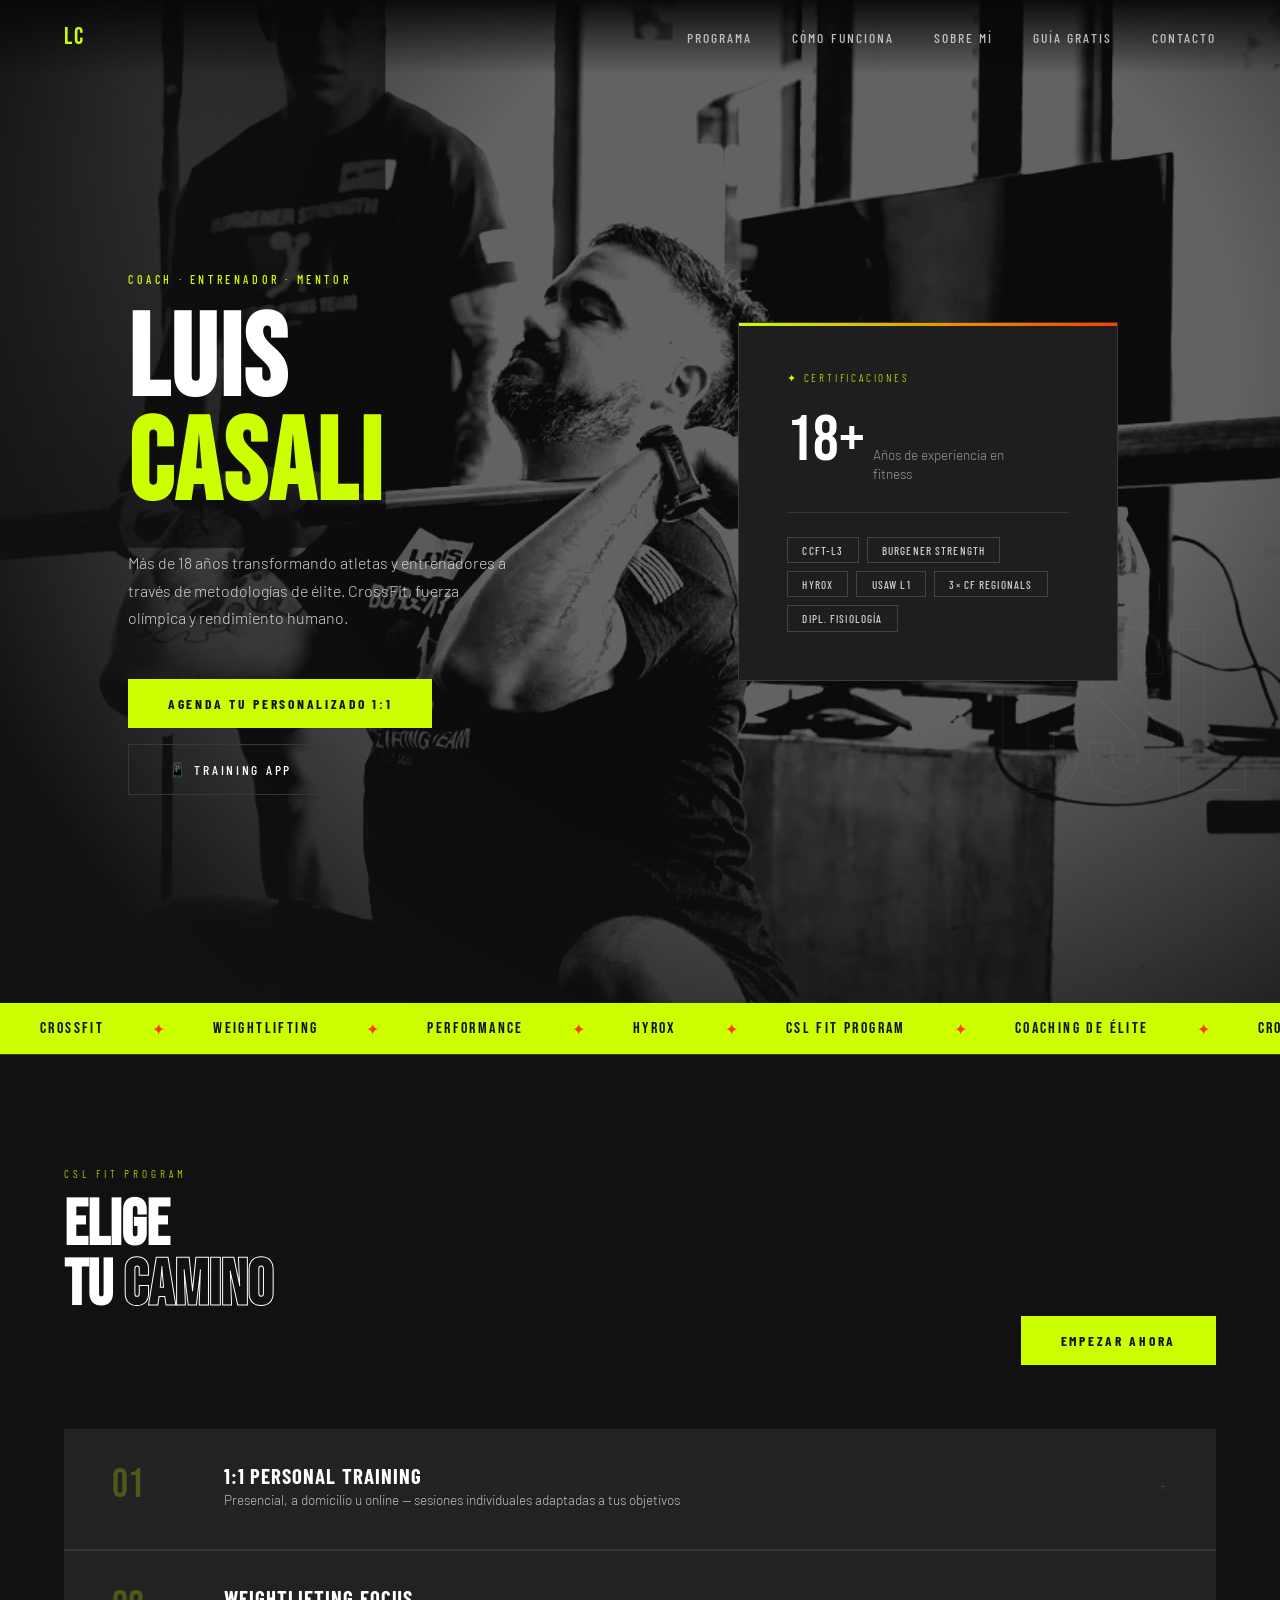
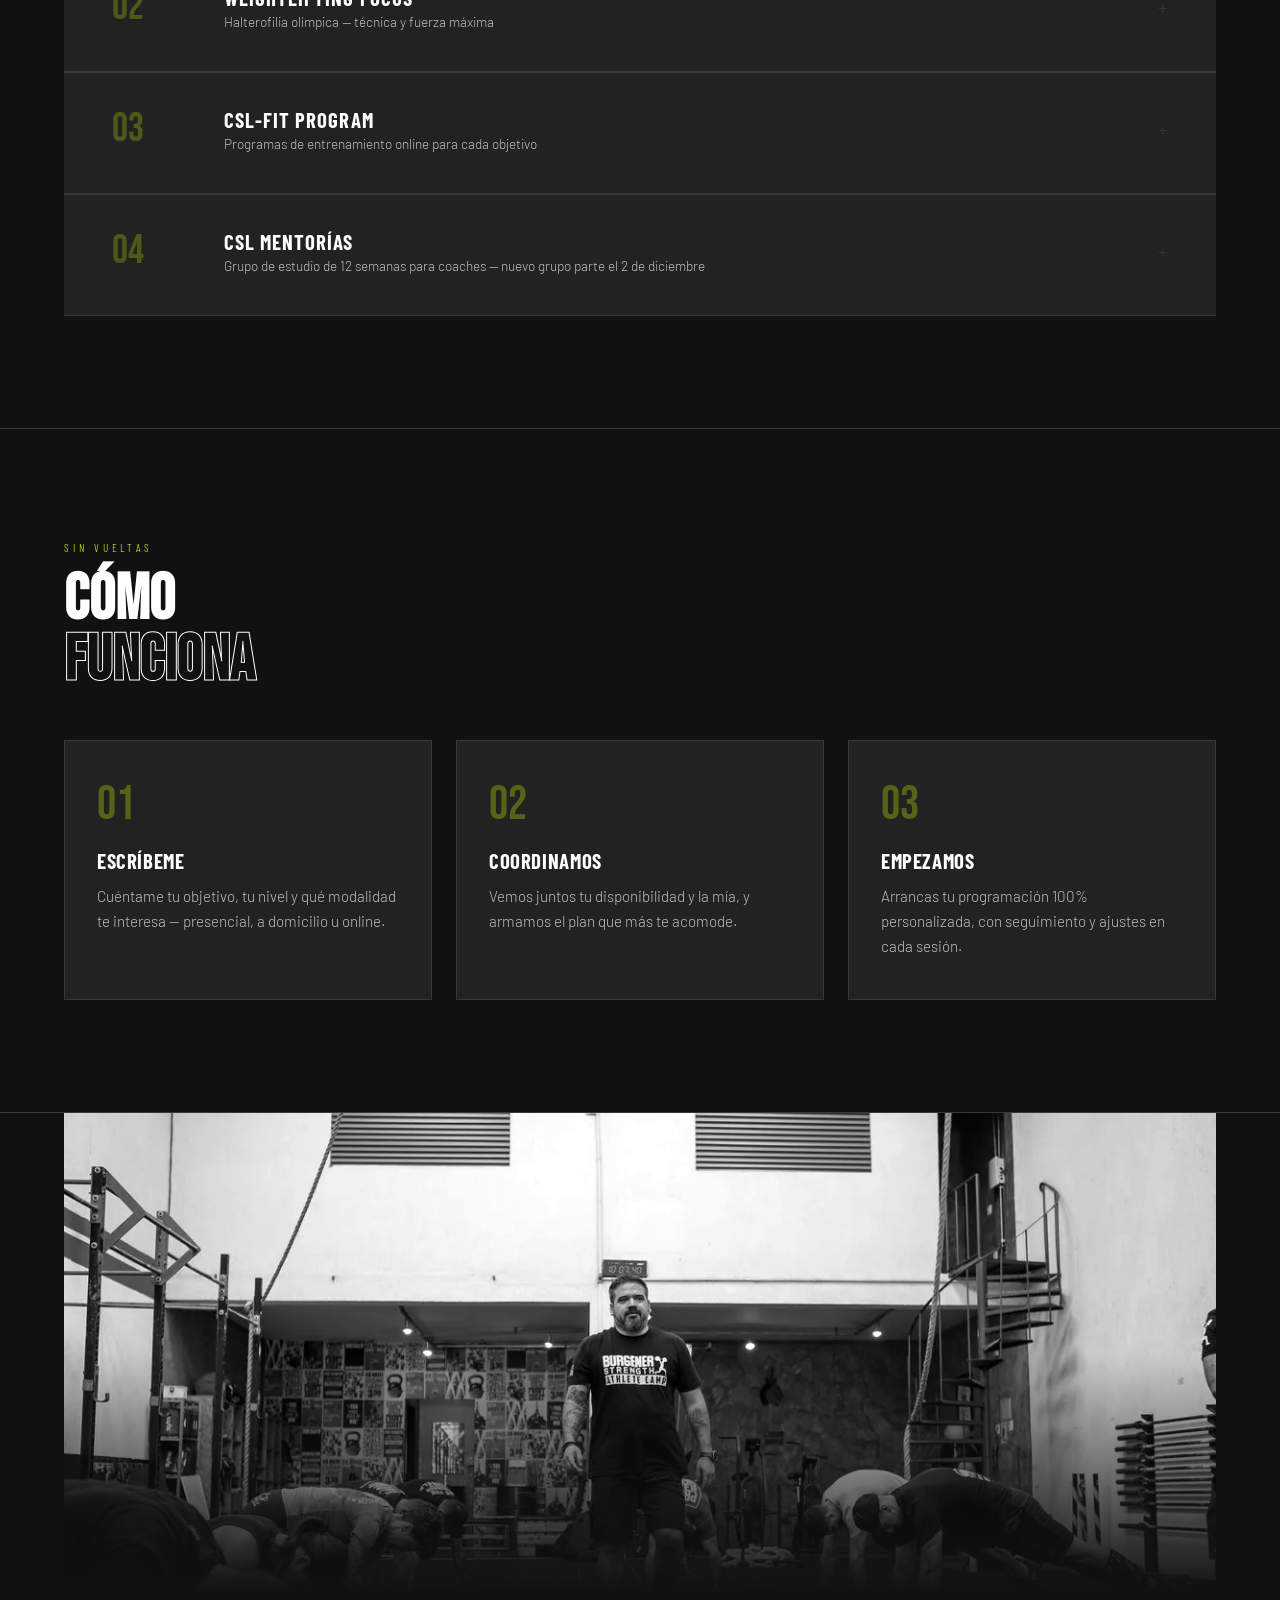
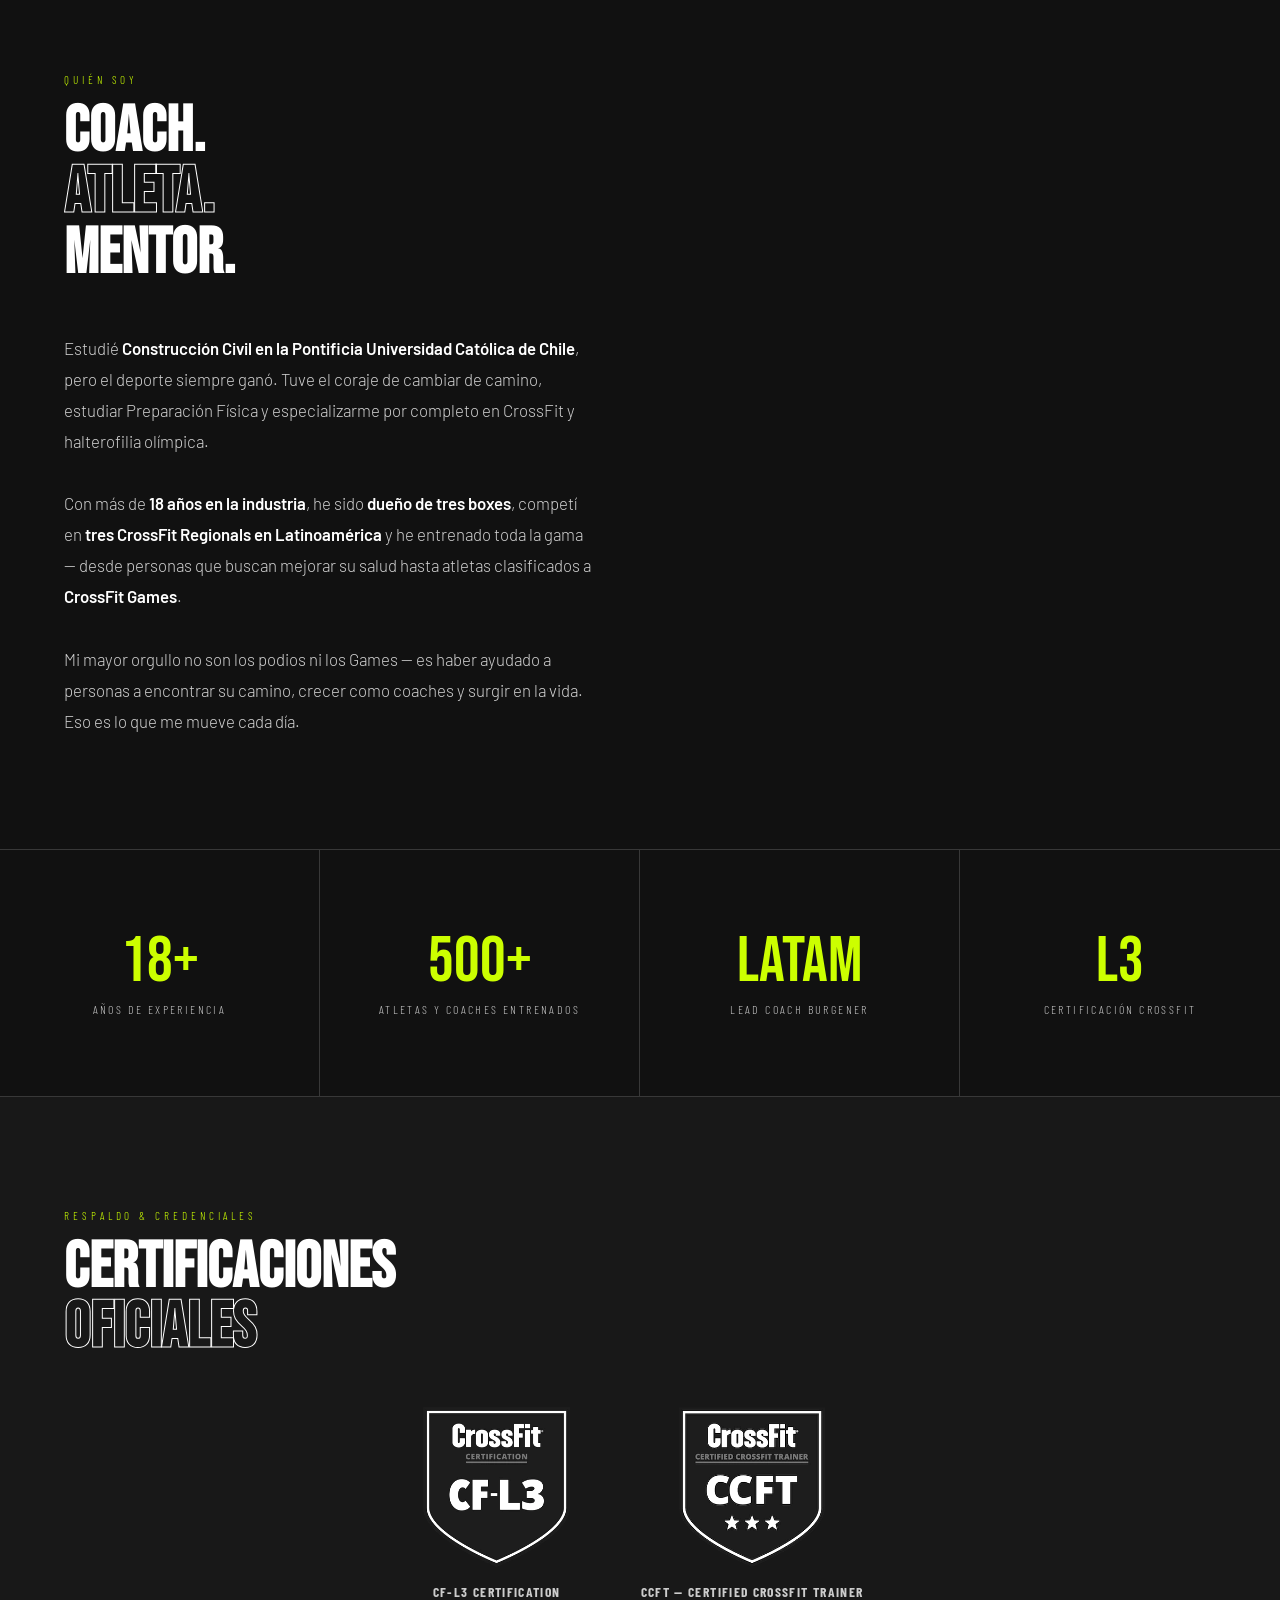
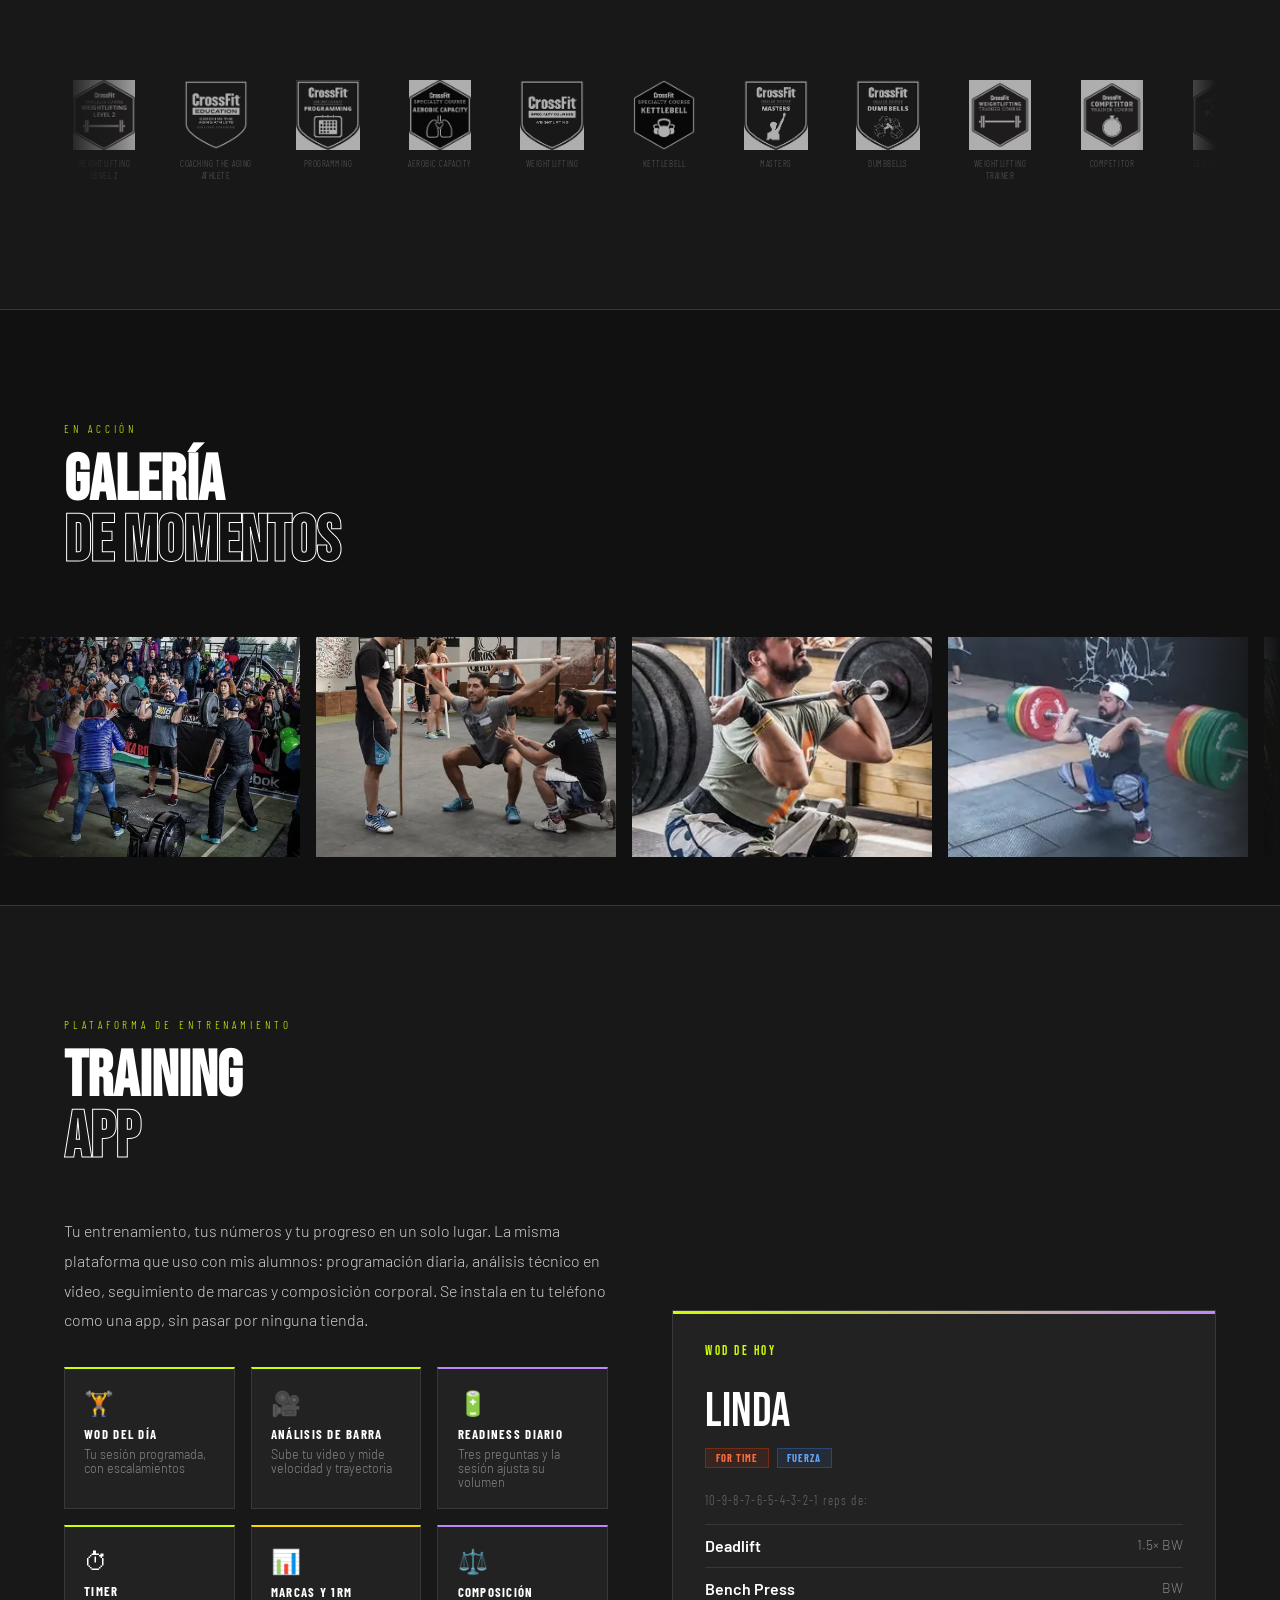
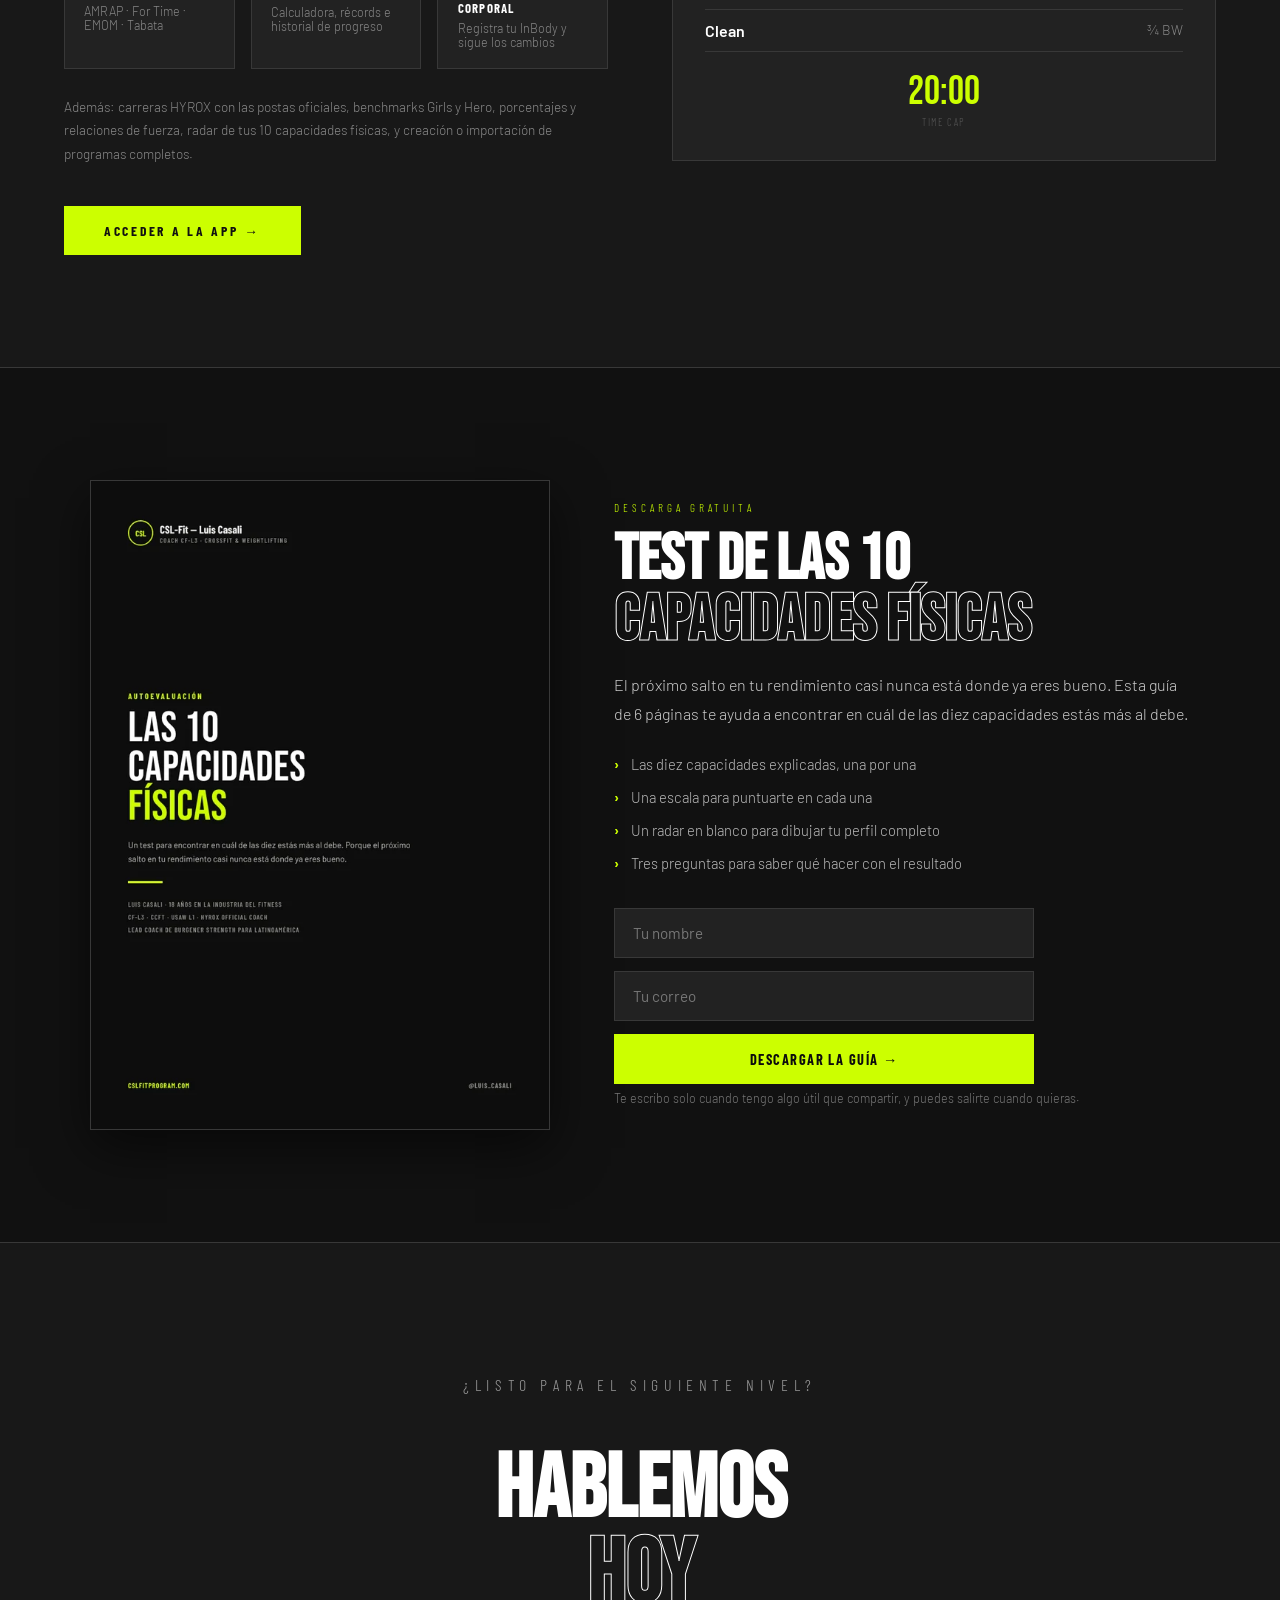
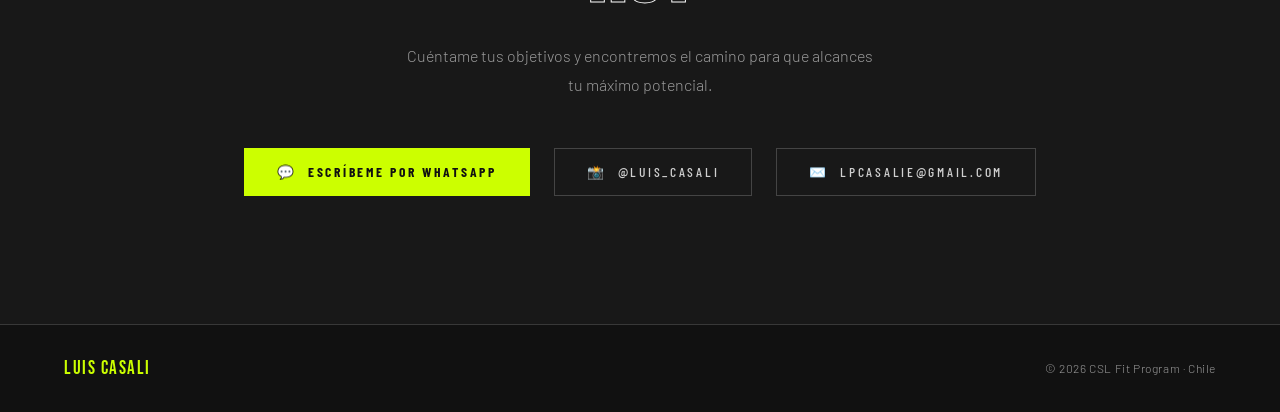
==== commit f88353b1: "Precisar la estadística de personas entrenadas y sumar los tres boxes - "500+ Atletas entrenados" ->" ====
--- a/index.html
+++ b/index.html
@@ -1762,7 +1762,7 @@
     <p class="about-text">
       Estudié <strong>Construcción Civil en la Pontificia Universidad Católica de Chile</strong>, pero el deporte siempre ganó. Tuve el coraje de cambiar de camino, estudiar Preparación Física y especializarme por completo en CrossFit y halterofilia olímpica.
       <br><br>
-      Con más de <strong>18 años en la industria</strong>, competí en <strong>tres CrossFit Regionals en Latinoamérica</strong> y he entrenado toda la gama — desde personas que buscan mejorar su salud hasta atletas clasificados a <strong>CrossFit Games</strong>.
+      Con más de <strong>18 años en la industria</strong>, he sido <strong>dueño de tres boxes</strong>, competí en <strong>tres CrossFit Regionals en Latinoamérica</strong> y he entrenado toda la gama — desde personas que buscan mejorar su salud hasta atletas clasificados a <strong>CrossFit Games</strong>.
       <br><br>
       Mi mayor orgullo no son los podios ni los Games — es haber ayudado a personas a encontrar su camino, crecer como coaches y surgir en la vida. Eso es lo que me mueve cada día.
     </p>
@@ -1778,7 +1778,7 @@
   </div>
   <div class="stat-block">
     <span class="stat-num">500+</span>
-    <span class="stat-label">Atletas entrenados</span>
+    <span class="stat-label">Atletas y coaches entrenados</span>
   </div>
   <div class="stat-block">
     <span class="stat-num">LATAM</span>
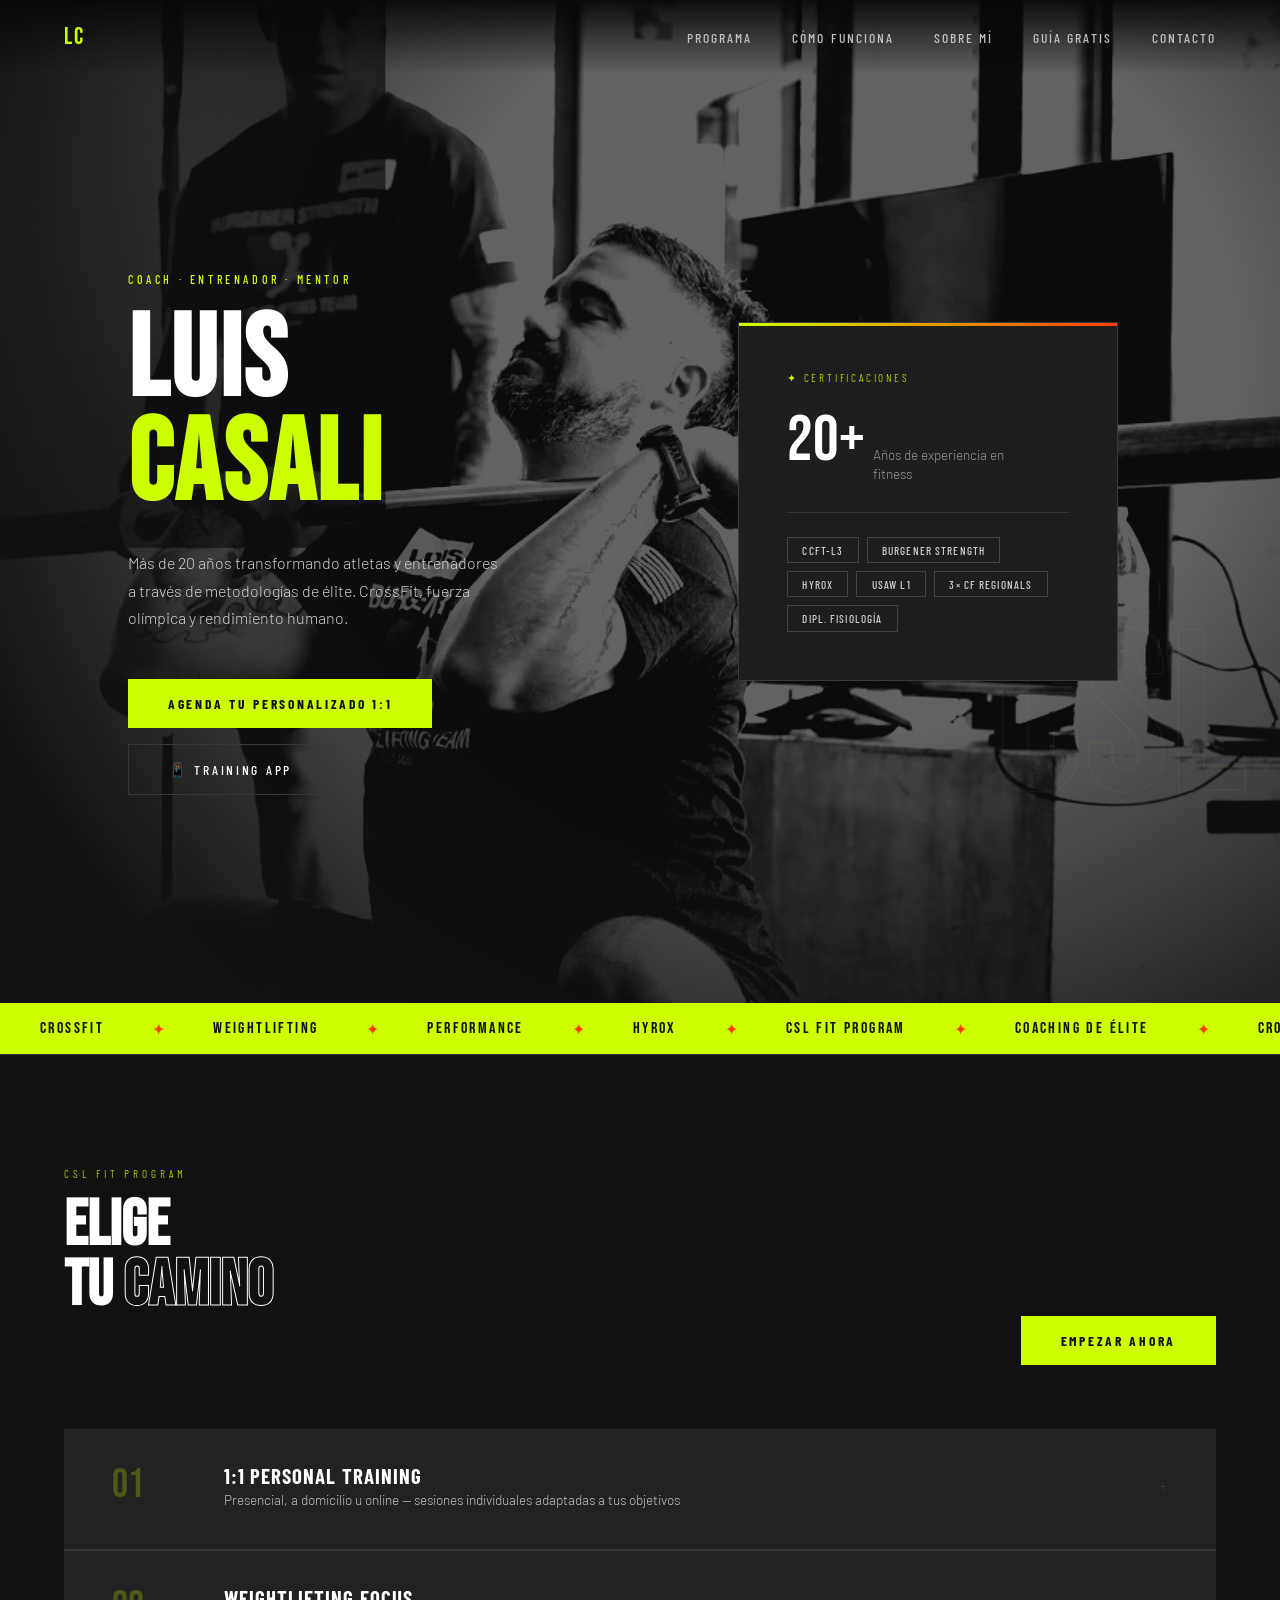
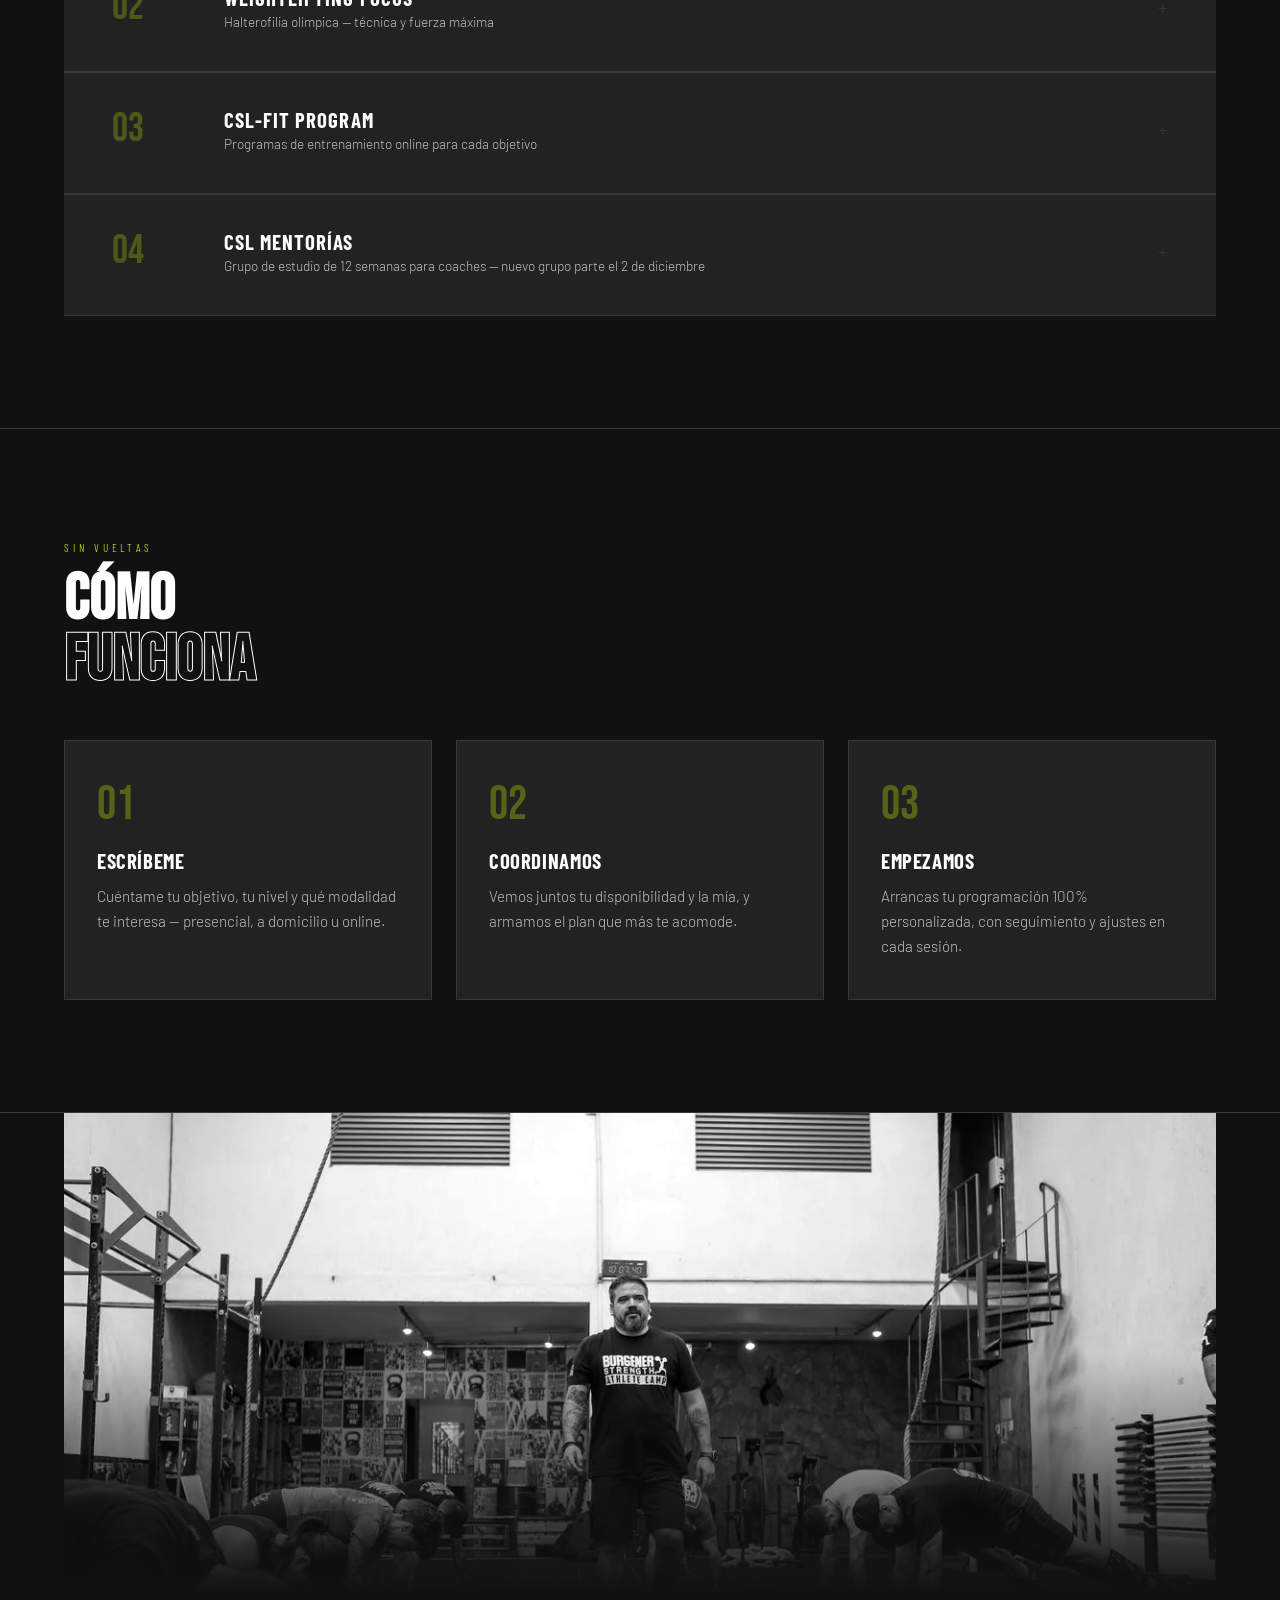
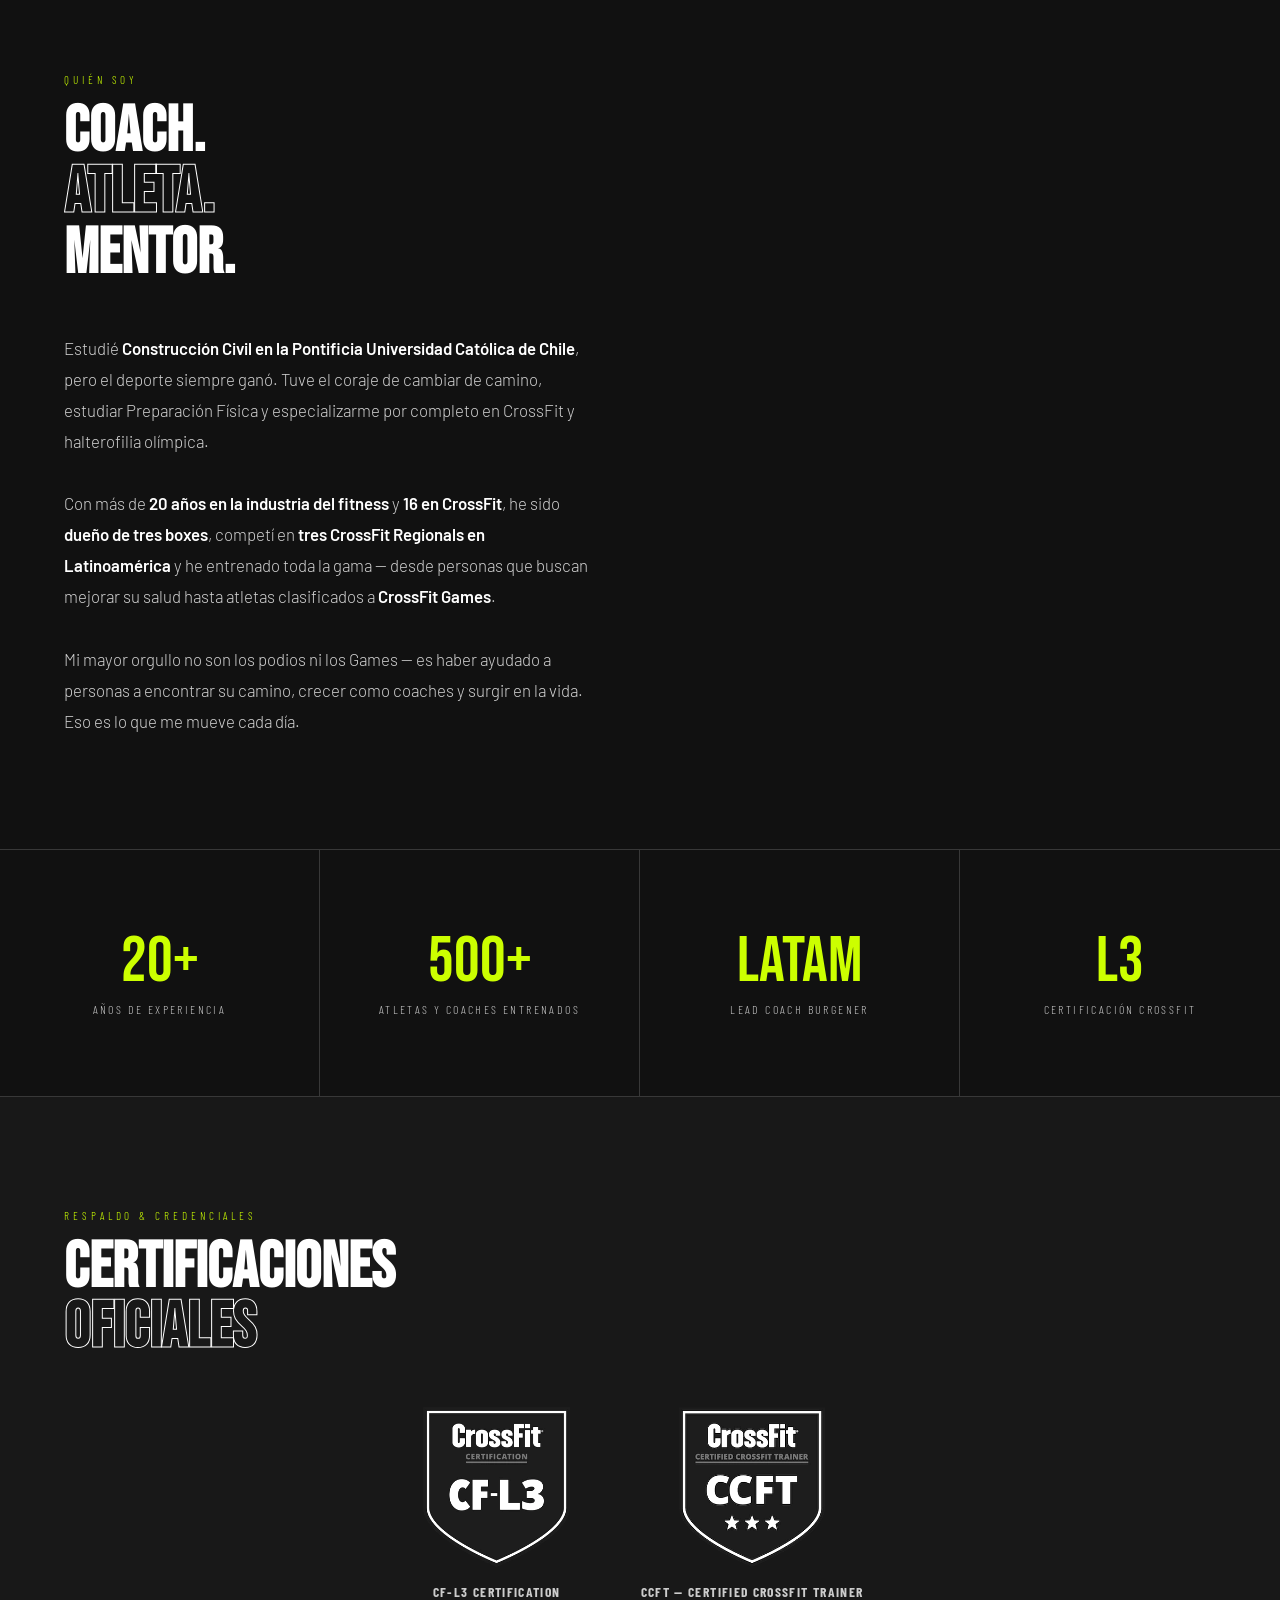
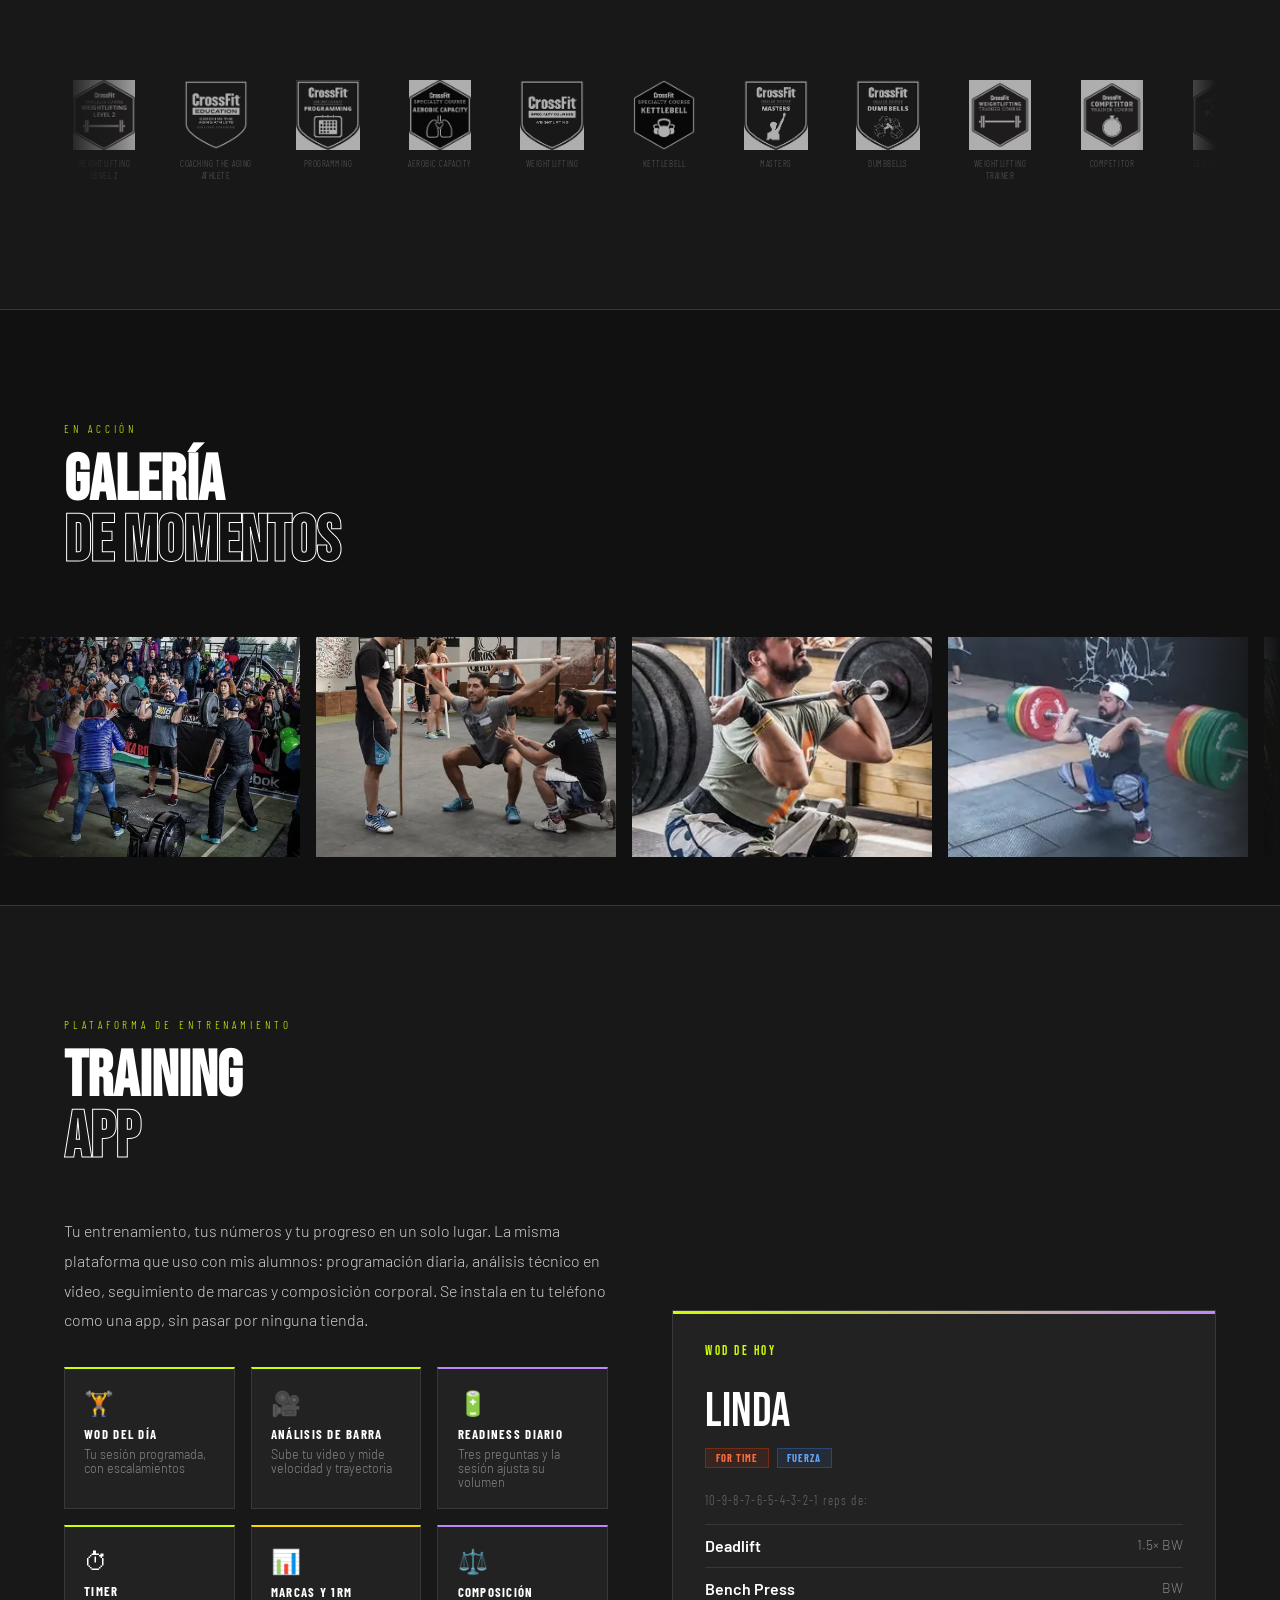
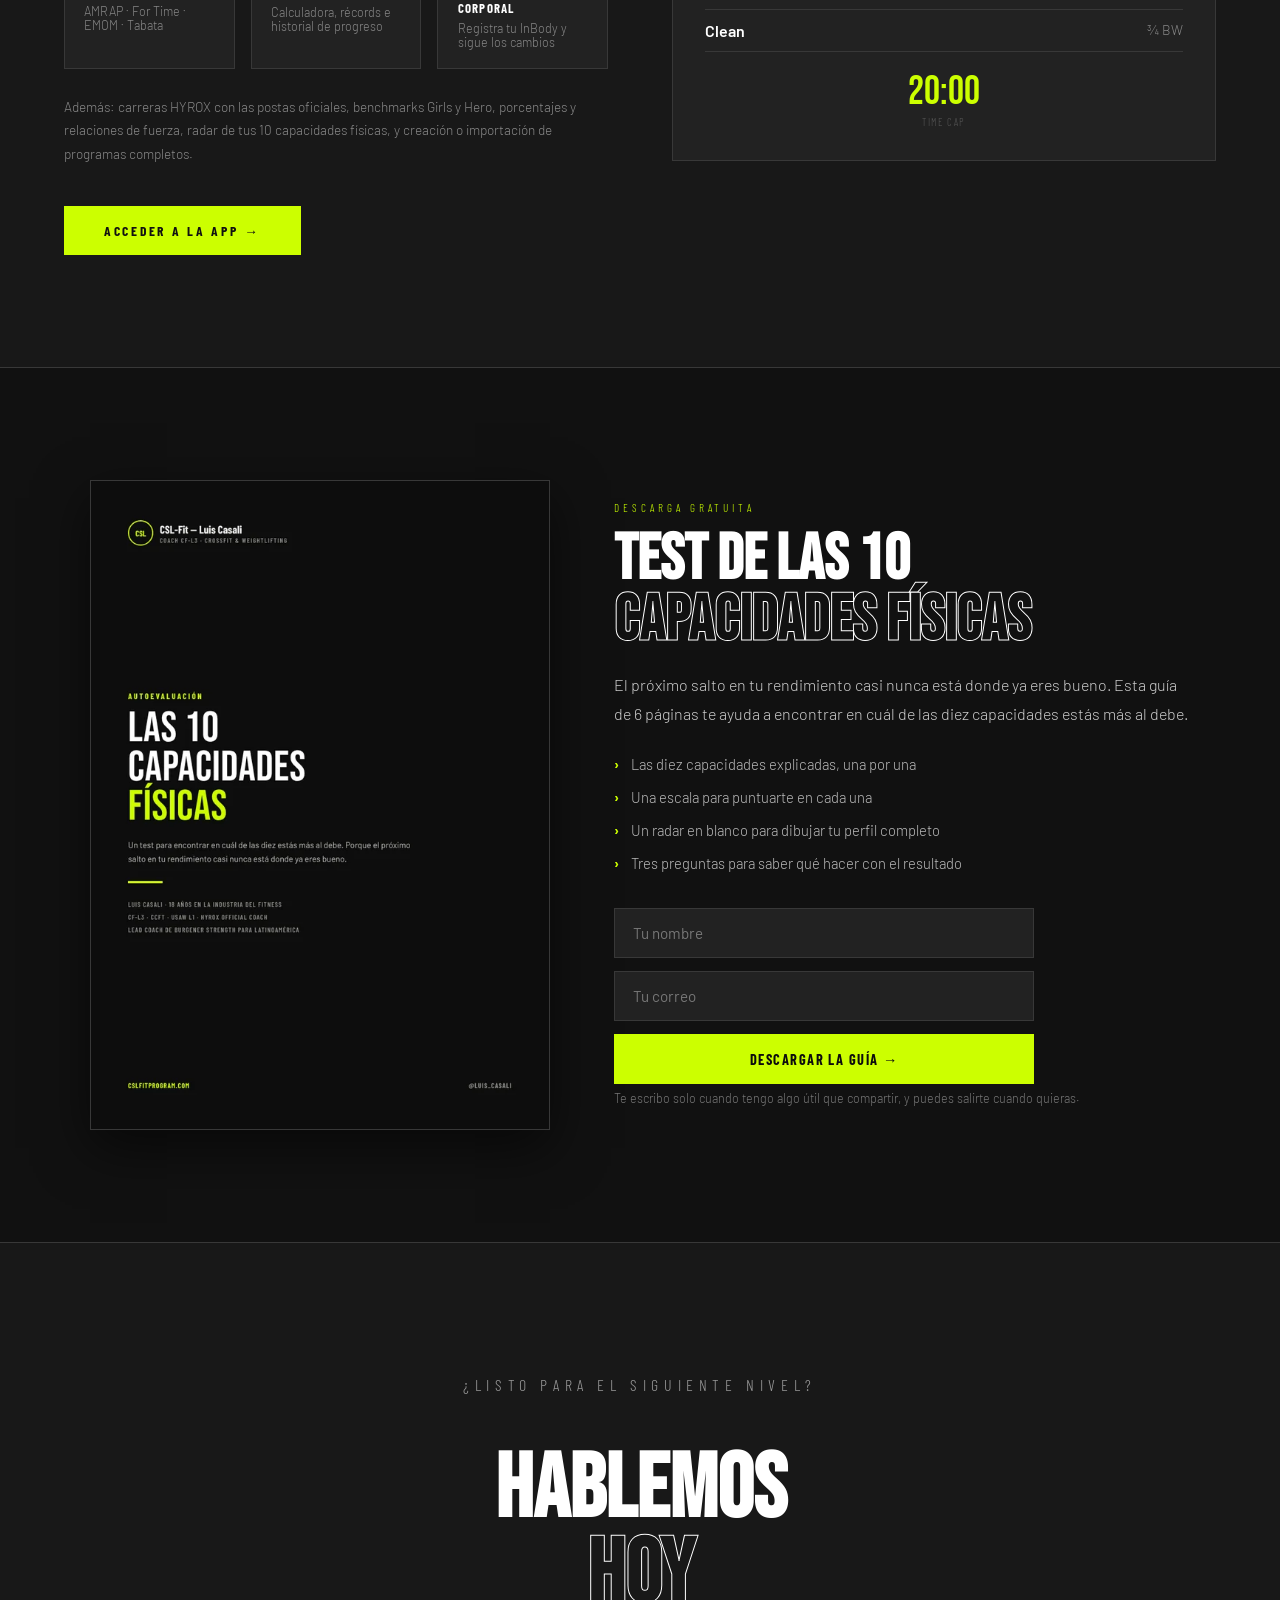
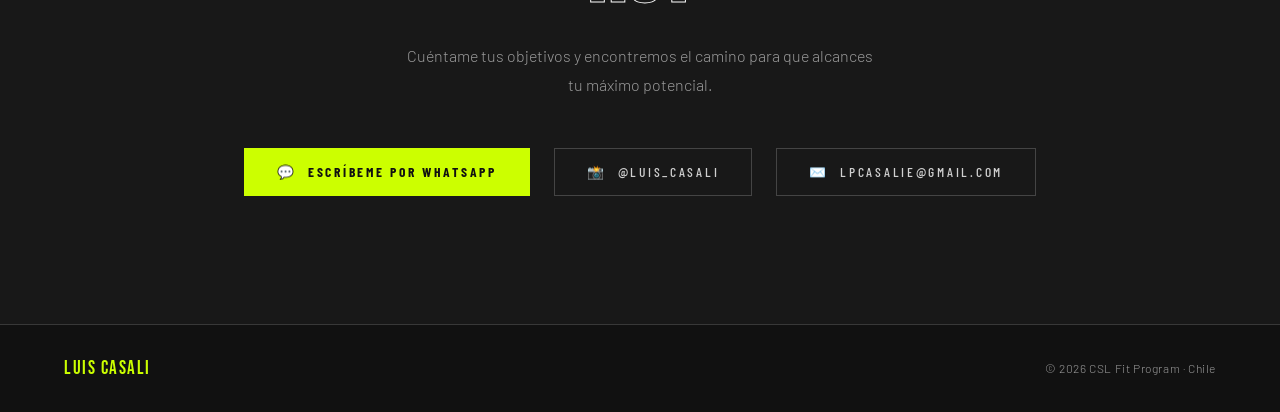
==== commit 7185cf5c: "Actualizar los años de experiencia a 20 en fitness y 16 en CrossFit La cifra correcta son más de 20 " ====
--- a/index.html
+++ b/index.html
@@ -4,7 +4,7 @@
   <meta charset="UTF-8" />
   <meta name="viewport" content="width=device-width, initial-scale=1.0" />
   <title>Luis Casali — CSL Fit Program</title>
-  <meta name="description" content="Luis Casali, Head Coach de CSL Fit Program: más de 18 años formando atletas y entrenadores de élite en CrossFit, Weightlifting y HYROX. CF-L3, CCFT, USAW L1, HYROX Official Coach." />
+  <meta name="description" content="Luis Casali, Head Coach de CSL Fit Program: más de 20 años formando atletas y entrenadores de élite en CrossFit, Weightlifting y HYROX. CF-L3, CCFT, USAW L1, HYROX Official Coach." />
   <meta name="theme-color" content="#111111" />
 
   <!-- Google tag (gtag.js) -->
@@ -35,7 +35,7 @@
   <meta property="og:type" content="website" />
   <meta property="og:site_name" content="CSL Fit Program" />
   <meta property="og:title" content="Luis Casali — CSL Fit Program" />
-  <meta property="og:description" content="Más de 18 años transformando atletas y entrenadores a través de metodologías de élite. CrossFit, fuerza olímpica y rendimiento humano." />
+  <meta property="og:description" content="Más de 20 años transformando atletas y entrenadores a través de metodologías de élite. CrossFit, fuerza olímpica y rendimiento humano." />
   <meta property="og:url" content="https://cslfitprogram.com/" />
   <meta property="og:image" content="https://cslfitprogram.com/assets/og-image.jpg" />
   <meta property="og:image:width" content="1200" />
@@ -44,7 +44,7 @@
 
   <meta name="twitter:card" content="summary_large_image" />
   <meta name="twitter:title" content="Luis Casali — CSL Fit Program" />
-  <meta name="twitter:description" content="Más de 18 años transformando atletas y entrenadores a través de metodologías de élite. CrossFit, fuerza olímpica y rendimiento humano." />
+  <meta name="twitter:description" content="Más de 20 años transformando atletas y entrenadores a través de metodologías de élite. CrossFit, fuerza olímpica y rendimiento humano." />
   <meta name="twitter:image" content="https://cslfitprogram.com/assets/og-image.jpg" />
 
   <link rel="icon" type="image/x-icon" href="assets/favicon.ico" />
@@ -1572,7 +1572,7 @@
       <span>Casali</span>
     </h1>
     <p class="hero-subtitle">
-      Más de 18 años transformando atletas y entrenadores a través de metodologías de élite. CrossFit, fuerza olímpica y rendimiento humano.
+      Más de 20 años transformando atletas y entrenadores a través de metodologías de élite. CrossFit, fuerza olímpica y rendimiento humano.
     </p>
     <div class="hero-ctas">
       <a href="#program" class="btn-primary">Agenda tu Personalizado 1:1</a>
@@ -1585,7 +1585,7 @@
     <div class="hero-card">
       <p class="card-cert">✦ Certificaciones</p>
       <div class="card-stat">
-        <span class="card-stat-number">18+</span>
+        <span class="card-stat-number">20+</span>
         <span class="card-stat-label">Años de experiencia en fitness</span>
       </div>
       <div class="card-divider"></div>
@@ -1675,7 +1675,7 @@
       <span class="prog-arrow">+</span>
       <div class="prog-expand"><div class="prog-expand-inner">
         <div class="prog-price-reveal">USD <span>150</span><small>/mes</small></div>
-        <p class="prog-detail">Programación online diseñada para atletas y personas con distintos objetivos. Cada plan se adapta al área de entrenamiento elegida: Weightlifting, Gimnástica, HYROX, Pérdida de peso y más. Metodología estructurada, progresiva y respaldada por más de 18 años de experiencia en el fitness de alto rendimiento.</p>
+        <p class="prog-detail">Programación online diseñada para atletas y personas con distintos objetivos. Cada plan se adapta al área de entrenamiento elegida: Weightlifting, Gimnástica, HYROX, Pérdida de peso y más. Metodología estructurada, progresiva y respaldada por más de 20 años de experiencia en el fitness de alto rendimiento.</p>
         <a href="https://wa.me/56977095712?text=Hola%20Luis,%20me%20interesa%20el%20CSL-Fit%20Program" data-programa="CSL-Fit Program" class="prog-cta" target="_blank">Consultar por WhatsApp →</a>
       </div></div>
     </div>
@@ -1762,7 +1762,7 @@
     <p class="about-text">
       Estudié <strong>Construcción Civil en la Pontificia Universidad Católica de Chile</strong>, pero el deporte siempre ganó. Tuve el coraje de cambiar de camino, estudiar Preparación Física y especializarme por completo en CrossFit y halterofilia olímpica.
       <br><br>
-      Con más de <strong>18 años en la industria</strong>, he sido <strong>dueño de tres boxes</strong>, competí en <strong>tres CrossFit Regionals en Latinoamérica</strong> y he entrenado toda la gama — desde personas que buscan mejorar su salud hasta atletas clasificados a <strong>CrossFit Games</strong>.
+      Con más de <strong>20 años en la industria del fitness</strong> y <strong>16 en CrossFit</strong>, he sido <strong>dueño de tres boxes</strong>, competí en <strong>tres CrossFit Regionals en Latinoamérica</strong> y he entrenado toda la gama — desde personas que buscan mejorar su salud hasta atletas clasificados a <strong>CrossFit Games</strong>.
       <br><br>
       Mi mayor orgullo no son los podios ni los Games — es haber ayudado a personas a encontrar su camino, crecer como coaches y surgir en la vida. Eso es lo que me mueve cada día.
     </p>
@@ -1773,7 +1773,7 @@
 <!-- STATS -->
 <div id="stats">
   <div class="stat-block">
-    <span class="stat-num">18+</span>
+    <span class="stat-num">20+</span>
     <span class="stat-label">Años de experiencia</span>
   </div>
   <div class="stat-block">
